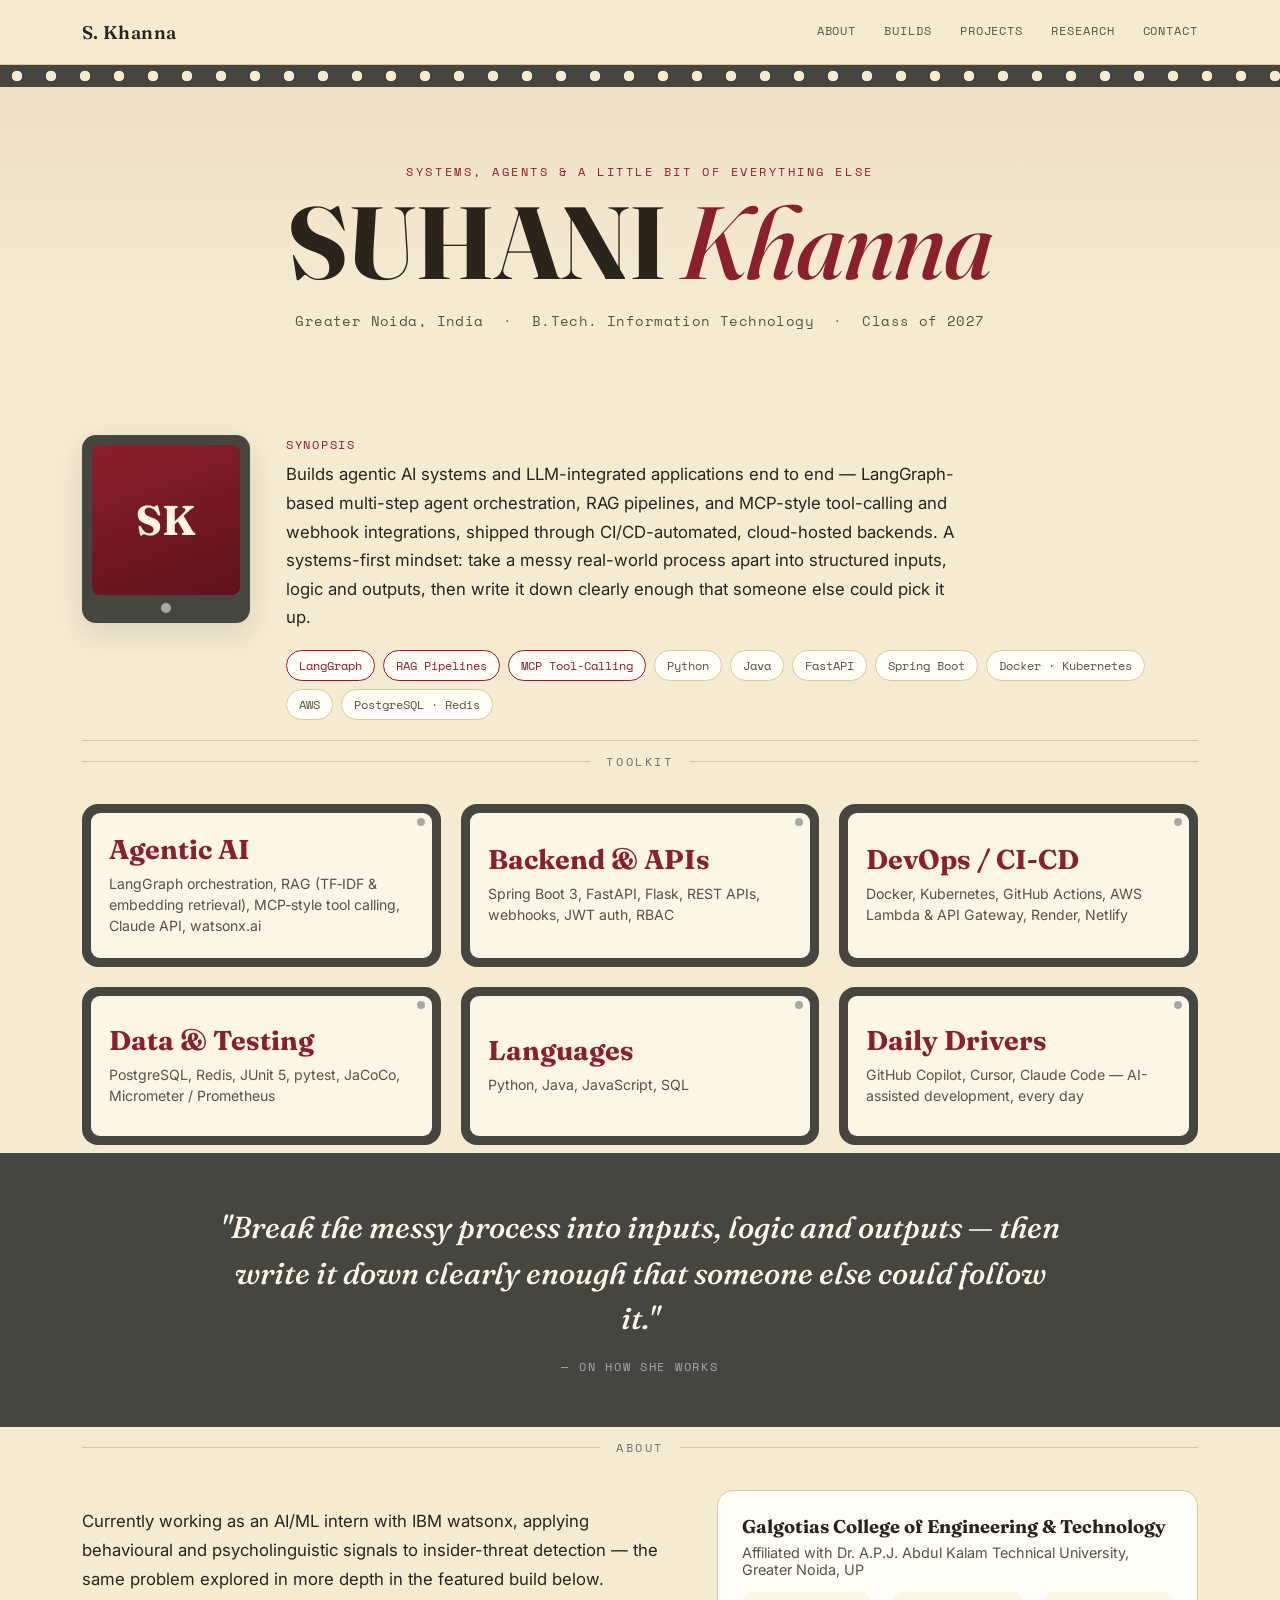
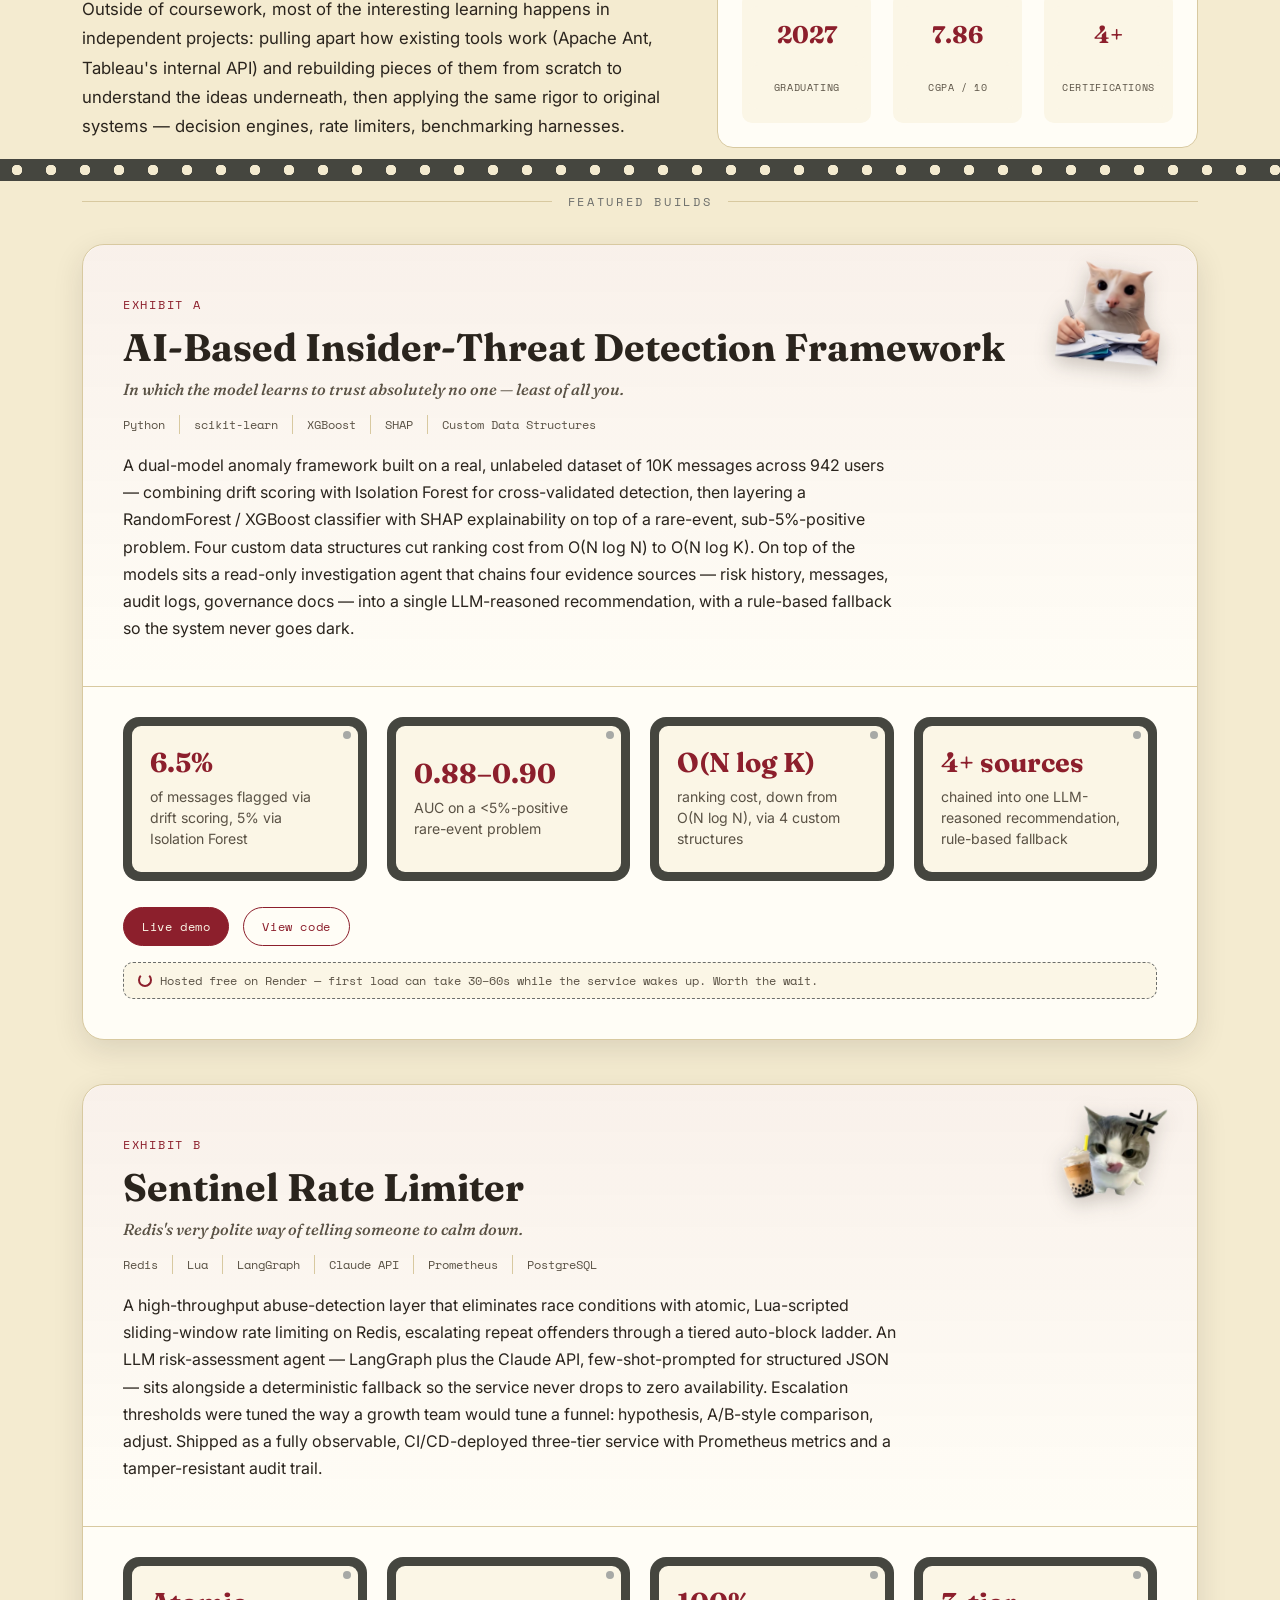
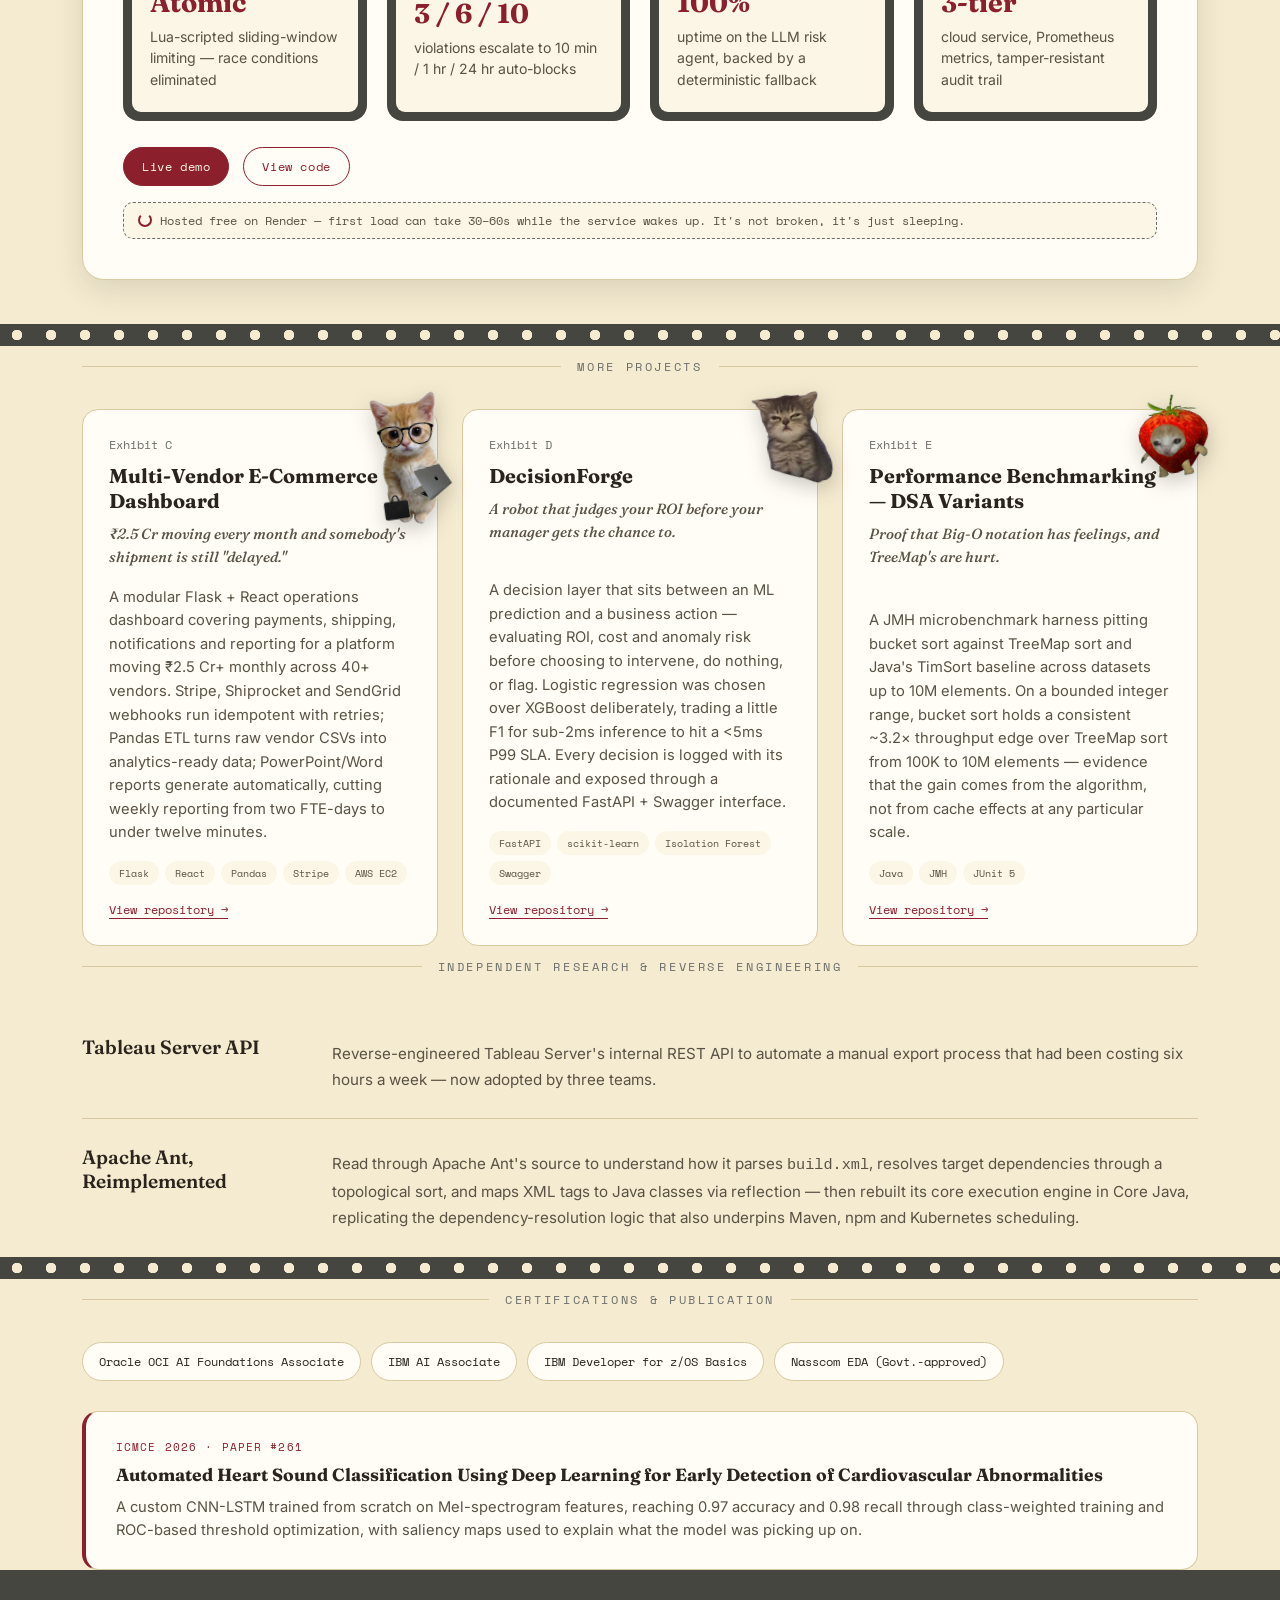
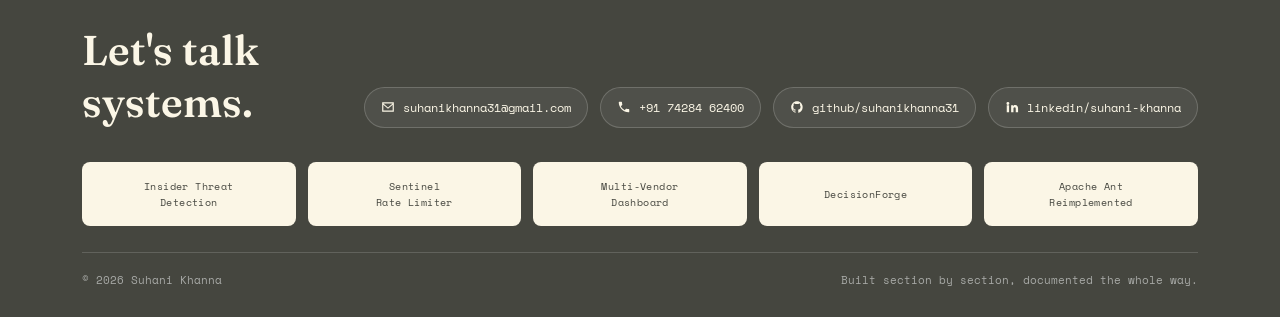
==== index.html @ a0dd05dc "Add files via upload" ====
<!DOCTYPE html>
<html lang="en">
<head>
<meta charset="UTF-8">
<meta name="viewport" content="width=device-width, initial-scale=1.0">
<title>Suhani Khanna — Portfolio</title>
<link rel="preconnect" href="https://fonts.googleapis.com">
<link rel="preconnect" href="https://fonts.gstatic.com" crossorigin>
<link href="https://fonts.googleapis.com/css2?family=Fraunces:ital,opsz,wght@0,9..144,300;0,9..144,500;0,9..144,600;0,9..144,700;1,9..144,500&family=Space+Mono:wght@400;700&family=Inter:wght@400;500;600&display=swap" rel="stylesheet">
<style>
  :root{
    --cream:#F4EBD0;
    --cream-2:#FBF6E6;
    --paper:#FFFDF6;
    --ink:#2A241D;
    --ink-soft:#5A5245;
    --maroon:#8C1F2C;
    --maroon-dark:#5E121C;
    --silver:#A7A9A6;
    --silver-dark:#6C6E6B;
    --silver-darker:#45463F;
    --blush:#E9BFC6;
    --line:#D8C9A0;
    --shadow: 0 10px 30px rgba(42,36,29,0.12);
    --radius: 22px;
  }
  *{box-sizing:border-box;}
  html{scroll-behavior:smooth;}
  body{
    margin:0;
    background:var(--cream);
    color:var(--ink);
    font-family:'Inter',sans-serif;
    -webkit-font-smoothing:antialiased;
  }
  a{color:inherit;}
  .wrap{max-width:1180px;margin:0 auto;padding:0 32px;}

  /* ---------- NAV ---------- */
  nav{
    position:sticky; top:0; z-index:50;
    background:rgba(244,235,208,0.88);
    backdrop-filter:blur(8px);
    border-bottom:1px solid var(--line);
  }
  nav .wrap{display:flex;align-items:center;justify-content:space-between;height:64px;}
  .brand{font-family:'Fraunces',serif;font-weight:600;font-size:1.15rem;letter-spacing:0.02em;}
  .navlinks{display:flex;gap:28px;font-family:'Space Mono',monospace;font-size:0.72rem;letter-spacing:0.08em;text-transform:uppercase;}
  .navlinks a{text-decoration:none;color:var(--ink-soft);border-bottom:1px solid transparent;padding-bottom:3px;transition:.2s;}
  .navlinks a:hover{color:var(--maroon);border-color:var(--maroon);}

  /* ---------- SPROCKET DIVIDER (signature) ---------- */
  .filmstrip{
    height:22px;
    background:
      radial-gradient(circle 5px, var(--cream) 5px, transparent 5.5px) 0 50% / 34px 100%,
      var(--silver-darker);
    background-repeat: repeat-x, no-repeat;
    position:relative;
  }
  .filmstrip::before,.filmstrip::after{
    content:"";position:absolute;top:0;bottom:0;width:100%;
  }

  /* ---------- HERO / POSTER HEADER ---------- */
  .poster-band{
    padding:76px 0 46px;
    text-align:center;
    background:
      linear-gradient(180deg, rgba(140,31,44,0.06), transparent 70%);
  }
  .eyebrow{
    font-family:'Space Mono',monospace;
    font-size:0.72rem;letter-spacing:0.22em;text-transform:uppercase;
    color:var(--maroon);margin:0 0 14px;
  }
  h1.title{
    font-family:'Fraunces',serif;
    font-weight:700;
    font-size:clamp(3.2rem,9vw,6.4rem);
    line-height:0.95;
    margin:0;
    color:var(--ink);
    letter-spacing:-0.01em;
  }
  .title .accent{color:var(--maroon);font-style:italic;font-weight:500;}
  .meta-line{
    margin-top:20px;
    font-family:'Space Mono',monospace;
    font-size:0.85rem;
    color:var(--ink-soft);
    letter-spacing:0.03em;
  }
  .meta-line span{margin:0 10px;color:var(--silver-dark);}

  /* ---------- SYNOPSIS ROW ---------- */
  .synopsis-row{
    display:flex; gap:36px; align-items:flex-start;
    padding:44px 0 20px;
    border-bottom:1px solid var(--line);
  }
  .id-card{
    flex:0 0 168px;
    background:var(--silver-darker);
    border-radius:14px;
    padding:10px;
    box-shadow:var(--shadow);
  }
  .id-card .screen{
    background:var(--maroon);
    background:linear-gradient(160deg,var(--maroon),var(--maroon-dark));
    border-radius:8px;
    height:150px;
    display:flex;align-items:center;justify-content:center;
    color:var(--cream-2);
    font-family:'Fraunces',serif;
    font-weight:700;
    font-size:2.6rem;
  }
  .id-card .dial{
    width:10px;height:10px;border-radius:50%;
    background:var(--silver);
    margin:8px auto 0;
  }
  .synopsis-text{flex:1;}
  .synopsis-text .label{
    font-family:'Space Mono',monospace;font-size:0.72rem;letter-spacing:0.15em;
    text-transform:uppercase;color:var(--maroon);margin-bottom:6px;
  }
  .synopsis-text p{
    font-size:1.05rem;line-height:1.7;color:var(--ink);margin:0 0 18px;
    max-width:62ch;
  }
  .tagrow{display:flex;flex-wrap:wrap;gap:8px;}
  .tag{
    font-family:'Space Mono',monospace;font-size:0.72rem;
    padding:6px 12px;border-radius:100px;
    background:var(--paper);border:1px solid var(--line);
    color:var(--ink-soft);
  }
  .tag.strong{border-color:var(--maroon);color:var(--maroon);}

  /* ---------- GALLERY (viewfinder grid) ---------- */
  section{padding:56px 0;}
  .section-label{
    font-family:'Space Mono',monospace;
    font-size:0.75rem;letter-spacing:0.22em;text-transform:uppercase;
    color:var(--silver-dark);
    text-align:center;margin-bottom:34px;
    display:flex;align-items:center;gap:16px;
  }
  .section-label::before,.section-label::after{
    content:"";flex:1;height:1px;background:var(--line);
  }
  .gallery{
    display:grid;
    grid-template-columns:repeat(3,1fr);
    gap:20px;
  }
  .viewfinder{
    background:var(--silver-darker);
    border-radius:16px;
    padding:9px;
    position:relative;
  }
  .viewfinder .dot{
    position:absolute;top:14px;right:16px;
    width:8px;height:8px;border-radius:50%;background:var(--silver);
  }
  .viewfinder .screen{
    background:var(--cream-2);
    border-radius:9px;
    padding:22px 18px;
    height:100%;
    min-height:140px;
    display:flex;flex-direction:column;justify-content:center;
  }
  .viewfinder .stat{
    font-family:'Fraunces',serif;font-weight:700;font-size:1.7rem;
    color:var(--maroon);line-height:1.1;margin-bottom:8px;
  }
  .viewfinder .cap{
    font-size:0.88rem;color:var(--ink-soft);line-height:1.5;
  }

  /* ---------- QUOTE BANNER ---------- */
  .quote-band{
    background:var(--silver-darker);
    color:var(--cream-2);
    padding:52px 0;
    text-align:center;
    margin:8px 0;
  }
  .quote-band p{
    font-family:'Fraunces',serif;
    font-style:italic;font-weight:500;
    font-size:clamp(1.3rem,2.6vw,1.9rem);
    max-width:840px;margin:0 auto;line-height:1.5;
  }
  .quote-band .by{
    margin-top:16px;font-family:'Space Mono',monospace;
    font-size:0.72rem;letter-spacing:0.15em;text-transform:uppercase;
    color:var(--silver);
  }

  /* ---------- ABOUT ---------- */
  .about-grid{
    display:grid;grid-template-columns:1.1fr 0.9fr;gap:48px;align-items:start;
  }
  .about-grid p{font-size:1.05rem;line-height:1.75;color:var(--ink);}
  .edu-box{
    background:var(--paper);border:1px solid var(--line);border-radius:16px;padding:24px;
  }
  .edu-box h4{
    font-family:'Fraunces',serif;font-size:1.15rem;margin:0 0 6px;
  }
  .edu-box .sub{font-size:0.9rem;color:var(--ink-soft);margin-bottom:14px;}
  .stat-row{display:flex;gap:22px;}
  .stat-row div{flex:1;text-align:center;background:var(--cream-2);border-radius:10px;padding:14px 6px;}
  .stat-row .num{font-family:'Fraunces',serif;font-weight:700;color:var(--maroon);font-size:1.5rem;}
  .stat-row .lbl{font-family:'Space Mono',monospace;font-size:0.65rem;letter-spacing:0.06em;color:var(--ink-soft);text-transform:uppercase;margin-top:2px;}

  /* ---------- FEATURED PROJECT POSTERS ---------- */
  .poster{
    background:var(--paper);
    border-radius:var(--radius);
    border:1px solid var(--line);
    overflow:visible;
    margin-bottom:44px;
    box-shadow:var(--shadow);
    position:relative;
  }
  .poster-head{
    padding:40px 40px 28px;
    background:linear-gradient(180deg, rgba(140,31,44,0.055), transparent);
    border-bottom:1px solid var(--line);
    border-radius:var(--radius) var(--radius) 0 0;
    position:relative;
    overflow:hidden;
  }
  .sticker{
    position:absolute;
    width:86px;
    height:auto;
    filter:drop-shadow(0 6px 10px rgba(42,36,29,0.25));
    z-index:5;
    pointer-events:none;
  }
  .poster .sticker{
    top:18px; right:34px;
    width:104px;
    transform:rotate(6deg);
  }
  .card{ position:relative; overflow:visible; }
  .card .sticker{
    top:-16px; right:-12px;
    width:72px;
    transform:rotate(-8deg);
  }
  .subheading{
    font-family:'Fraunces',serif;
    font-style:italic;
    font-weight:500;
    font-size:1rem;
    color:var(--ink-soft);
    margin:-4px 0 16px;
  }
  .coldstart{
    display:flex;
    align-items:center;
    gap:8px;
    font-family:'Space Mono',monospace;
    font-size:0.74rem;
    color:var(--ink-soft);
    background:var(--cream-2);
    border:1px dashed var(--silver-dark);
    border-radius:10px;
    padding:9px 14px;
    margin-top:16px;
  }
  .coldstart .icon{
    width:14px;height:14px;flex:0 0 14px;
    border:2px solid var(--maroon);border-top-color:transparent;border-radius:50%;
  }
  .poster-head .kicker{
    font-family:'Space Mono',monospace;font-size:0.72rem;letter-spacing:0.15em;
    text-transform:uppercase;color:var(--maroon);margin-bottom:10px;
  }
  .poster-head h3{
    font-family:'Fraunces',serif;font-weight:700;font-size:clamp(1.6rem,3.4vw,2.4rem);
    margin:0 0 12px;
  }
  .poster-head .p-meta{
    font-family:'Space Mono',monospace;font-size:0.78rem;color:var(--ink-soft);
    margin-bottom:18px;
  }
  .poster-head .p-meta span{margin-right:14px;padding-right:14px;border-right:1px solid var(--line);}
  .poster-head .p-meta span:last-child{border-right:none;}
  .poster-head p.desc{max-width:78ch;font-size:1rem;line-height:1.7;color:var(--ink);margin:0 0 16px;}
  .poster-body{padding:30px 40px 40px;}
  .poster .gallery{grid-template-columns:repeat(4,1fr);}
  .poster-links{
    display:flex;gap:14px;margin-top:26px;flex-wrap:wrap;
  }
  .btn{
    font-family:'Space Mono',monospace;font-size:0.75rem;letter-spacing:0.05em;
    padding:10px 18px;border-radius:100px;text-decoration:none;
    border:1px solid var(--maroon);color:var(--maroon);
    transition:.2s;
  }
  .btn:hover{background:var(--maroon);color:var(--cream-2);}
  .btn.filled{background:var(--maroon);color:var(--cream-2);}
  .btn.filled:hover{background:var(--maroon-dark);}

  /* ---------- MORE PROJECTS GRID ---------- */
  .card-grid{
    display:grid;grid-template-columns:repeat(3,1fr);gap:24px;
  }
  .card{
    background:var(--paper);border:1px solid var(--line);border-radius:16px;
    padding:26px;display:flex;flex-direction:column;height:100%;
  }
  .card .num{
    font-family:'Space Mono',monospace;font-size:0.72rem;color:var(--silver-dark);
  }
  .card h4{
    font-family:'Fraunces',serif;font-size:1.25rem;margin:10px 0 10px;
  }
  .card p{font-size:0.92rem;line-height:1.6;color:var(--ink-soft);flex:1;margin:0 0 16px;}
  .card .chip-row{display:flex;flex-wrap:wrap;gap:6px;margin-bottom:16px;}
  .card .chip{
    font-family:'Space Mono',monospace;font-size:0.65rem;
    background:var(--cream-2);border-radius:100px;padding:4px 10px;color:var(--ink-soft);
  }
  .card a.link{
    font-family:'Space Mono',monospace;font-size:0.75rem;color:var(--maroon);
    text-decoration:none;border-bottom:1px solid var(--maroon);align-self:flex-start;
  }

  /* ---------- RESEARCH LIST ---------- */
  .research-list{display:flex;flex-direction:column;gap:0;}
  .research-item{
    display:grid;grid-template-columns:220px 1fr;gap:30px;
    padding:26px 0;border-bottom:1px solid var(--line);
  }
  .research-item:last-child{border-bottom:none;}
  .research-item .r-title{font-family:'Fraunces',serif;font-size:1.2rem;font-weight:600;}
  .research-item p{font-size:0.95rem;line-height:1.7;color:var(--ink-soft);margin:6px 0 0;}

  /* ---------- CERTS ---------- */
  .cert-wrap{display:flex;flex-wrap:wrap;gap:10px;margin-bottom:30px;}
  .cert{
    font-family:'Space Mono',monospace;font-size:0.78rem;
    padding:9px 16px;border-radius:100px;background:var(--paper);
    border:1px solid var(--line);color:var(--ink);
  }
  .pub-box{
    background:var(--paper);border:1px solid var(--line);border-radius:16px;padding:26px 30px;
    border-left:4px solid var(--maroon);
  }
  .pub-box .p-label{font-family:'Space Mono',monospace;font-size:0.7rem;letter-spacing:0.1em;text-transform:uppercase;color:var(--maroon);margin-bottom:8px;}
  .pub-box h4{font-family:'Fraunces',serif;font-size:1.1rem;margin:0 0 8px;line-height:1.4;}
  .pub-box p{font-size:0.92rem;color:var(--ink-soft);line-height:1.6;margin:0;}

  /* ---------- FOOTER STRIP ---------- */
  footer{
    background:var(--silver-darker);color:var(--cream-2);padding:54px 0 30px;
  }
  .footer-top{
    display:flex;justify-content:space-between;align-items:flex-end;flex-wrap:wrap;gap:24px;
    margin-bottom:34px;
  }
  .footer-top h3{
    font-family:'Fraunces',serif;font-size:clamp(1.8rem,4vw,2.6rem);margin:0;font-weight:600;
  }
  .contact-row{display:flex;gap:12px;flex-wrap:wrap;}
  .contact-chip{
    display:flex;align-items:center;gap:8px;
    font-family:'Space Mono',monospace;font-size:0.78rem;
    padding:10px 16px;border-radius:100px;
    background:rgba(255,255,255,0.06);border:1px solid rgba(255,255,255,0.18);
    text-decoration:none;color:var(--cream-2);
    transition:.2s;
  }
  .contact-chip:hover{background:var(--maroon);border-color:var(--maroon);}
  .contact-chip svg{width:14px;height:14px;fill:currentColor;}
  .footer-thumbs{display:flex;gap:12px;margin-bottom:26px;}
  .footer-thumbs .th{
    flex:1;height:64px;border-radius:8px;
    background:var(--cream-2);
    display:flex;align-items:center;justify-content:center;
    font-family:'Space Mono',monospace;font-size:0.65rem;color:var(--silver-darker);
    letter-spacing:0.04em;text-align:center;padding:0 8px;
  }
  .foot-bottom{
    display:flex;justify-content:space-between;flex-wrap:wrap;gap:10px;
    font-family:'Space Mono',monospace;font-size:0.7rem;color:var(--silver);
    border-top:1px solid rgba(255,255,255,0.15);padding-top:18px;
  }

  /* reveal on scroll */
  .reveal{opacity:0;transform:translateY(18px);transition:opacity .7s ease, transform .7s ease;}
  .reveal.in{opacity:1;transform:translateY(0);}

  @media (max-width:860px){
    .synopsis-row{flex-direction:column;}
    .id-card{flex:0 0 auto;width:140px;}
    .gallery{grid-template-columns:repeat(2,1fr);}
    .poster .gallery{grid-template-columns:repeat(2,1fr);}
    .about-grid{grid-template-columns:1fr;}
    .card-grid{grid-template-columns:1fr;}
    .research-item{grid-template-columns:1fr;gap:6px;}
    .navlinks{display:none;}
  }
</style>
</head>
<body>

<nav>
  <div class="wrap">
    <div class="brand">S. Khanna</div>
    <div class="navlinks">
      <a href="#about">About</a>
      <a href="#featured">Builds</a>
      <a href="#more">Projects</a>
      <a href="#research">Research</a>
      <a href="#contact">Contact</a>
    </div>
  </div>
</nav>

<div class="filmstrip"></div>

<!-- HERO / POSTER -->
<header class="poster-band">
  <div class="wrap">
    <p class="eyebrow">Systems, Agents &amp; a Little Bit of Everything Else</p>
    <h1 class="title">SUHANI <span class="accent">Khanna</span></h1>
    <p class="meta-line">Greater Noida, India <span>·</span> B.Tech. Information Technology <span>·</span> Class of 2027</p>
  </div>
</header>

<div class="wrap">
  <div class="synopsis-row reveal">
    <div class="id-card">
      <div class="screen">SK</div>
      <div class="dial"></div>
    </div>
    <div class="synopsis-text">
      <p class="label">Synopsis</p>
      <p>Builds agentic AI systems and LLM-integrated applications end to end — LangGraph-based multi-step agent orchestration, RAG pipelines, and MCP-style tool-calling and webhook integrations, shipped through CI/CD-automated, cloud-hosted backends. A systems-first mindset: take a messy real-world process apart into structured inputs, logic and outputs, then write it down clearly enough that someone else could pick it up.</p>
      <div class="tagrow">
        <span class="tag strong">LangGraph</span>
        <span class="tag strong">RAG Pipelines</span>
        <span class="tag strong">MCP Tool-Calling</span>
        <span class="tag">Python</span>
        <span class="tag">Java</span>
        <span class="tag">FastAPI</span>
        <span class="tag">Spring Boot</span>
        <span class="tag">Docker · Kubernetes</span>
        <span class="tag">AWS</span>
        <span class="tag">PostgreSQL · Redis</span>
      </div>
    </div>
  </div>
</div>

<!-- SKILL GALLERY -->
<section class="wrap">
  <p class="section-label">Toolkit</p>
  <div class="gallery reveal">
    <div class="viewfinder"><span class="dot"></span><div class="screen">
      <div class="stat">Agentic AI</div>
      <div class="cap">LangGraph orchestration, RAG (TF‑IDF &amp; embedding retrieval), MCP-style tool calling, Claude API, watsonx.ai</div>
    </div></div>
    <div class="viewfinder"><span class="dot"></span><div class="screen">
      <div class="stat">Backend &amp; APIs</div>
      <div class="cap">Spring Boot 3, FastAPI, Flask, REST APIs, webhooks, JWT auth, RBAC</div>
    </div></div>
    <div class="viewfinder"><span class="dot"></span><div class="screen">
      <div class="stat">DevOps / CI-CD</div>
      <div class="cap">Docker, Kubernetes, GitHub Actions, AWS Lambda &amp; API Gateway, Render, Netlify</div>
    </div></div>
    <div class="viewfinder"><span class="dot"></span><div class="screen">
      <div class="stat">Data &amp; Testing</div>
      <div class="cap">PostgreSQL, Redis, JUnit 5, pytest, JaCoCo, Micrometer / Prometheus</div>
    </div></div>
    <div class="viewfinder"><span class="dot"></span><div class="screen">
      <div class="stat">Languages</div>
      <div class="cap">Python, Java, JavaScript, SQL</div>
    </div></div>
    <div class="viewfinder"><span class="dot"></span><div class="screen">
      <div class="stat">Daily Drivers</div>
      <div class="cap">GitHub Copilot, Cursor, Claude Code — AI-assisted development, every day</div>
    </div></div>
  </div>
</section>

<div class="quote-band reveal">
  <p>"Break the messy process into inputs, logic and outputs — then write it down clearly enough that someone else could follow it."</p>
  <div class="by">— on how she works</div>
</div>

<!-- ABOUT -->
<section id="about" class="wrap">
  <p class="section-label">About</p>
  <div class="about-grid reveal">
    <p>Currently working as an AI/ML intern with IBM watsonx, applying behavioural and psycholinguistic signals to insider-threat detection — the same problem explored in more depth in the featured build below. Outside of coursework, most of the interesting learning happens in independent projects: pulling apart how existing tools work (Apache Ant, Tableau's internal API) and rebuilding pieces of them from scratch to understand the ideas underneath, then applying the same rigor to original systems — decision engines, rate limiters, benchmarking harnesses.</p>
    <div class="edu-box">
      <h4>Galgotias College of Engineering &amp; Technology</h4>
      <div class="sub">Affiliated with Dr. A.P.J. Abdul Kalam Technical University, Greater Noida, UP</div>
      <div class="stat-row">
        <div><div class="num">2027</div><div class="lbl">Graduating</div></div>
        <div><div class="num">7.86</div><div class="lbl">CGPA / 10</div></div>
        <div><div class="num">4+</div><div class="lbl">Certifications</div></div>
      </div>
    </div>
  </div>
</section>

<div class="filmstrip"></div>

<!-- FEATURED BUILDS -->
<section id="featured" class="wrap">
  <p class="section-label">Featured Builds</p>

  <div class="poster reveal">
    <div class="poster-head">
      <img class="sticker" src="[data-uri]" alt="">
      <p class="kicker">Exhibit A</p>
      <h3>AI-Based Insider-Threat Detection Framework</h3>
      <p class="subheading">In which the model learns to trust absolutely no one — least of all you.</p>
      <div class="p-meta">
        <span>Python</span><span>scikit-learn</span><span>XGBoost</span><span>SHAP</span><span>Custom Data Structures</span>
      </div>
      <p class="desc">A dual-model anomaly framework built on a real, unlabeled dataset of 10K messages across 942 users — combining drift scoring with Isolation Forest for cross-validated detection, then layering a RandomForest / XGBoost classifier with SHAP explainability on top of a rare-event, sub-5%-positive problem. Four custom data structures cut ranking cost from O(N log N) to O(N log K). On top of the models sits a read-only investigation agent that chains four evidence sources — risk history, messages, audit logs, governance docs — into a single LLM-reasoned recommendation, with a rule-based fallback so the system never goes dark.</p>
    </div>
    <div class="poster-body">
      <div class="gallery">
        <div class="viewfinder"><span class="dot"></span><div class="screen">
          <div class="stat">6.5%</div><div class="cap">of messages flagged via drift scoring, 5% via Isolation Forest</div>
        </div></div>
        <div class="viewfinder"><span class="dot"></span><div class="screen">
          <div class="stat">0.88–0.90</div><div class="cap">AUC on a &lt;5%-positive rare-event problem</div>
        </div></div>
        <div class="viewfinder"><span class="dot"></span><div class="screen">
          <div class="stat">O(N log K)</div><div class="cap">ranking cost, down from O(N log N), via 4 custom structures</div>
        </div></div>
        <div class="viewfinder"><span class="dot"></span><div class="screen">
          <div class="stat">4+ sources</div><div class="cap">chained into one LLM-reasoned recommendation, rule-based fallback</div>
        </div></div>
      </div>
      <div class="poster-links">
        <a class="btn filled" href="https://suhani-pbel-3-0.onrender.com" target="_blank" rel="noopener">Live demo</a>
        <a class="btn" href="https://github.com/suhanikhanna31/Suhani_PBEL_3.0" target="_blank" rel="noopener">View code</a>
      </div>
      <div class="coldstart"><span class="icon"></span>Hosted free on Render — first load can take 30–60s while the service wakes up. Worth the wait.</div>
    </div>
  </div>

  <div class="poster reveal">
    <div class="poster-head">
      <img class="sticker" src="[data-uri]" alt="">
      <p class="kicker">Exhibit B</p>
      <h3>Sentinel Rate Limiter</h3>
      <p class="subheading">Redis's very polite way of telling someone to calm down.</p>
      <div class="p-meta">
        <span>Redis</span><span>Lua</span><span>LangGraph</span><span>Claude API</span><span>Prometheus</span><span>PostgreSQL</span>
      </div>
      <p class="desc">A high-throughput abuse-detection layer that eliminates race conditions with atomic, Lua-scripted sliding-window rate limiting on Redis, escalating repeat offenders through a tiered auto-block ladder. An LLM risk-assessment agent — LangGraph plus the Claude API, few-shot-prompted for structured JSON — sits alongside a deterministic fallback so the service never drops to zero availability. Escalation thresholds were tuned the way a growth team would tune a funnel: hypothesis, A/B-style comparison, adjust. Shipped as a fully observable, CI/CD-deployed three-tier service with Prometheus metrics and a tamper-resistant audit trail.</p>
    </div>
    <div class="poster-body">
      <div class="gallery">
        <div class="viewfinder"><span class="dot"></span><div class="screen">
          <div class="stat">Atomic</div><div class="cap">Lua-scripted sliding-window limiting — race conditions eliminated</div>
        </div></div>
        <div class="viewfinder"><span class="dot"></span><div class="screen">
          <div class="stat">3 / 6 / 10</div><div class="cap">violations escalate to 10 min / 1 hr / 24 hr auto-blocks</div>
        </div></div>
        <div class="viewfinder"><span class="dot"></span><div class="screen">
          <div class="stat">100%</div><div class="cap">uptime on the LLM risk agent, backed by a deterministic fallback</div>
        </div></div>
        <div class="viewfinder"><span class="dot"></span><div class="screen">
          <div class="stat">3-tier</div><div class="cap">cloud service, Prometheus metrics, tamper-resistant audit trail</div>
        </div></div>
      </div>
      <div class="poster-links">
        <a class="btn filled" href="https://sentinel-rate.onrender.com" target="_blank" rel="noopener">Live demo</a>
        <a class="btn" href="https://github.com/suhanikhanna31/sentinel-rate" target="_blank" rel="noopener">View code</a>
      </div>
      <div class="coldstart"><span class="icon"></span>Hosted free on Render — first load can take 30–60s while the service wakes up. It's not broken, it's just sleeping.</div>
    </div>
  </div>
</section>

<div class="filmstrip"></div>

<!-- MORE PROJECTS -->
<section id="more" class="wrap">
  <p class="section-label">More Projects</p>
  <div class="card-grid reveal">
    <div class="card">
      <img class="sticker" src="[data-uri]" alt="">
      <span class="num">Exhibit C</span>
      <h4>Multi-Vendor E‑Commerce Dashboard</h4>
      <p class="subheading">₹2.5 Cr moving every month and somebody's shipment is still "delayed."</p>
      <p>A modular Flask + React operations dashboard covering payments, shipping, notifications and reporting for a platform moving ₹2.5 Cr+ monthly across 40+ vendors. Stripe, Shiprocket and SendGrid webhooks run idempotent with retries; Pandas ETL turns raw vendor CSVs into analytics-ready data; PowerPoint/Word reports generate automatically, cutting weekly reporting from two FTE-days to under twelve minutes.</p>
      <div class="chip-row">
        <span class="chip">Flask</span><span class="chip">React</span><span class="chip">Pandas</span><span class="chip">Stripe</span><span class="chip">AWS EC2</span>
      </div>
      <a class="link" href="https://github.com/suhanikhanna31/multi-vendor-e-commerce" target="_blank" rel="noopener">View repository →</a>
    </div>
    <div class="card">
      <img class="sticker" src="[data-uri]" alt="">
      <span class="num">Exhibit D</span>
      <h4>DecisionForge</h4>
      <p class="subheading">A robot that judges your ROI before your manager gets the chance to.</p>
      <p>A decision layer that sits between an ML prediction and a business action — evaluating ROI, cost and anomaly risk before choosing to intervene, do nothing, or flag. Logistic regression was chosen over XGBoost deliberately, trading a little F1 for sub-2ms inference to hit a &lt;5ms P99 SLA. Every decision is logged with its rationale and exposed through a documented FastAPI + Swagger interface.</p>
      <div class="chip-row">
        <span class="chip">FastAPI</span><span class="chip">scikit-learn</span><span class="chip">Isolation Forest</span><span class="chip">Swagger</span>
      </div>
      <a class="link" href="https://github.com/suhanikhanna31/decision-forge" target="_blank" rel="noopener">View repository →</a>
    </div>
    <div class="card">
      <img class="sticker" src="[data-uri]" alt="">
      <span class="num">Exhibit E</span>
      <h4>Performance Benchmarking — DSA Variants</h4>
      <p class="subheading">Proof that Big-O notation has feelings, and TreeMap's are hurt.</p>
      <p>A JMH microbenchmark harness pitting bucket sort against TreeMap sort and Java's TimSort baseline across datasets up to 10M elements. On a bounded integer range, bucket sort holds a consistent ~3.2× throughput edge over TreeMap sort from 100K to 10M elements — evidence that the gain comes from the algorithm, not from cache effects at any particular scale.</p>
      <div class="chip-row">
        <span class="chip">Java</span><span class="chip">JMH</span><span class="chip">JUnit 5</span>
      </div>
      <a class="link" href="https://github.com/suhanikhanna31/performance-benchmarking" target="_blank" rel="noopener">View repository →</a>
    </div>
  </div>
</section>

<!-- RESEARCH -->
<section id="research" class="wrap">
  <p class="section-label">Independent Research &amp; Reverse Engineering</p>
  <div class="research-list reveal">
    <div class="research-item">
      <div class="r-title">Tableau Server API</div>
      <p>Reverse-engineered Tableau Server's internal REST API to automate a manual export process that had been costing six hours a week — now adopted by three teams.</p>
    </div>
    <div class="research-item">
      <div class="r-title">Apache Ant, Reimplemented</div>
      <p>Read through Apache Ant's source to understand how it parses <code>build.xml</code>, resolves target dependencies through a topological sort, and maps XML tags to Java classes via reflection — then rebuilt its core execution engine in Core Java, replicating the dependency-resolution logic that also underpins Maven, npm and Kubernetes scheduling.</p>
    </div>
  </div>
</section>

<div class="filmstrip"></div>

<!-- CERTS & PUBLICATION -->
<section class="wrap">
  <p class="section-label">Certifications &amp; Publication</p>
  <div class="cert-wrap reveal">
    <span class="cert">Oracle OCI AI Foundations Associate</span>
    <span class="cert">IBM AI Associate</span>
    <span class="cert">IBM Developer for z/OS Basics</span>
    <span class="cert">Nasscom EDA (Govt.-approved)</span>
  </div>
  <div class="pub-box reveal">
    <div class="p-label">ICMCE 2026 · Paper #261</div>
    <h4>Automated Heart Sound Classification Using Deep Learning for Early Detection of Cardiovascular Abnormalities</h4>
    <p>A custom CNN-LSTM trained from scratch on Mel-spectrogram features, reaching 0.97 accuracy and 0.98 recall through class-weighted training and ROC-based threshold optimization, with saliency maps used to explain what the model was picking up on.</p>
  </div>
</section>

<!-- FOOTER -->
<footer id="contact">
  <div class="wrap">
    <div class="footer-top">
      <h3>Let's talk<br>systems.</h3>
      <div class="contact-row">
        <a class="contact-chip" href="mailto:suhanikhanna31@gmail.com">
          <svg viewBox="0 0 24 24"><path d="M2 4h20v16H2V4zm2 2v.01L12 13l8-6.99V6H4zm16 2.24-7.4 6.47a1 1 0 0 1-1.2 0L4 8.24V18h16V8.24z"/></svg>
          suhanikhanna31@gmail.com
        </a>
        <a class="contact-chip" href="tel:+917428462400">
          <svg viewBox="0 0 24 24"><path d="M6.6 10.8c1.4 2.8 3.8 5.1 6.6 6.6l2.2-2.2c.3-.3.7-.4 1-.2 1.1.4 2.3.6 3.6.6.6 0 1 .4 1 1V20c0 .6-.4 1-1 1-9.4 0-17-7.6-17-17 0-.6.4-1 1-1h3.5c.6 0 1 .4 1 1 0 1.2.2 2.5.6 3.6.1.4 0 .8-.2 1L6.6 10.8z"/></svg>
          +91 74284 62400
        </a>
        <a class="contact-chip" href="https://github.com/suhanikhanna31" target="_blank" rel="noopener">
          <svg viewBox="0 0 24 24"><path d="M12 2C6.5 2 2 6.6 2 12.2c0 4.5 2.9 8.3 6.8 9.6.5.1.7-.2.7-.5v-1.8c-2.8.6-3.4-1.3-3.4-1.3-.4-1.2-1.1-1.5-1.1-1.5-.9-.6.1-.6.1-.6 1 .1 1.5 1.1 1.5 1.1.9 1.5 2.3 1.1 2.9.8.1-.7.4-1.1.6-1.4-2.2-.3-4.6-1.1-4.6-5 0-1.1.4-2 1-2.7-.1-.3-.5-1.4.1-2.9 0 0 .8-.3 2.7 1a9.4 9.4 0 0 1 5 0c1.9-1.3 2.7-1 2.7-1 .5 1.5.2 2.6.1 2.9.6.7 1 1.6 1 2.7 0 3.9-2.3 4.7-4.6 5 .4.3.7 1 .7 2v2.9c0 .3.2.6.7.5 4-1.3 6.8-5.1 6.8-9.6C22 6.6 17.5 2 12 2z"/></svg>
          github/suhanikhanna31
        </a>
        <a class="contact-chip" href="https://linkedin.com/in/suhani-khanna-673936284" target="_blank" rel="noopener">
          <svg viewBox="0 0 24 24"><path d="M4.98 3.5a2.5 2.5 0 1 1 0 5 2.5 2.5 0 0 1 0-5zM3 9h4v12H3V9zm7 0h3.8v1.7h.05c.53-1 1.83-2 3.77-2 4 0 4.8 2.6 4.8 6.1V21h-4v-5.6c0-1.3 0-3-1.8-3s-2.1 1.4-2.1 2.9V21h-4V9z"/></svg>
          linkedin/suhani-khanna
        </a>
      </div>
    </div>

    <div class="footer-thumbs">
      <div class="th">Insider Threat<br>Detection</div>
      <div class="th">Sentinel<br>Rate Limiter</div>
      <div class="th">Multi-Vendor<br>Dashboard</div>
      <div class="th">DecisionForge</div>
      <div class="th">Apache Ant<br>Reimplemented</div>
    </div>

    <div class="foot-bottom">
      <span>© 2026 Suhani Khanna</span>
      <span>Built section by section, documented the whole way.</span>
    </div>
  </div>
</footer>

<script>
  const io = new IntersectionObserver((entries)=>{
    entries.forEach(e=>{ if(e.isIntersecting){ e.target.classList.add('in'); } });
  },{threshold:0.12});
  document.querySelectorAll('.reveal').forEach(el=>io.observe(el));
</script>

</body>
</html>
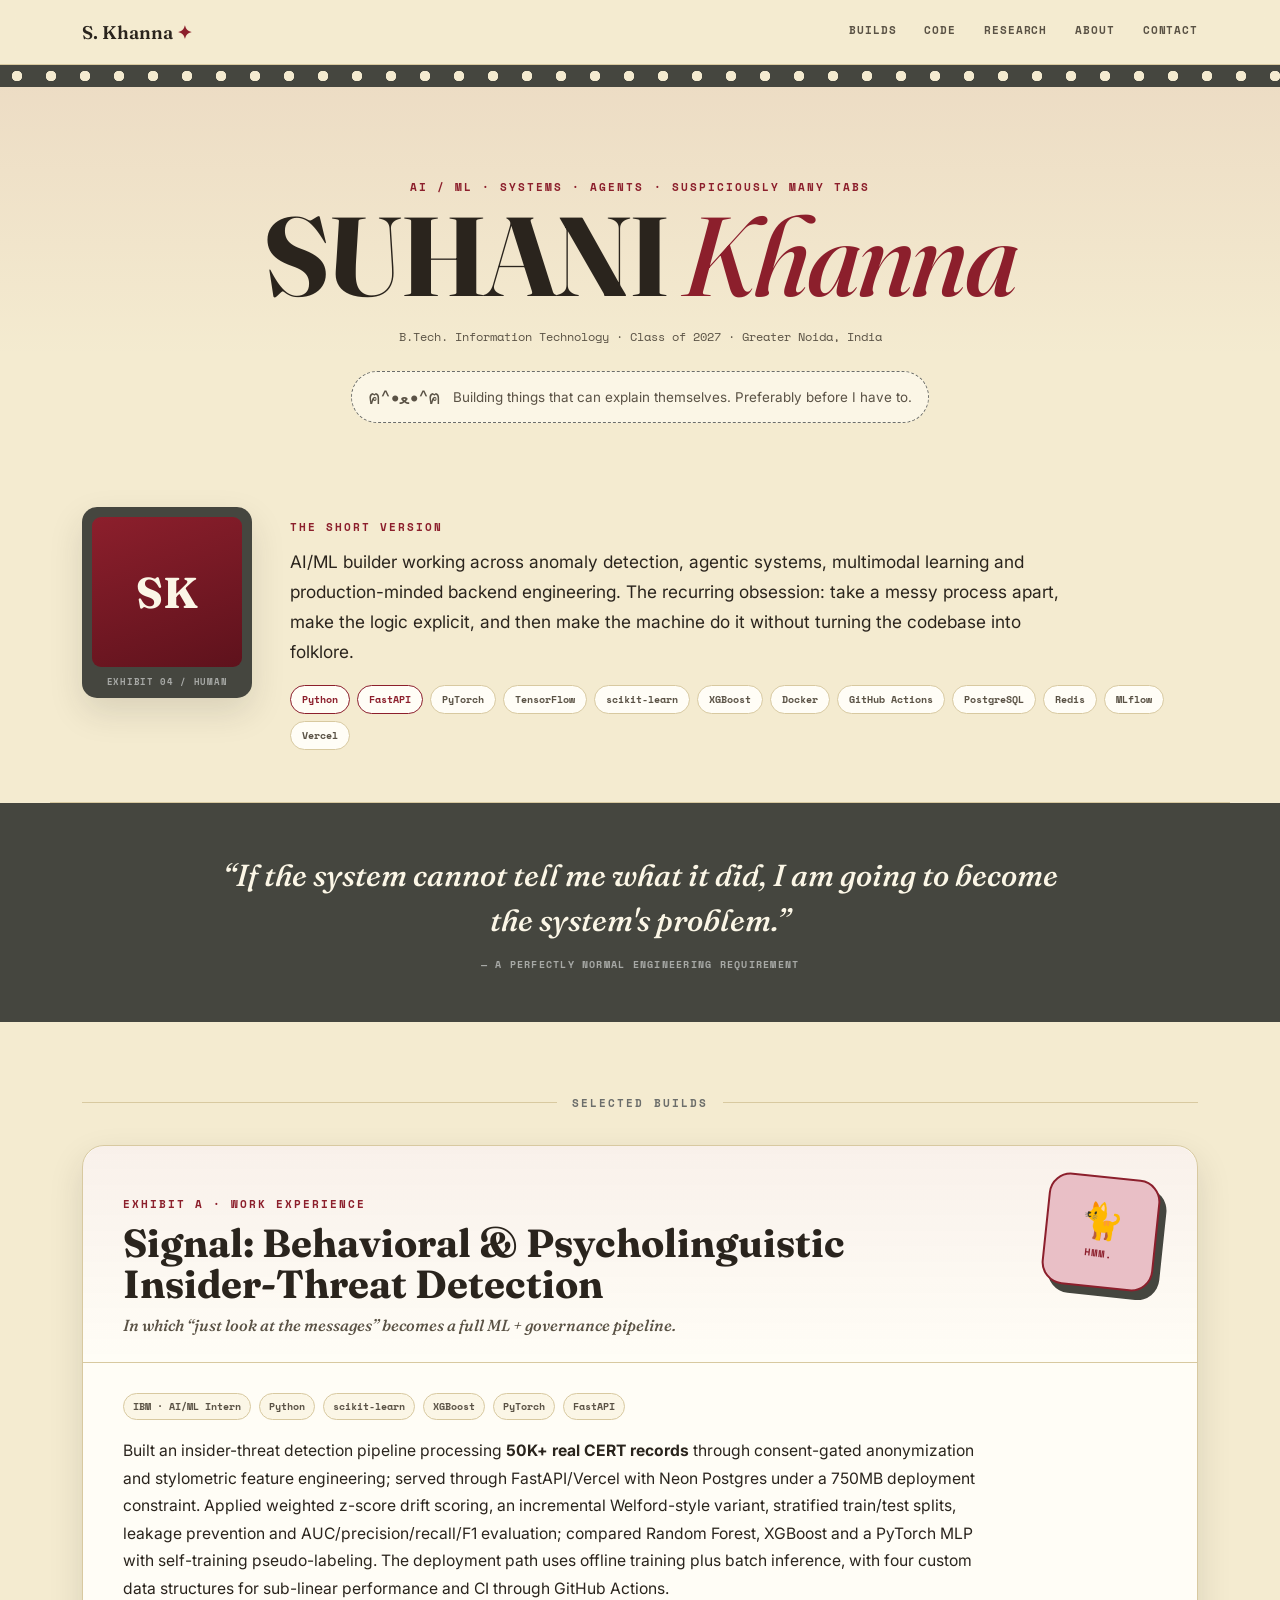
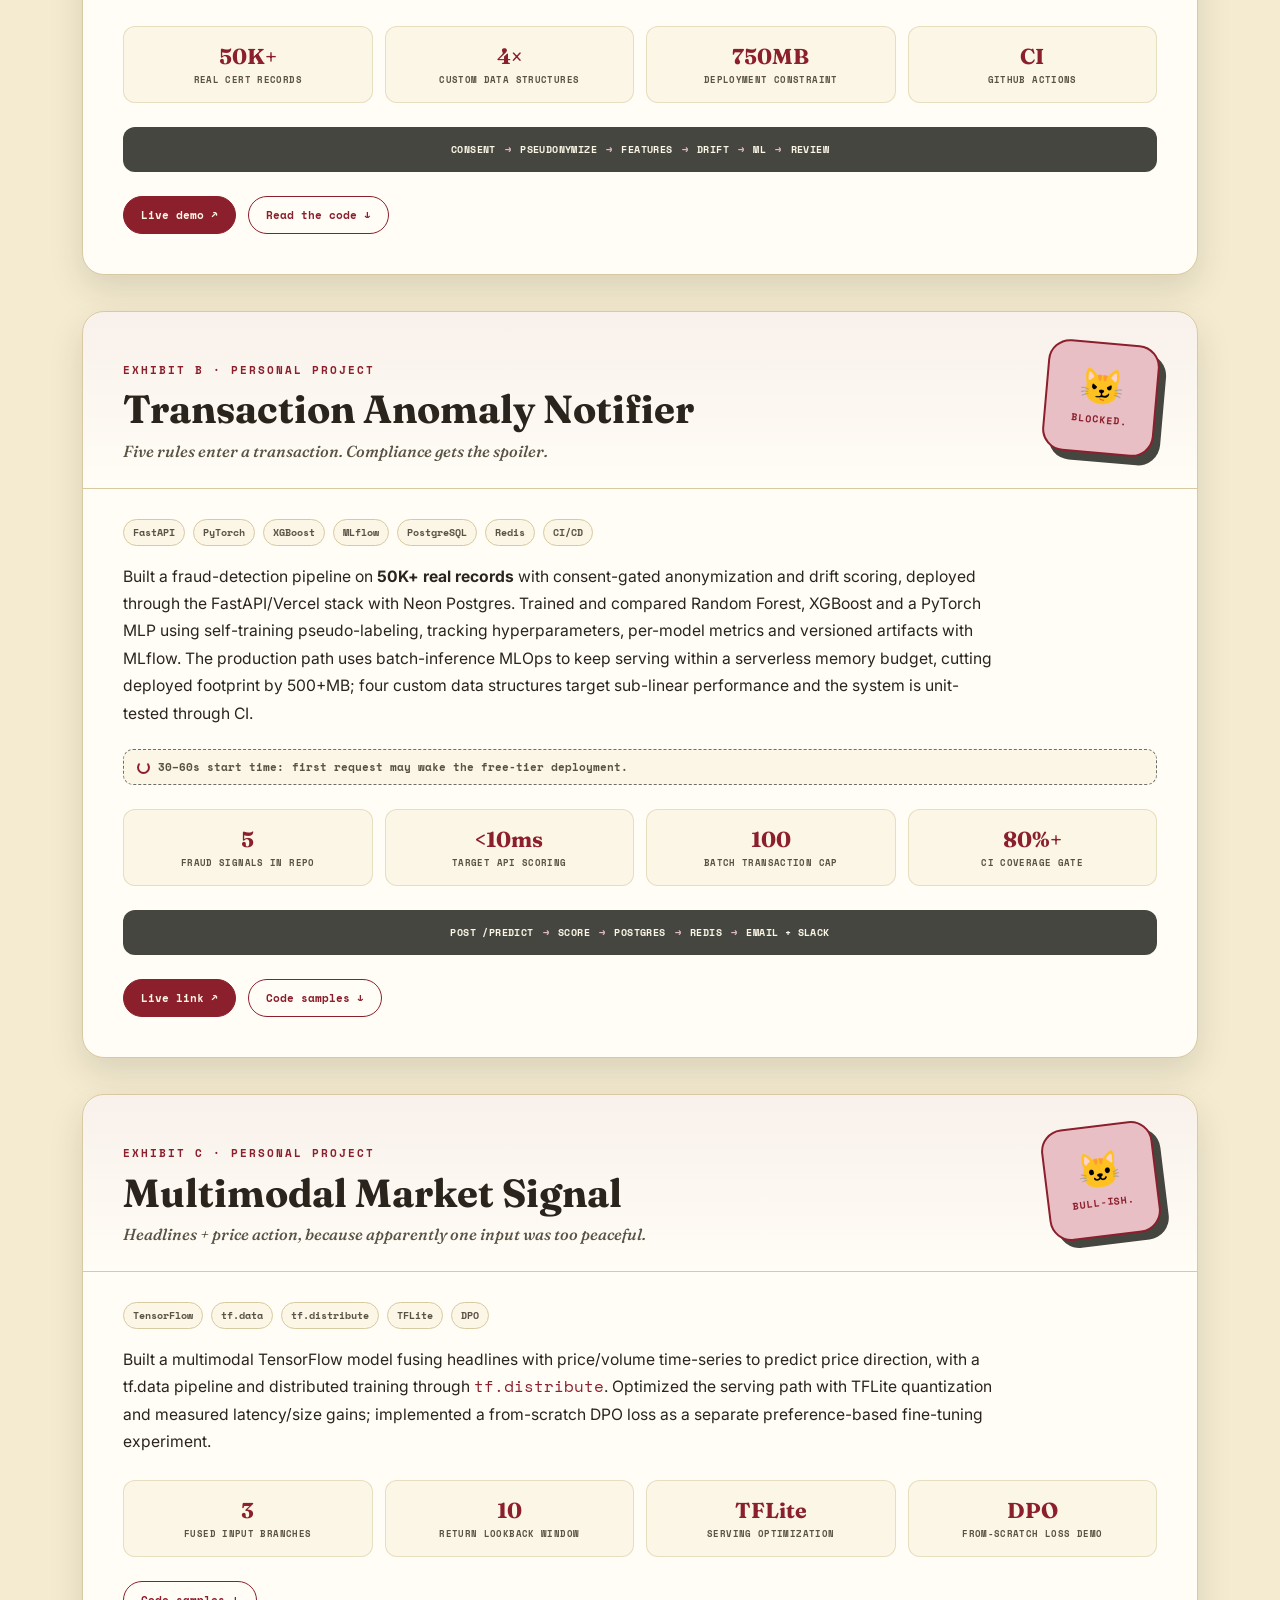
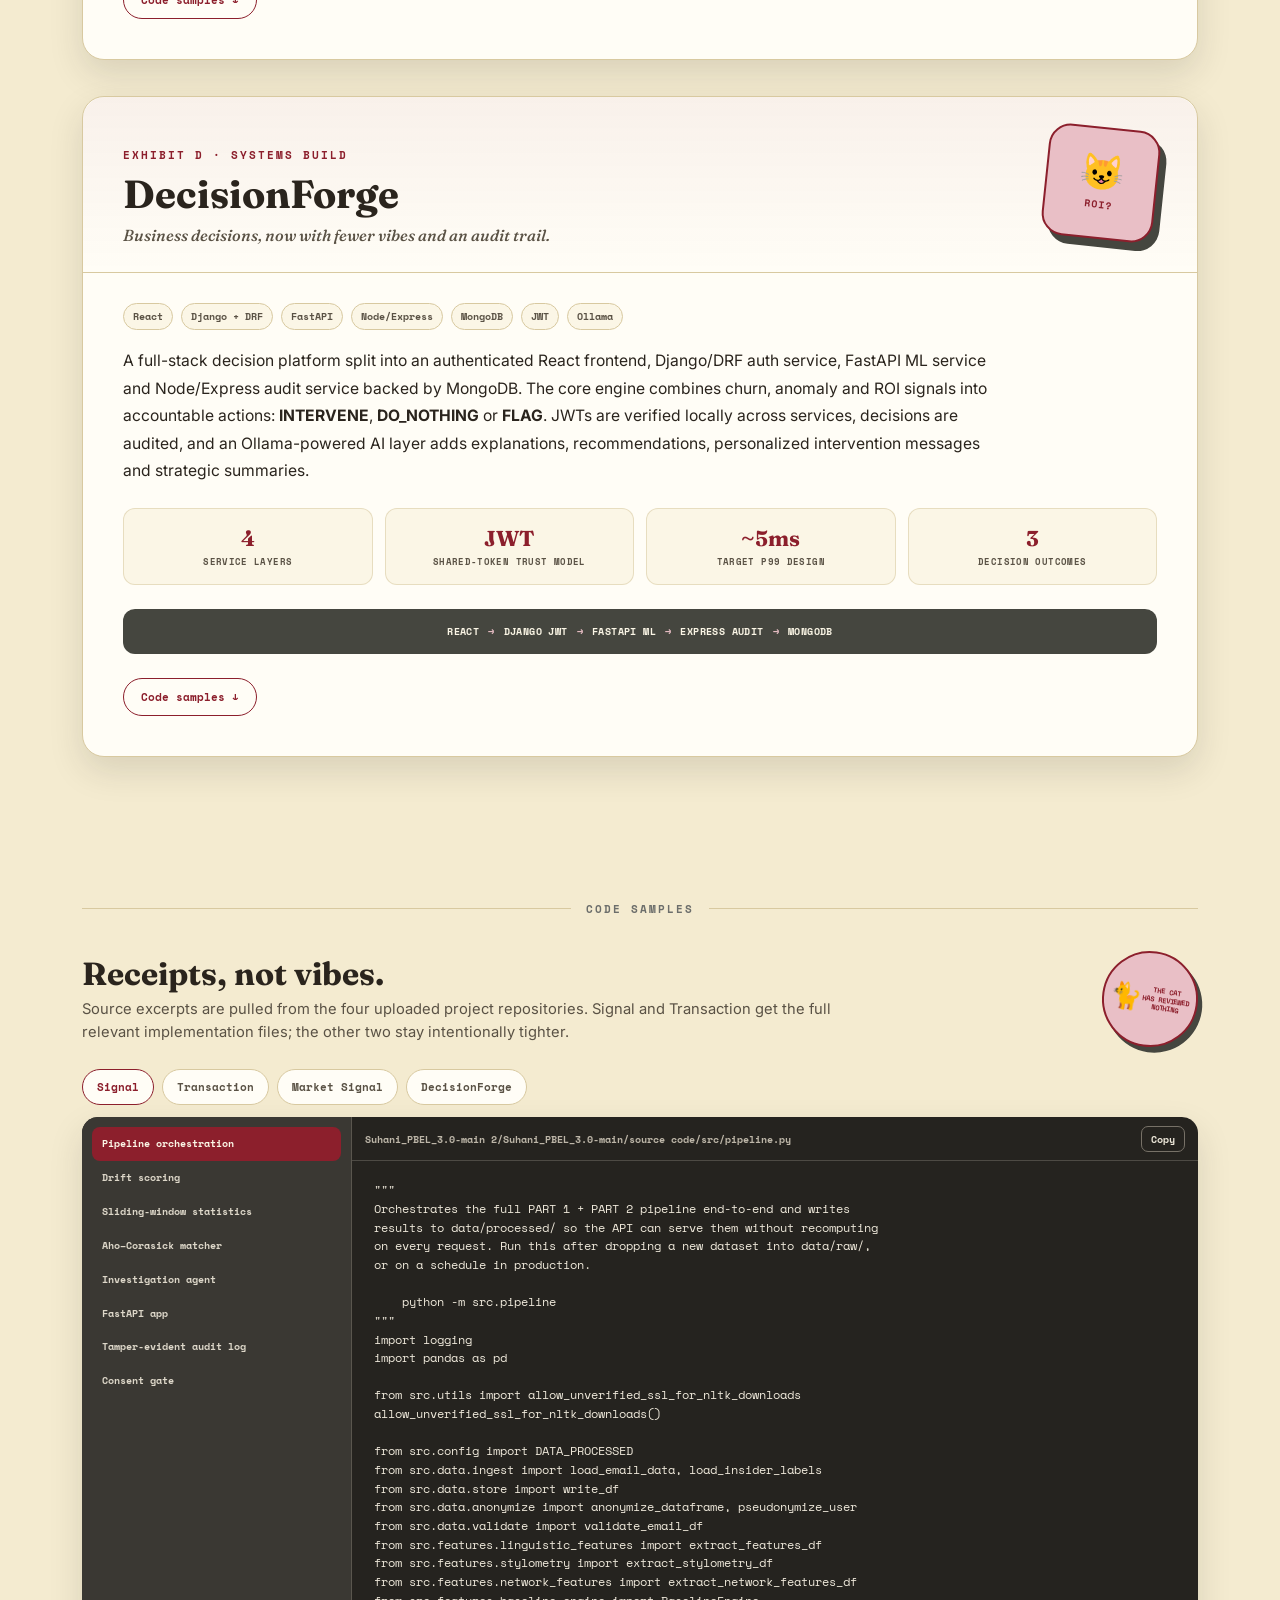
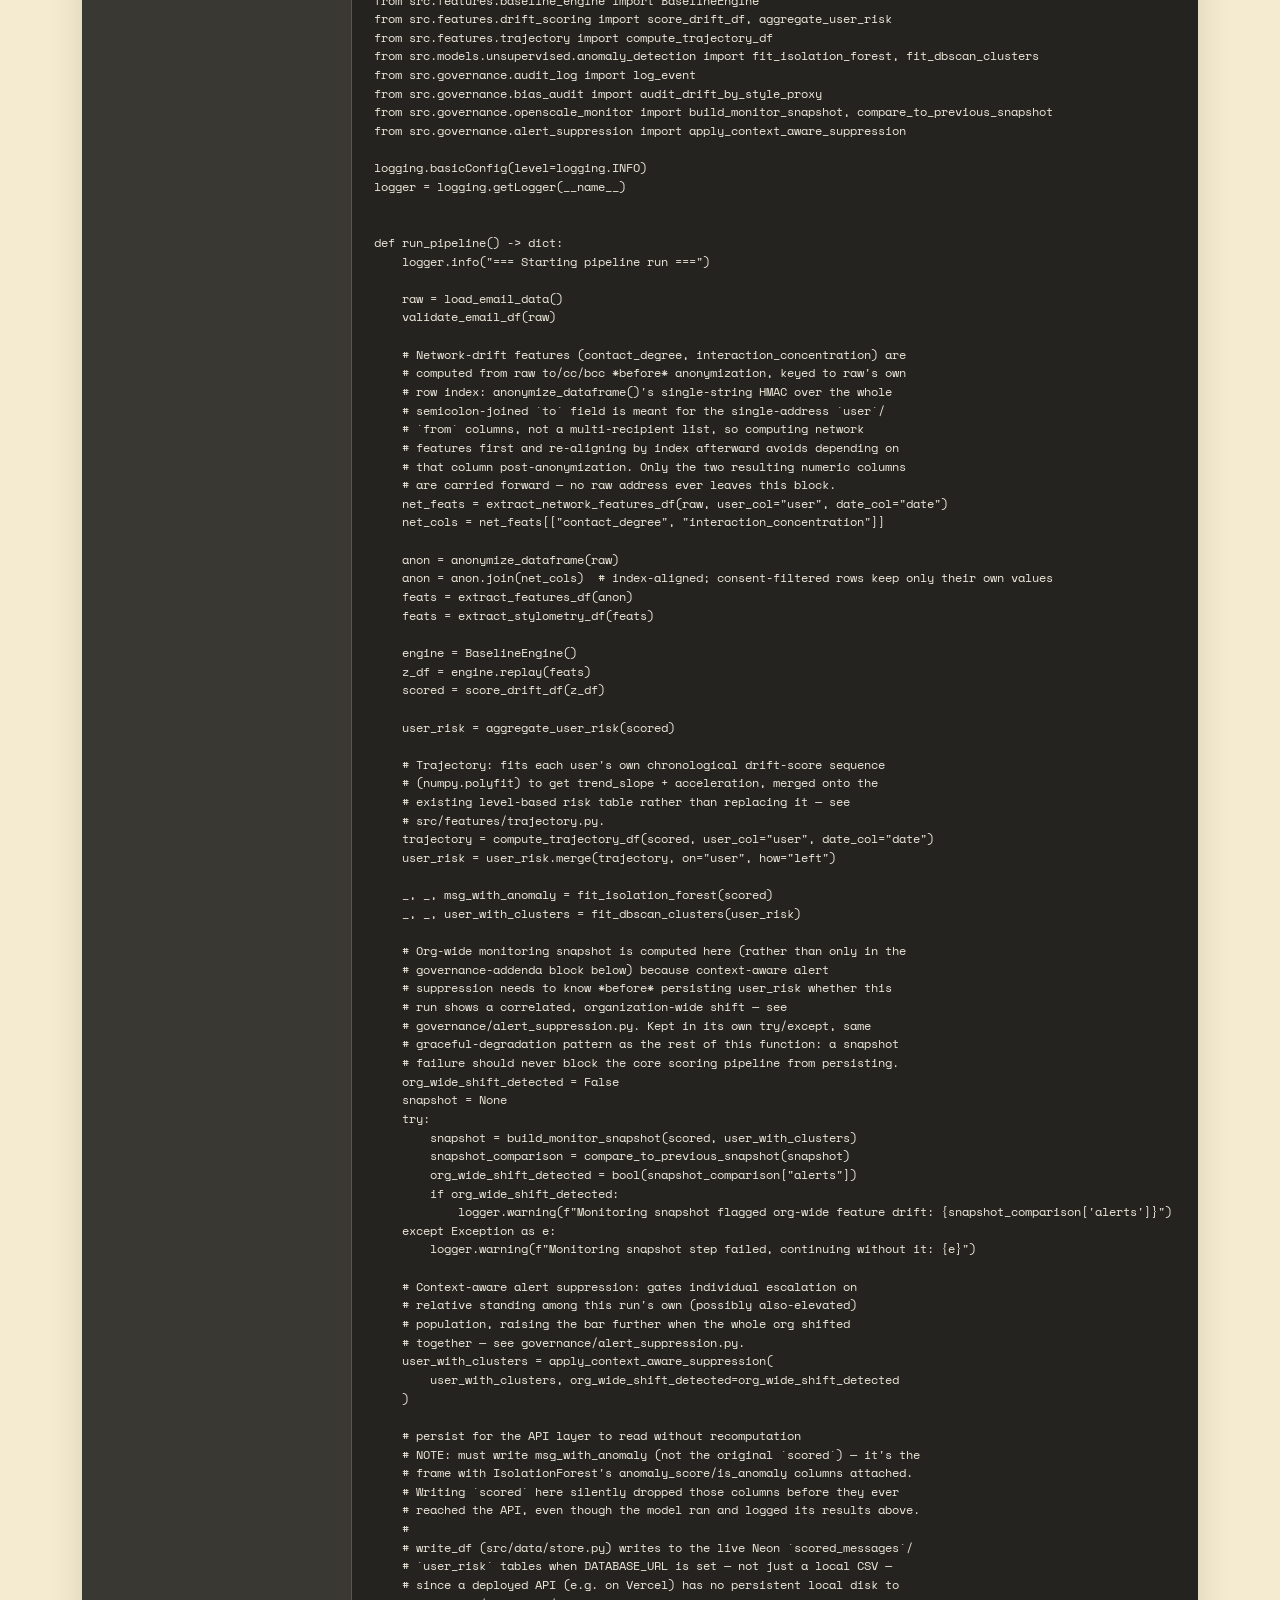
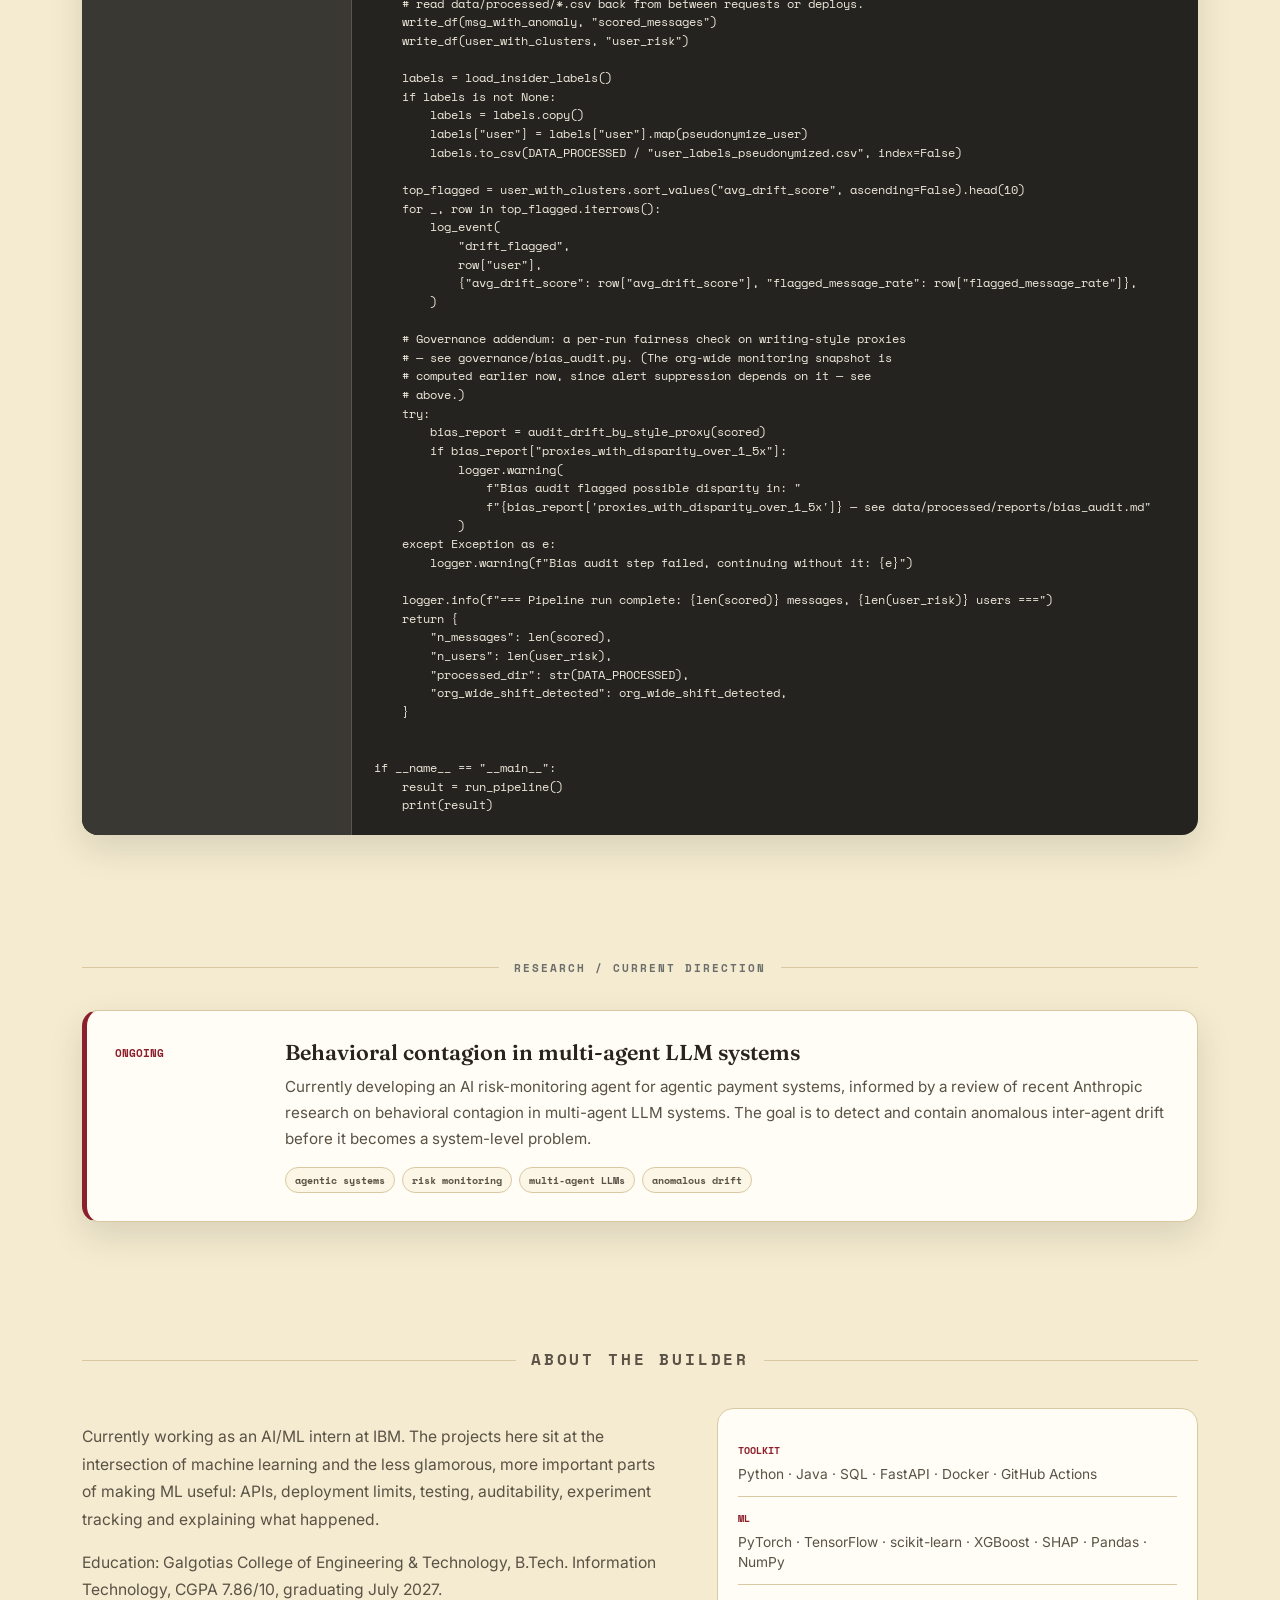
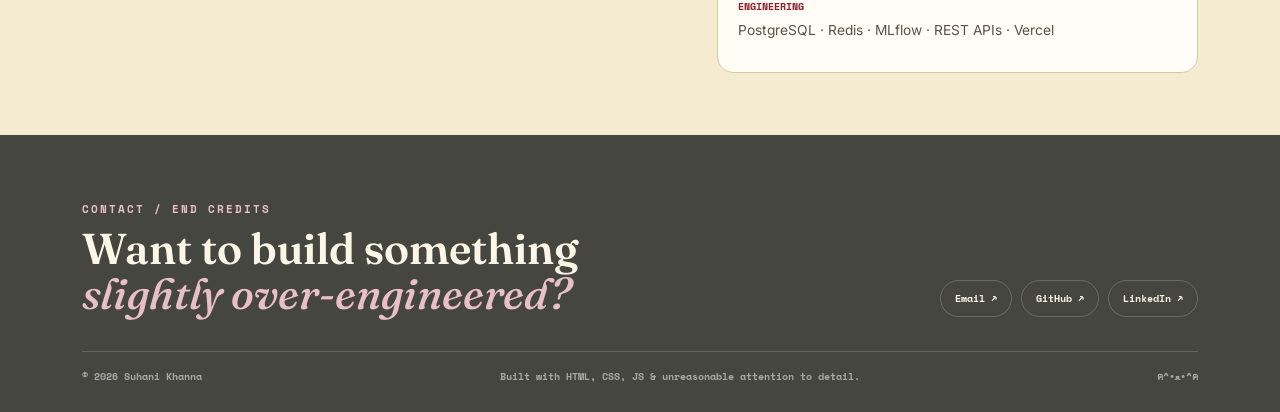
==== commit e4130dc7: "Add files via upload" ====
--- a/index.html
+++ b/index.html
@@ -1,719 +1,286 @@
-<!DOCTYPE html>
+<!doctype html>
 <html lang="en">
 <head>
-<meta charset="UTF-8">
-<meta name="viewport" content="width=device-width, initial-scale=1.0">
-<title>Suhani Khanna — Portfolio</title>
+<meta charset="utf-8">
+<meta name="viewport" content="width=device-width, initial-scale=1">
+<meta name="description" content="Suhani Khanna — selected AI/ML systems, agentic AI builds, research and code samples.">
+<title>Suhani Khanna — Systems, Agents & Receipts</title>
 <link rel="preconnect" href="https://fonts.googleapis.com">
 <link rel="preconnect" href="https://fonts.gstatic.com" crossorigin>
-<link href="https://fonts.googleapis.com/css2?family=Fraunces:ital,opsz,wght@0,9..144,300;0,9..144,500;0,9..144,600;0,9..144,700;1,9..144,500&family=Space+Mono:wght@400;700&family=Inter:wght@400;500;600&display=swap" rel="stylesheet">
-<style>
-  :root{
-    --cream:#F4EBD0;
-    --cream-2:#FBF6E6;
-    --paper:#FFFDF6;
-    --ink:#2A241D;
-    --ink-soft:#5A5245;
-    --maroon:#8C1F2C;
-    --maroon-dark:#5E121C;
-    --silver:#A7A9A6;
-    --silver-dark:#6C6E6B;
-    --silver-darker:#45463F;
-    --blush:#E9BFC6;
-    --line:#D8C9A0;
-    --shadow: 0 10px 30px rgba(42,36,29,0.12);
-    --radius: 22px;
-  }
-  *{box-sizing:border-box;}
-  html{scroll-behavior:smooth;}
-  body{
-    margin:0;
-    background:var(--cream);
-    color:var(--ink);
-    font-family:'Inter',sans-serif;
-    -webkit-font-smoothing:antialiased;
-  }
-  a{color:inherit;}
-  .wrap{max-width:1180px;margin:0 auto;padding:0 32px;}
-
-  /* ---------- NAV ---------- */
-  nav{
-    position:sticky; top:0; z-index:50;
-    background:rgba(244,235,208,0.88);
-    backdrop-filter:blur(8px);
-    border-bottom:1px solid var(--line);
-  }
-  nav .wrap{display:flex;align-items:center;justify-content:space-between;height:64px;}
-  .brand{font-family:'Fraunces',serif;font-weight:600;font-size:1.15rem;letter-spacing:0.02em;}
-  .navlinks{display:flex;gap:28px;font-family:'Space Mono',monospace;font-size:0.72rem;letter-spacing:0.08em;text-transform:uppercase;}
-  .navlinks a{text-decoration:none;color:var(--ink-soft);border-bottom:1px solid transparent;padding-bottom:3px;transition:.2s;}
-  .navlinks a:hover{color:var(--maroon);border-color:var(--maroon);}
-
-  /* ---------- SPROCKET DIVIDER (signature) ---------- */
-  .filmstrip{
-    height:22px;
-    background:
-      radial-gradient(circle 5px, var(--cream) 5px, transparent 5.5px) 0 50% / 34px 100%,
-      var(--silver-darker);
-    background-repeat: repeat-x, no-repeat;
-    position:relative;
-  }
-  .filmstrip::before,.filmstrip::after{
-    content:"";position:absolute;top:0;bottom:0;width:100%;
-  }
-
-  /* ---------- HERO / POSTER HEADER ---------- */
-  .poster-band{
-    padding:76px 0 46px;
-    text-align:center;
-    background:
-      linear-gradient(180deg, rgba(140,31,44,0.06), transparent 70%);
-  }
-  .eyebrow{
-    font-family:'Space Mono',monospace;
-    font-size:0.72rem;letter-spacing:0.22em;text-transform:uppercase;
-    color:var(--maroon);margin:0 0 14px;
-  }
-  h1.title{
-    font-family:'Fraunces',serif;
-    font-weight:700;
-    font-size:clamp(3.2rem,9vw,6.4rem);
-    line-height:0.95;
-    margin:0;
-    color:var(--ink);
-    letter-spacing:-0.01em;
-  }
-  .title .accent{color:var(--maroon);font-style:italic;font-weight:500;}
-  .meta-line{
-    margin-top:20px;
-    font-family:'Space Mono',monospace;
-    font-size:0.85rem;
-    color:var(--ink-soft);
-    letter-spacing:0.03em;
-  }
-  .meta-line span{margin:0 10px;color:var(--silver-dark);}
-
-  /* ---------- SYNOPSIS ROW ---------- */
-  .synopsis-row{
-    display:flex; gap:36px; align-items:flex-start;
-    padding:44px 0 20px;
-    border-bottom:1px solid var(--line);
-  }
-  .id-card{
-    flex:0 0 168px;
-    background:var(--silver-darker);
-    border-radius:14px;
-    padding:10px;
-    box-shadow:var(--shadow);
-  }
-  .id-card .screen{
-    background:var(--maroon);
-    background:linear-gradient(160deg,var(--maroon),var(--maroon-dark));
-    border-radius:8px;
-    height:150px;
-    display:flex;align-items:center;justify-content:center;
-    color:var(--cream-2);
-    font-family:'Fraunces',serif;
-    font-weight:700;
-    font-size:2.6rem;
-  }
-  .id-card .dial{
-    width:10px;height:10px;border-radius:50%;
-    background:var(--silver);
-    margin:8px auto 0;
-  }
-  .synopsis-text{flex:1;}
-  .synopsis-text .label{
-    font-family:'Space Mono',monospace;font-size:0.72rem;letter-spacing:0.15em;
-    text-transform:uppercase;color:var(--maroon);margin-bottom:6px;
-  }
-  .synopsis-text p{
-    font-size:1.05rem;line-height:1.7;color:var(--ink);margin:0 0 18px;
-    max-width:62ch;
-  }
-  .tagrow{display:flex;flex-wrap:wrap;gap:8px;}
-  .tag{
-    font-family:'Space Mono',monospace;font-size:0.72rem;
-    padding:6px 12px;border-radius:100px;
-    background:var(--paper);border:1px solid var(--line);
-    color:var(--ink-soft);
-  }
-  .tag.strong{border-color:var(--maroon);color:var(--maroon);}
-
-  /* ---------- GALLERY (viewfinder grid) ---------- */
-  section{padding:56px 0;}
-  .section-label{
-    font-family:'Space Mono',monospace;
-    font-size:0.75rem;letter-spacing:0.22em;text-transform:uppercase;
-    color:var(--silver-dark);
-    text-align:center;margin-bottom:34px;
-    display:flex;align-items:center;gap:16px;
-  }
-  .section-label::before,.section-label::after{
-    content:"";flex:1;height:1px;background:var(--line);
-  }
-  .gallery{
-    display:grid;
-    grid-template-columns:repeat(3,1fr);
-    gap:20px;
-  }
-  .viewfinder{
-    background:var(--silver-darker);
-    border-radius:16px;
-    padding:9px;
-    position:relative;
-  }
-  .viewfinder .dot{
-    position:absolute;top:14px;right:16px;
-    width:8px;height:8px;border-radius:50%;background:var(--silver);
-  }
-  .viewfinder .screen{
-    background:var(--cream-2);
-    border-radius:9px;
-    padding:22px 18px;
-    height:100%;
-    min-height:140px;
-    display:flex;flex-direction:column;justify-content:center;
-  }
-  .viewfinder .stat{
-    font-family:'Fraunces',serif;font-weight:700;font-size:1.7rem;
-    color:var(--maroon);line-height:1.1;margin-bottom:8px;
-  }
-  .viewfinder .cap{
-    font-size:0.88rem;color:var(--ink-soft);line-height:1.5;
-  }
-
-  /* ---------- QUOTE BANNER ---------- */
-  .quote-band{
-    background:var(--silver-darker);
-    color:var(--cream-2);
-    padding:52px 0;
-    text-align:center;
-    margin:8px 0;
-  }
-  .quote-band p{
-    font-family:'Fraunces',serif;
-    font-style:italic;font-weight:500;
-    font-size:clamp(1.3rem,2.6vw,1.9rem);
-    max-width:840px;margin:0 auto;line-height:1.5;
-  }
-  .quote-band .by{
-    margin-top:16px;font-family:'Space Mono',monospace;
-    font-size:0.72rem;letter-spacing:0.15em;text-transform:uppercase;
-    color:var(--silver);
-  }
-
-  /* ---------- ABOUT ---------- */
-  .about-grid{
-    display:grid;grid-template-columns:1.1fr 0.9fr;gap:48px;align-items:start;
-  }
-  .about-grid p{font-size:1.05rem;line-height:1.75;color:var(--ink);}
-  .edu-box{
-    background:var(--paper);border:1px solid var(--line);border-radius:16px;padding:24px;
-  }
-  .edu-box h4{
-    font-family:'Fraunces',serif;font-size:1.15rem;margin:0 0 6px;
-  }
-  .edu-box .sub{font-size:0.9rem;color:var(--ink-soft);margin-bottom:14px;}
-  .stat-row{display:flex;gap:22px;}
-  .stat-row div{flex:1;text-align:center;background:var(--cream-2);border-radius:10px;padding:14px 6px;}
-  .stat-row .num{font-family:'Fraunces',serif;font-weight:700;color:var(--maroon);font-size:1.5rem;}
-  .stat-row .lbl{font-family:'Space Mono',monospace;font-size:0.65rem;letter-spacing:0.06em;color:var(--ink-soft);text-transform:uppercase;margin-top:2px;}
-
-  /* ---------- FEATURED PROJECT POSTERS ---------- */
-  .poster{
-    background:var(--paper);
-    border-radius:var(--radius);
-    border:1px solid var(--line);
-    overflow:visible;
-    margin-bottom:44px;
-    box-shadow:var(--shadow);
-    position:relative;
-  }
-  .poster-head{
-    padding:40px 40px 28px;
-    background:linear-gradient(180deg, rgba(140,31,44,0.055), transparent);
-    border-bottom:1px solid var(--line);
-    border-radius:var(--radius) var(--radius) 0 0;
-    position:relative;
-    overflow:hidden;
-  }
-  .sticker{
-    position:absolute;
-    width:86px;
-    height:auto;
-    filter:drop-shadow(0 6px 10px rgba(42,36,29,0.25));
-    z-index:5;
-    pointer-events:none;
-  }
-  .poster .sticker{
-    top:18px; right:34px;
-    width:104px;
-    transform:rotate(6deg);
-  }
-  .card{ position:relative; overflow:visible; }
-  .card .sticker{
-    top:-16px; right:-12px;
-    width:72px;
-    transform:rotate(-8deg);
-  }
-  .subheading{
-    font-family:'Fraunces',serif;
-    font-style:italic;
-    font-weight:500;
-    font-size:1rem;
-    color:var(--ink-soft);
-    margin:-4px 0 16px;
-  }
-  .coldstart{
-    display:flex;
-    align-items:center;
-    gap:8px;
-    font-family:'Space Mono',monospace;
-    font-size:0.74rem;
-    color:var(--ink-soft);
-    background:var(--cream-2);
-    border:1px dashed var(--silver-dark);
-    border-radius:10px;
-    padding:9px 14px;
-    margin-top:16px;
-  }
-  .coldstart .icon{
-    width:14px;height:14px;flex:0 0 14px;
-    border:2px solid var(--maroon);border-top-color:transparent;border-radius:50%;
-  }
-  .poster-head .kicker{
-    font-family:'Space Mono',monospace;font-size:0.72rem;letter-spacing:0.15em;
-    text-transform:uppercase;color:var(--maroon);margin-bottom:10px;
-  }
-  .poster-head h3{
-    font-family:'Fraunces',serif;font-weight:700;font-size:clamp(1.6rem,3.4vw,2.4rem);
-    margin:0 0 12px;
-  }
-  .poster-head .p-meta{
-    font-family:'Space Mono',monospace;font-size:0.78rem;color:var(--ink-soft);
-    margin-bottom:18px;
-  }
-  .poster-head .p-meta span{margin-right:14px;padding-right:14px;border-right:1px solid var(--line);}
-  .poster-head .p-meta span:last-child{border-right:none;}
-  .poster-head p.desc{max-width:78ch;font-size:1rem;line-height:1.7;color:var(--ink);margin:0 0 16px;}
-  .poster-body{padding:30px 40px 40px;}
-  .poster .gallery{grid-template-columns:repeat(4,1fr);}
-  .poster-links{
-    display:flex;gap:14px;margin-top:26px;flex-wrap:wrap;
-  }
-  .btn{
-    font-family:'Space Mono',monospace;font-size:0.75rem;letter-spacing:0.05em;
-    padding:10px 18px;border-radius:100px;text-decoration:none;
-    border:1px solid var(--maroon);color:var(--maroon);
-    transition:.2s;
-  }
-  .btn:hover{background:var(--maroon);color:var(--cream-2);}
-  .btn.filled{background:var(--maroon);color:var(--cream-2);}
-  .btn.filled:hover{background:var(--maroon-dark);}
-
-  /* ---------- MORE PROJECTS GRID ---------- */
-  .card-grid{
-    display:grid;grid-template-columns:repeat(3,1fr);gap:24px;
-  }
-  .card{
-    background:var(--paper);border:1px solid var(--line);border-radius:16px;
-    padding:26px;display:flex;flex-direction:column;height:100%;
-  }
-  .card .num{
-    font-family:'Space Mono',monospace;font-size:0.72rem;color:var(--silver-dark);
-  }
-  .card h4{
-    font-family:'Fraunces',serif;font-size:1.25rem;margin:10px 0 10px;
-  }
-  .card p{font-size:0.92rem;line-height:1.6;color:var(--ink-soft);flex:1;margin:0 0 16px;}
-  .card .chip-row{display:flex;flex-wrap:wrap;gap:6px;margin-bottom:16px;}
-  .card .chip{
-    font-family:'Space Mono',monospace;font-size:0.65rem;
-    background:var(--cream-2);border-radius:100px;padding:4px 10px;color:var(--ink-soft);
-  }
-  .card a.link{
-    font-family:'Space Mono',monospace;font-size:0.75rem;color:var(--maroon);
-    text-decoration:none;border-bottom:1px solid var(--maroon);align-self:flex-start;
-  }
-
-  /* ---------- RESEARCH LIST ---------- */
-  .research-list{display:flex;flex-direction:column;gap:0;}
-  .research-item{
-    display:grid;grid-template-columns:220px 1fr;gap:30px;
-    padding:26px 0;border-bottom:1px solid var(--line);
-  }
-  .research-item:last-child{border-bottom:none;}
-  .research-item .r-title{font-family:'Fraunces',serif;font-size:1.2rem;font-weight:600;}
-  .research-item p{font-size:0.95rem;line-height:1.7;color:var(--ink-soft);margin:6px 0 0;}
-
-  /* ---------- CERTS ---------- */
-  .cert-wrap{display:flex;flex-wrap:wrap;gap:10px;margin-bottom:30px;}
-  .cert{
-    font-family:'Space Mono',monospace;font-size:0.78rem;
-    padding:9px 16px;border-radius:100px;background:var(--paper);
-    border:1px solid var(--line);color:var(--ink);
-  }
-  .pub-box{
-    background:var(--paper);border:1px solid var(--line);border-radius:16px;padding:26px 30px;
-    border-left:4px solid var(--maroon);
-  }
-  .pub-box .p-label{font-family:'Space Mono',monospace;font-size:0.7rem;letter-spacing:0.1em;text-transform:uppercase;color:var(--maroon);margin-bottom:8px;}
-  .pub-box h4{font-family:'Fraunces',serif;font-size:1.1rem;margin:0 0 8px;line-height:1.4;}
-  .pub-box p{font-size:0.92rem;color:var(--ink-soft);line-height:1.6;margin:0;}
-
-  /* ---------- FOOTER STRIP ---------- */
-  footer{
-    background:var(--silver-darker);color:var(--cream-2);padding:54px 0 30px;
-  }
-  .footer-top{
-    display:flex;justify-content:space-between;align-items:flex-end;flex-wrap:wrap;gap:24px;
-    margin-bottom:34px;
-  }
-  .footer-top h3{
-    font-family:'Fraunces',serif;font-size:clamp(1.8rem,4vw,2.6rem);margin:0;font-weight:600;
-  }
-  .contact-row{display:flex;gap:12px;flex-wrap:wrap;}
-  .contact-chip{
-    display:flex;align-items:center;gap:8px;
-    font-family:'Space Mono',monospace;font-size:0.78rem;
-    padding:10px 16px;border-radius:100px;
-    background:rgba(255,255,255,0.06);border:1px solid rgba(255,255,255,0.18);
-    text-decoration:none;color:var(--cream-2);
-    transition:.2s;
-  }
-  .contact-chip:hover{background:var(--maroon);border-color:var(--maroon);}
-  .contact-chip svg{width:14px;height:14px;fill:currentColor;}
-  .footer-thumbs{display:flex;gap:12px;margin-bottom:26px;}
-  .footer-thumbs .th{
-    flex:1;height:64px;border-radius:8px;
-    background:var(--cream-2);
-    display:flex;align-items:center;justify-content:center;
-    font-family:'Space Mono',monospace;font-size:0.65rem;color:var(--silver-darker);
-    letter-spacing:0.04em;text-align:center;padding:0 8px;
-  }
-  .foot-bottom{
-    display:flex;justify-content:space-between;flex-wrap:wrap;gap:10px;
-    font-family:'Space Mono',monospace;font-size:0.7rem;color:var(--silver);
-    border-top:1px solid rgba(255,255,255,0.15);padding-top:18px;
-  }
-
-  /* reveal on scroll */
-  .reveal{opacity:0;transform:translateY(18px);transition:opacity .7s ease, transform .7s ease;}
-  .reveal.in{opacity:1;transform:translateY(0);}
-
-  @media (max-width:860px){
-    .synopsis-row{flex-direction:column;}
-    .id-card{flex:0 0 auto;width:140px;}
-    .gallery{grid-template-columns:repeat(2,1fr);}
-    .poster .gallery{grid-template-columns:repeat(2,1fr);}
-    .about-grid{grid-template-columns:1fr;}
-    .card-grid{grid-template-columns:1fr;}
-    .research-item{grid-template-columns:1fr;gap:6px;}
-    .navlinks{display:none;}
-  }
-</style>
+<link href="https://fonts.googleapis.com/css2?family=Fraunces:ital,opsz,wght@0,9..144,300;0,9..144,500;0,9..144,600;0,9..144,700;1,9..144,500&family=Space+Mono:wght@400;700&family=Inter:wght@400;500;600;700&display=swap" rel="stylesheet">
+<link rel="stylesheet" href="styles.css">
 </head>
 <body>
-
 <nav>
+  <div class="wrap nav-inner">
+    <a class="brand" href="#top">S. Khanna <span>✦</span></a>
+    <div class="navlinks">
+      <a href="#projects">Builds</a>
+      <a href="#code">Code</a>
+      <a href="#research">Research</a>
+      <a href="#about">About</a>
+      <a href="#contact">Contact</a>
+    </div>
+  </div>
+</nav>
+
+<div class="filmstrip"></div>
+
+<main id="top">
+<header class="hero">
   <div class="wrap">
-    <div class="brand">S. Khanna</div>
-    <div class="navlinks">
-      <a href="#about">About</a>
-      <a href="#featured">Builds</a>
-      <a href="#more">Projects</a>
-      <a href="#research">Research</a>
-      <a href="#contact">Contact</a>
-    </div>
-  </div>
-</nav>
-
-<div class="filmstrip"></div>
-
-<!-- HERO / POSTER -->
-<header class="poster-band">
+    <p class="eyebrow">AI / ML · systems · agents · suspiciously many tabs</p>
+    <h1>SUHANI <em>Khanna</em></h1>
+    <p class="hero-meta">B.Tech. Information Technology · Class of 2027 · Greater Noida, India</p>
+    <div class="hero-note">
+      <span class="cat-mini">ฅ^•ﻌ•^ฅ</span>
+      <span>Building things that can explain themselves. Preferably before I have to.</span>
+    </div>
+  </div>
+</header>
+
+<section class="wrap intro">
+  <div class="id-card">
+    <div class="id-screen">SK</div>
+    <div class="id-label">EXHIBIT 04 / HUMAN</div>
+  </div>
+  <div>
+    <p class="label">The short version</p>
+    <p class="intro-copy">
+      AI/ML builder working across anomaly detection, agentic systems, multimodal learning and production-minded backend engineering.
+      The recurring obsession: take a messy process apart, make the logic explicit, and then make the machine do it without turning the codebase into folklore.
+    </p>
+    <div class="chips">
+      <span class="chip strong">Python</span><span class="chip strong">FastAPI</span>
+      <span class="chip">PyTorch</span><span class="chip">TensorFlow</span>
+      <span class="chip">scikit-learn</span><span class="chip">XGBoost</span>
+      <span class="chip">Docker</span><span class="chip">GitHub Actions</span>
+      <span class="chip">PostgreSQL</span><span class="chip">Redis</span>
+      <span class="chip">MLflow</span><span class="chip">Vercel</span>
+    </div>
+  </div>
+</section>
+
+<div class="quote-band">
   <div class="wrap">
-    <p class="eyebrow">Systems, Agents &amp; a Little Bit of Everything Else</p>
-    <h1 class="title">SUHANI <span class="accent">Khanna</span></h1>
-    <p class="meta-line">Greater Noida, India <span>·</span> B.Tech. Information Technology <span>·</span> Class of 2027</p>
-  </div>
-</header>
-
-<div class="wrap">
-  <div class="synopsis-row reveal">
-    <div class="id-card">
-      <div class="screen">SK</div>
-      <div class="dial"></div>
-    </div>
-    <div class="synopsis-text">
-      <p class="label">Synopsis</p>
-      <p>Builds agentic AI systems and LLM-integrated applications end to end — LangGraph-based multi-step agent orchestration, RAG pipelines, and MCP-style tool-calling and webhook integrations, shipped through CI/CD-automated, cloud-hosted backends. A systems-first mindset: take a messy real-world process apart into structured inputs, logic and outputs, then write it down clearly enough that someone else could pick it up.</p>
-      <div class="tagrow">
-        <span class="tag strong">LangGraph</span>
-        <span class="tag strong">RAG Pipelines</span>
-        <span class="tag strong">MCP Tool-Calling</span>
-        <span class="tag">Python</span>
-        <span class="tag">Java</span>
-        <span class="tag">FastAPI</span>
-        <span class="tag">Spring Boot</span>
-        <span class="tag">Docker · Kubernetes</span>
-        <span class="tag">AWS</span>
-        <span class="tag">PostgreSQL · Redis</span>
-      </div>
-    </div>
+    <p>“If the system cannot tell me what it did, I am going to become the system's problem.”</p>
+    <span>— a perfectly normal engineering requirement</span>
   </div>
 </div>
 
-<!-- SKILL GALLERY -->
-<section class="wrap">
-  <p class="section-label">Toolkit</p>
-  <div class="gallery reveal">
-    <div class="viewfinder"><span class="dot"></span><div class="screen">
-      <div class="stat">Agentic AI</div>
-      <div class="cap">LangGraph orchestration, RAG (TF‑IDF &amp; embedding retrieval), MCP-style tool calling, Claude API, watsonx.ai</div>
-    </div></div>
-    <div class="viewfinder"><span class="dot"></span><div class="screen">
-      <div class="stat">Backend &amp; APIs</div>
-      <div class="cap">Spring Boot 3, FastAPI, Flask, REST APIs, webhooks, JWT auth, RBAC</div>
-    </div></div>
-    <div class="viewfinder"><span class="dot"></span><div class="screen">
-      <div class="stat">DevOps / CI-CD</div>
-      <div class="cap">Docker, Kubernetes, GitHub Actions, AWS Lambda &amp; API Gateway, Render, Netlify</div>
-    </div></div>
-    <div class="viewfinder"><span class="dot"></span><div class="screen">
-      <div class="stat">Data &amp; Testing</div>
-      <div class="cap">PostgreSQL, Redis, JUnit 5, pytest, JaCoCo, Micrometer / Prometheus</div>
-    </div></div>
-    <div class="viewfinder"><span class="dot"></span><div class="screen">
-      <div class="stat">Languages</div>
-      <div class="cap">Python, Java, JavaScript, SQL</div>
-    </div></div>
-    <div class="viewfinder"><span class="dot"></span><div class="screen">
-      <div class="stat">Daily Drivers</div>
-      <div class="cap">GitHub Copilot, Cursor, Claude Code — AI-assisted development, every day</div>
-    </div></div>
-  </div>
-</section>
-
-<div class="quote-band reveal">
-  <p>"Break the messy process into inputs, logic and outputs — then write it down clearly enough that someone else could follow it."</p>
-  <div class="by">— on how she works</div>
-</div>
-
-<!-- ABOUT -->
-<section id="about" class="wrap">
-  <p class="section-label">About</p>
-  <div class="about-grid reveal">
-    <p>Currently working as an AI/ML intern with IBM watsonx, applying behavioural and psycholinguistic signals to insider-threat detection — the same problem explored in more depth in the featured build below. Outside of coursework, most of the interesting learning happens in independent projects: pulling apart how existing tools work (Apache Ant, Tableau's internal API) and rebuilding pieces of them from scratch to understand the ideas underneath, then applying the same rigor to original systems — decision engines, rate limiters, benchmarking harnesses.</p>
+<section id="projects" class="wrap section">
+  <p class="section-label">Selected Builds</p>
+
+  <article class="project project-featured" id="signal">
+    <div class="project-head">
+      <div>
+        <p class="kicker">EXHIBIT A · WORK EXPERIENCE</p>
+        <h2>Signal: Behavioral &amp; Psycholinguistic Insider-Threat Detection</h2>
+        <p class="subheading">In which “just look at the messages” becomes a full ML + governance pipeline.</p>
+      </div>
+      <div class="sticker cat-sticker tilt-right"><span>🐈</span><b>hmm.</b></div>
+    </div>
+    <div class="project-body">
+      <div class="meta"><span>IBM · AI/ML Intern</span><span>Python</span><span>scikit-learn</span><span>XGBoost</span><span>PyTorch</span><span>FastAPI</span></div>
+      <p class="desc">
+        Built an insider-threat detection pipeline processing <strong>50K+ real CERT records</strong> through consent-gated anonymization and
+        stylometric feature engineering; served through FastAPI/Vercel with Neon Postgres under a 750MB deployment constraint.
+        Applied weighted z-score drift scoring, an incremental Welford-style variant, stratified train/test splits, leakage prevention and
+        AUC/precision/recall/F1 evaluation; compared Random Forest, XGBoost and a PyTorch MLP with self-training pseudo-labeling.
+        The deployment path uses offline training plus batch inference, with four custom data structures for sub-linear performance and CI through GitHub Actions.
+      </p>
+      <div class="stat-grid">
+        <div><b>50K+</b><span>real CERT records</span></div>
+        <div><b>4×</b><span>custom data structures</span></div>
+        <div><b>750MB</b><span>deployment constraint</span></div>
+        <div><b>CI</b><span>GitHub Actions</span></div>
+      </div>
+      <div class="architecture">
+        <span>consent</span><i>→</i><span>pseudonymize</span><i>→</i><span>features</span><i>→</i><span>drift</span><i>→</i><span>ML</span><i>→</i><span>review</span>
+      </div>
+      <div class="links">
+        <a class="btn filled" href="https://suhani-pbel-3-0-ffz4.vercel.app/" target="_blank" rel="noopener">Live demo ↗</a>
+        <a class="btn" href="#code" data-code-project="signal">Read the code ↓</a>
+      </div>
+    </div>
+  </article>
+
+  <article class="project" id="transaction">
+    <div class="project-head">
+      <div>
+        <p class="kicker">EXHIBIT B · PERSONAL PROJECT</p>
+        <h2>Transaction Anomaly Notifier</h2>
+        <p class="subheading">Five rules enter a transaction. Compliance gets the spoiler.</p>
+      </div>
+      <div class="sticker cat-sticker"><span>😼</span><b>blocked.</b></div>
+    </div>
+    <div class="project-body">
+      <div class="meta"><span>FastAPI</span><span>PyTorch</span><span>XGBoost</span><span>MLflow</span><span>PostgreSQL</span><span>Redis</span><span>CI/CD</span></div>
+      <p class="desc">
+        Built a fraud-detection pipeline on <strong>50K+ real records</strong> with consent-gated anonymization and drift scoring,
+        deployed through the FastAPI/Vercel stack with Neon Postgres. Trained and compared Random Forest, XGBoost and a PyTorch MLP
+        using self-training pseudo-labeling, tracking hyperparameters, per-model metrics and versioned artifacts with MLflow.
+        The production path uses batch-inference MLOps to keep serving within a serverless memory budget, cutting deployed footprint by 500+MB;
+        four custom data structures target sub-linear performance and the system is unit-tested through CI.
+      </p>
+      <div class="coldstart"><span class="spinner"></span><b>30–60s start time:</b> first request may wake the free-tier deployment.</div>
+      <div class="stat-grid">
+        <div><b>5</b><span>fraud signals in repo</span></div>
+        <div><b>&lt;10ms</b><span>target API scoring</span></div>
+        <div><b>100</b><span>batch transaction cap</span></div>
+        <div><b>80%+</b><span>CI coverage gate</span></div>
+      </div>
+      <div class="architecture">
+        <span>POST /predict</span><i>→</i><span>score</span><i>→</i><span>Postgres</span><i>→</i><span>Redis</span><i>→</i><span>email + Slack</span>
+      </div>
+      <div class="links">
+        <a class="btn filled" href="https://suhani-pbel-3-0-ffz4.vercel.app/" target="_blank" rel="noopener">Live link ↗</a>
+        <a class="btn" href="#code" data-code-project="transaction">Code samples ↓</a>
+      </div>
+    </div>
+  </article>
+
+  <article class="project" id="market">
+    <div class="project-head">
+      <div>
+        <p class="kicker">EXHIBIT C · PERSONAL PROJECT</p>
+        <h2>Multimodal Market Signal</h2>
+        <p class="subheading">Headlines + price action, because apparently one input was too peaceful.</p>
+      </div>
+      <div class="sticker cat-sticker tilt-left"><span>🐱</span><b>bull-ish.</b></div>
+    </div>
+    <div class="project-body">
+      <div class="meta"><span>TensorFlow</span><span>tf.data</span><span>tf.distribute</span><span>TFLite</span><span>DPO</span></div>
+      <p class="desc">
+        Built a multimodal TensorFlow model fusing headlines with price/volume time-series to predict price direction, with a tf.data pipeline
+        and distributed training through <code>tf.distribute</code>. Optimized the serving path with TFLite quantization and measured latency/size gains;
+        implemented a from-scratch DPO loss as a separate preference-based fine-tuning experiment.
+      </p>
+      <div class="stat-grid">
+        <div><b>3</b><span>fused input branches</span></div>
+        <div><b>10</b><span>return lookback window</span></div>
+        <div><b>TFLite</b><span>serving optimization</span></div>
+        <div><b>DPO</b><span>from-scratch loss demo</span></div>
+      </div>
+      <div class="links"><a class="btn" href="#code" data-code-project="market">Code samples ↓</a></div>
+    </div>
+  </article>
+
+  <article class="project" id="decisionforge">
+    <div class="project-head">
+      <div>
+        <p class="kicker">EXHIBIT D · SYSTEMS BUILD</p>
+        <h2>DecisionForge</h2>
+        <p class="subheading">Business decisions, now with fewer vibes and an audit trail.</p>
+      </div>
+      <div class="sticker cat-sticker tilt-right"><span>😺</span><b>ROI?</b></div>
+    </div>
+    <div class="project-body">
+      <div class="meta"><span>React</span><span>Django + DRF</span><span>FastAPI</span><span>Node/Express</span><span>MongoDB</span><span>JWT</span><span>Ollama</span></div>
+      <p class="desc">
+        A full-stack decision platform split into an authenticated React frontend, Django/DRF auth service, FastAPI ML service and Node/Express
+        audit service backed by MongoDB. The core engine combines churn, anomaly and ROI signals into accountable actions:
+        <strong>INTERVENE</strong>, <strong>DO_NOTHING</strong> or <strong>FLAG</strong>. JWTs are verified locally across services, decisions are audited,
+        and an Ollama-powered AI layer adds explanations, recommendations, personalized intervention messages and strategic summaries.
+      </p>
+      <div class="stat-grid">
+        <div><b>4</b><span>service layers</span></div>
+        <div><b>JWT</b><span>shared-token trust model</span></div>
+        <div><b>~5ms</b><span>target p99 design</span></div>
+        <div><b>3</b><span>decision outcomes</span></div>
+      </div>
+      <div class="architecture">
+        <span>React</span><i>→</i><span>Django JWT</span><i>→</i><span>FastAPI ML</span><i>→</i><span>Express audit</span><i>→</i><span>MongoDB</span>
+      </div>
+      <div class="links"><a class="btn" href="#code" data-code-project="decision">Code samples ↓</a></div>
+    </div>
+  </article>
+</section>
+
+<section id="code" class="wrap section code-section">
+  <p class="section-label">Code Samples</p>
+  <div class="code-intro">
+    <div>
+      <h2>Receipts, not vibes.</h2>
+      <p>Source excerpts are pulled from the four uploaded project repositories. Signal and Transaction get the full relevant implementation files; the other two stay intentionally tighter.</p>
+    </div>
+    <div class="cat-stamp">🐈<br><small>THE CAT<br>HAS REVIEWED<br>NOTHING</small></div>
+  </div>
+
+  <div class="code-tabs" role="tablist">
+    <button class="code-tab active" data-tab="signal">Signal</button>
+    <button class="code-tab" data-tab="transaction">Transaction</button>
+    <button class="code-tab" data-tab="market">Market Signal</button>
+    <button class="code-tab" data-tab="decision">DecisionForge</button>
+  </div>
+  <div id="code-viewer" class="code-viewer">
+    <aside id="file-list" class="file-list"></aside>
+    <div class="code-pane">
+      <div class="code-toolbar"><span id="code-path"></span><button id="copy-code">Copy</button></div>
+      <pre><code id="code-content"></code></pre>
+    </div>
+  </div>
+</section>
+
+<section id="research" class="wrap section">
+  <p class="section-label">Research / Current Direction</p>
+  <div class="research-card">
+    <div class="research-date">ONGOING</div>
+    <div>
+      <h2>Behavioral contagion in multi-agent LLM systems</h2>
+      <p>
+        Currently developing an AI risk-monitoring agent for agentic payment systems, informed by a review of recent Anthropic research
+        on behavioral contagion in multi-agent LLM systems. The goal is to detect and contain anomalous inter-agent drift before it becomes
+        a system-level problem.
+      </p>
+      <div class="research-tags"><span>agentic systems</span><span>risk monitoring</span><span>multi-agent LLMs</span><span>anomalous drift</span></div>
+    </div>
+  </div>
+</section>
+
+<section id="about" class="wrap section about">
+  <p class="section-label">About the builder</p>
+  <div class="about-grid">
+    <div>
+      <p>
+        Currently working as an AI/ML intern at IBM. The projects here sit at the intersection of machine learning and the less glamorous,
+        more important parts of making ML useful: APIs, deployment limits, testing, auditability, experiment tracking and explaining what happened.
+      </p>
+      <p>
+        Education: Galgotias College of Engineering &amp; Technology, B.Tech. Information Technology, CGPA 7.86/10, graduating July 2027.
+      </p>
+    </div>
     <div class="edu-box">
-      <h4>Galgotias College of Engineering &amp; Technology</h4>
-      <div class="sub">Affiliated with Dr. A.P.J. Abdul Kalam Technical University, Greater Noida, UP</div>
-      <div class="stat-row">
-        <div><div class="num">2027</div><div class="lbl">Graduating</div></div>
-        <div><div class="num">7.86</div><div class="lbl">CGPA / 10</div></div>
-        <div><div class="num">4+</div><div class="lbl">Certifications</div></div>
-      </div>
-    </div>
-  </div>
-</section>
-
-<div class="filmstrip"></div>
-
-<!-- FEATURED BUILDS -->
-<section id="featured" class="wrap">
-  <p class="section-label">Featured Builds</p>
-
-  <div class="poster reveal">
-    <div class="poster-head">
-      <img class="sticker" src="[data-uri]" alt="">
-      <p class="kicker">Exhibit A</p>
-      <h3>AI-Based Insider-Threat Detection Framework</h3>
-      <p class="subheading">In which the model learns to trust absolutely no one — least of all you.</p>
-      <div class="p-meta">
-        <span>Python</span><span>scikit-learn</span><span>XGBoost</span><span>SHAP</span><span>Custom Data Structures</span>
-      </div>
-      <p class="desc">A dual-model anomaly framework built on a real, unlabeled dataset of 10K messages across 942 users — combining drift scoring with Isolation Forest for cross-validated detection, then layering a RandomForest / XGBoost classifier with SHAP explainability on top of a rare-event, sub-5%-positive problem. Four custom data structures cut ranking cost from O(N log N) to O(N log K). On top of the models sits a read-only investigation agent that chains four evidence sources — risk history, messages, audit logs, governance docs — into a single LLM-reasoned recommendation, with a rule-based fallback so the system never goes dark.</p>
-    </div>
-    <div class="poster-body">
-      <div class="gallery">
-        <div class="viewfinder"><span class="dot"></span><div class="screen">
-          <div class="stat">6.5%</div><div class="cap">of messages flagged via drift scoring, 5% via Isolation Forest</div>
-        </div></div>
-        <div class="viewfinder"><span class="dot"></span><div class="screen">
-          <div class="stat">0.88–0.90</div><div class="cap">AUC on a &lt;5%-positive rare-event problem</div>
-        </div></div>
-        <div class="viewfinder"><span class="dot"></span><div class="screen">
-          <div class="stat">O(N log K)</div><div class="cap">ranking cost, down from O(N log N), via 4 custom structures</div>
-        </div></div>
-        <div class="viewfinder"><span class="dot"></span><div class="screen">
-          <div class="stat">4+ sources</div><div class="cap">chained into one LLM-reasoned recommendation, rule-based fallback</div>
-        </div></div>
-      </div>
-      <div class="poster-links">
-        <a class="btn filled" href="https://suhani-pbel-3-0.onrender.com" target="_blank" rel="noopener">Live demo</a>
-        <a class="btn" href="https://github.com/suhanikhanna31/Suhani_PBEL_3.0" target="_blank" rel="noopener">View code</a>
-      </div>
-      <div class="coldstart"><span class="icon"></span>Hosted free on Render — first load can take 30–60s while the service wakes up. Worth the wait.</div>
-    </div>
-  </div>
-
-  <div class="poster reveal">
-    <div class="poster-head">
-      <img class="sticker" src="[data-uri]" alt="">
-      <p class="kicker">Exhibit B</p>
-      <h3>Sentinel Rate Limiter</h3>
-      <p class="subheading">Redis's very polite way of telling someone to calm down.</p>
-      <div class="p-meta">
-        <span>Redis</span><span>Lua</span><span>LangGraph</span><span>Claude API</span><span>Prometheus</span><span>PostgreSQL</span>
-      </div>
-      <p class="desc">A high-throughput abuse-detection layer that eliminates race conditions with atomic, Lua-scripted sliding-window rate limiting on Redis, escalating repeat offenders through a tiered auto-block ladder. An LLM risk-assessment agent — LangGraph plus the Claude API, few-shot-prompted for structured JSON — sits alongside a deterministic fallback so the service never drops to zero availability. Escalation thresholds were tuned the way a growth team would tune a funnel: hypothesis, A/B-style comparison, adjust. Shipped as a fully observable, CI/CD-deployed three-tier service with Prometheus metrics and a tamper-resistant audit trail.</p>
-    </div>
-    <div class="poster-body">
-      <div class="gallery">
-        <div class="viewfinder"><span class="dot"></span><div class="screen">
-          <div class="stat">Atomic</div><div class="cap">Lua-scripted sliding-window limiting — race conditions eliminated</div>
-        </div></div>
-        <div class="viewfinder"><span class="dot"></span><div class="screen">
-          <div class="stat">3 / 6 / 10</div><div class="cap">violations escalate to 10 min / 1 hr / 24 hr auto-blocks</div>
-        </div></div>
-        <div class="viewfinder"><span class="dot"></span><div class="screen">
-          <div class="stat">100%</div><div class="cap">uptime on the LLM risk agent, backed by a deterministic fallback</div>
-        </div></div>
-        <div class="viewfinder"><span class="dot"></span><div class="screen">
-          <div class="stat">3-tier</div><div class="cap">cloud service, Prometheus metrics, tamper-resistant audit trail</div>
-        </div></div>
-      </div>
-      <div class="poster-links">
-        <a class="btn filled" href="https://sentinel-rate.onrender.com" target="_blank" rel="noopener">Live demo</a>
-        <a class="btn" href="https://github.com/suhanikhanna31/sentinel-rate" target="_blank" rel="noopener">View code</a>
-      </div>
-      <div class="coldstart"><span class="icon"></span>Hosted free on Render — first load can take 30–60s while the service wakes up. It's not broken, it's just sleeping.</div>
-    </div>
-  </div>
-</section>
-
-<div class="filmstrip"></div>
-
-<!-- MORE PROJECTS -->
-<section id="more" class="wrap">
-  <p class="section-label">More Projects</p>
-  <div class="card-grid reveal">
-    <div class="card">
-      <img class="sticker" src="[data-uri]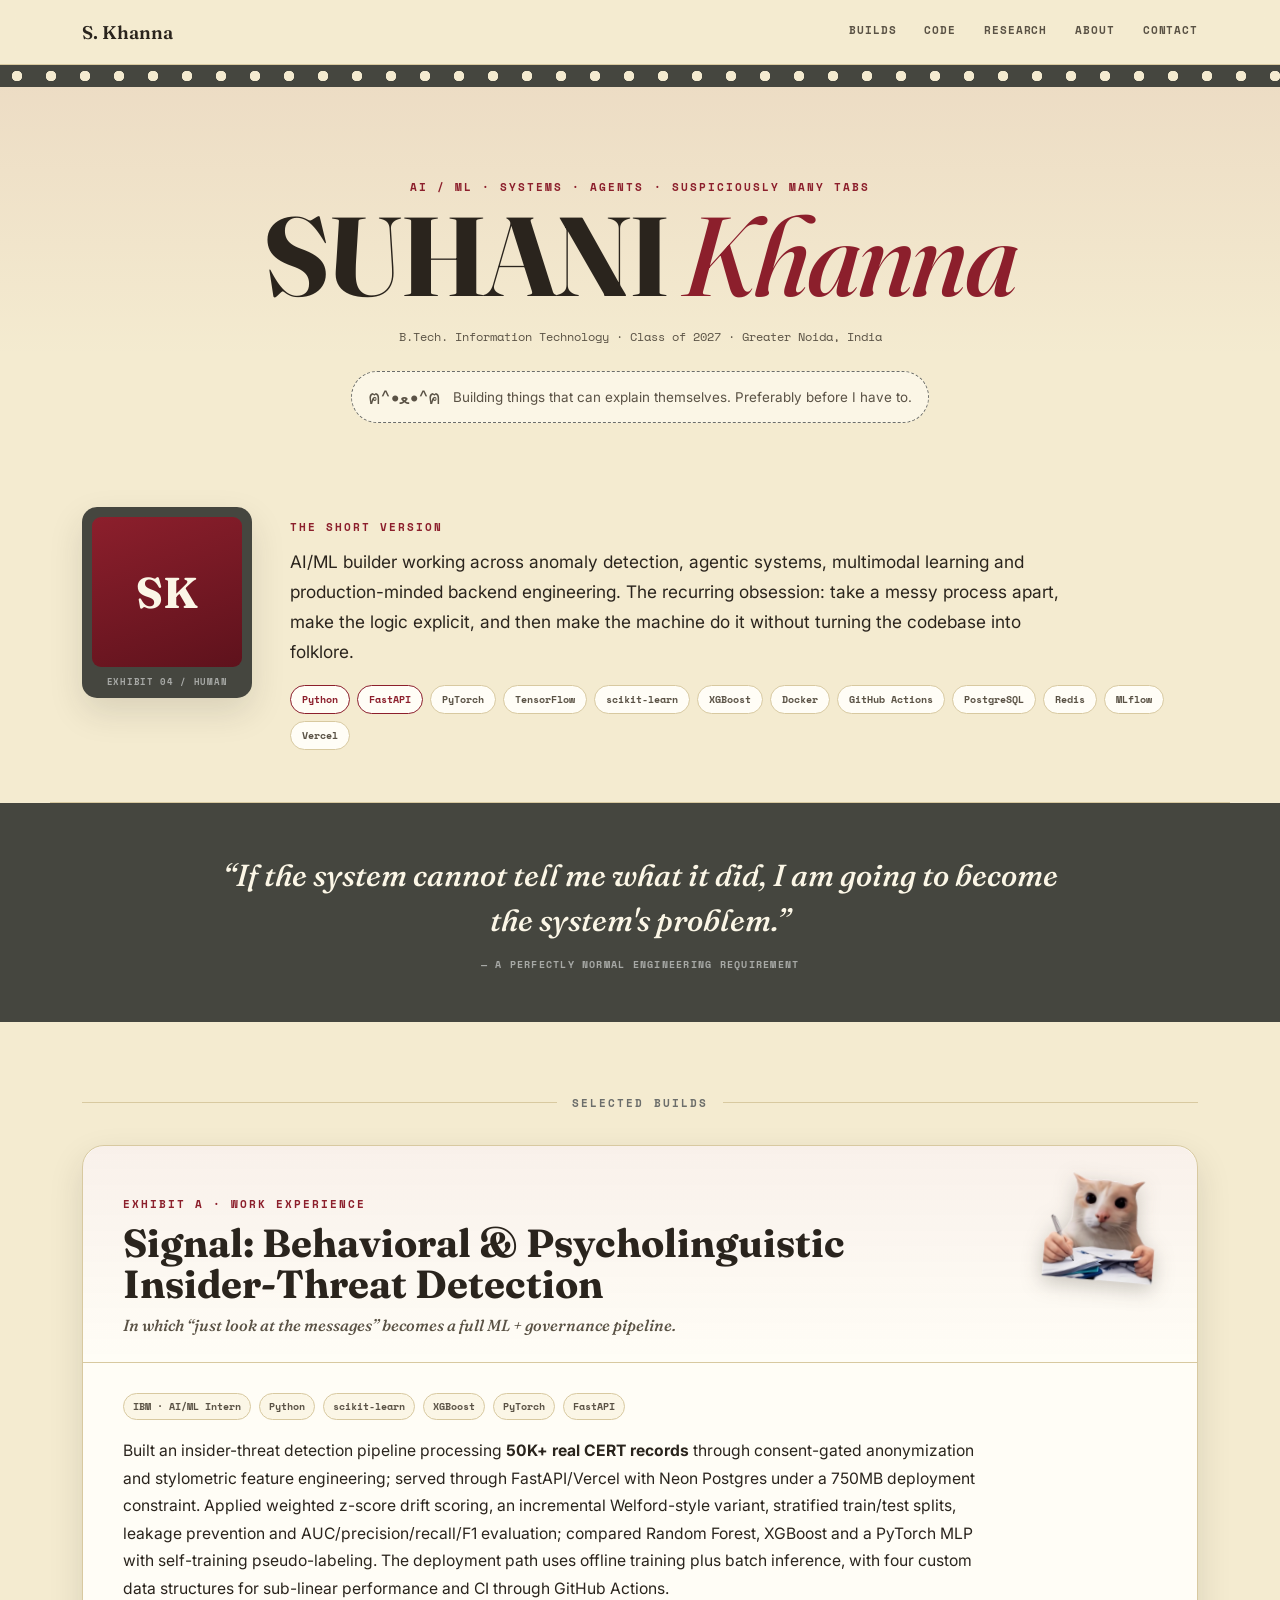
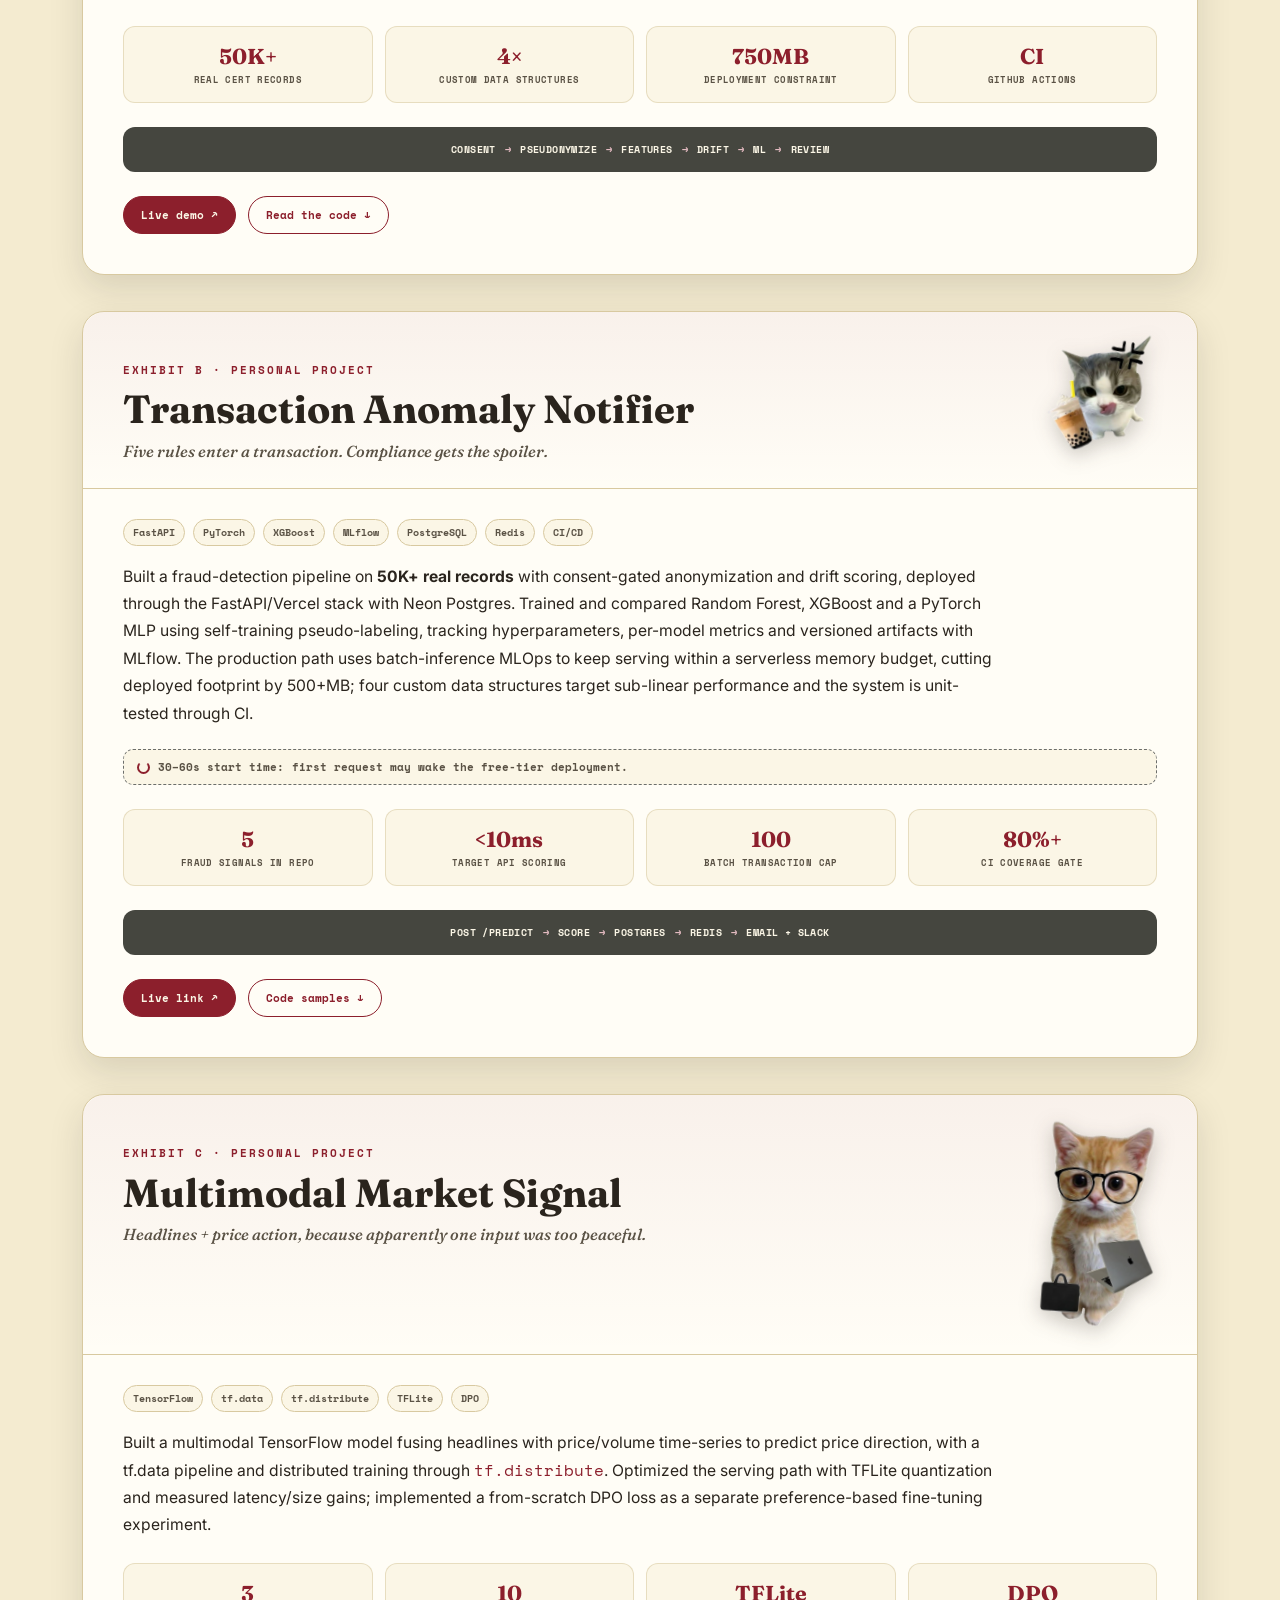
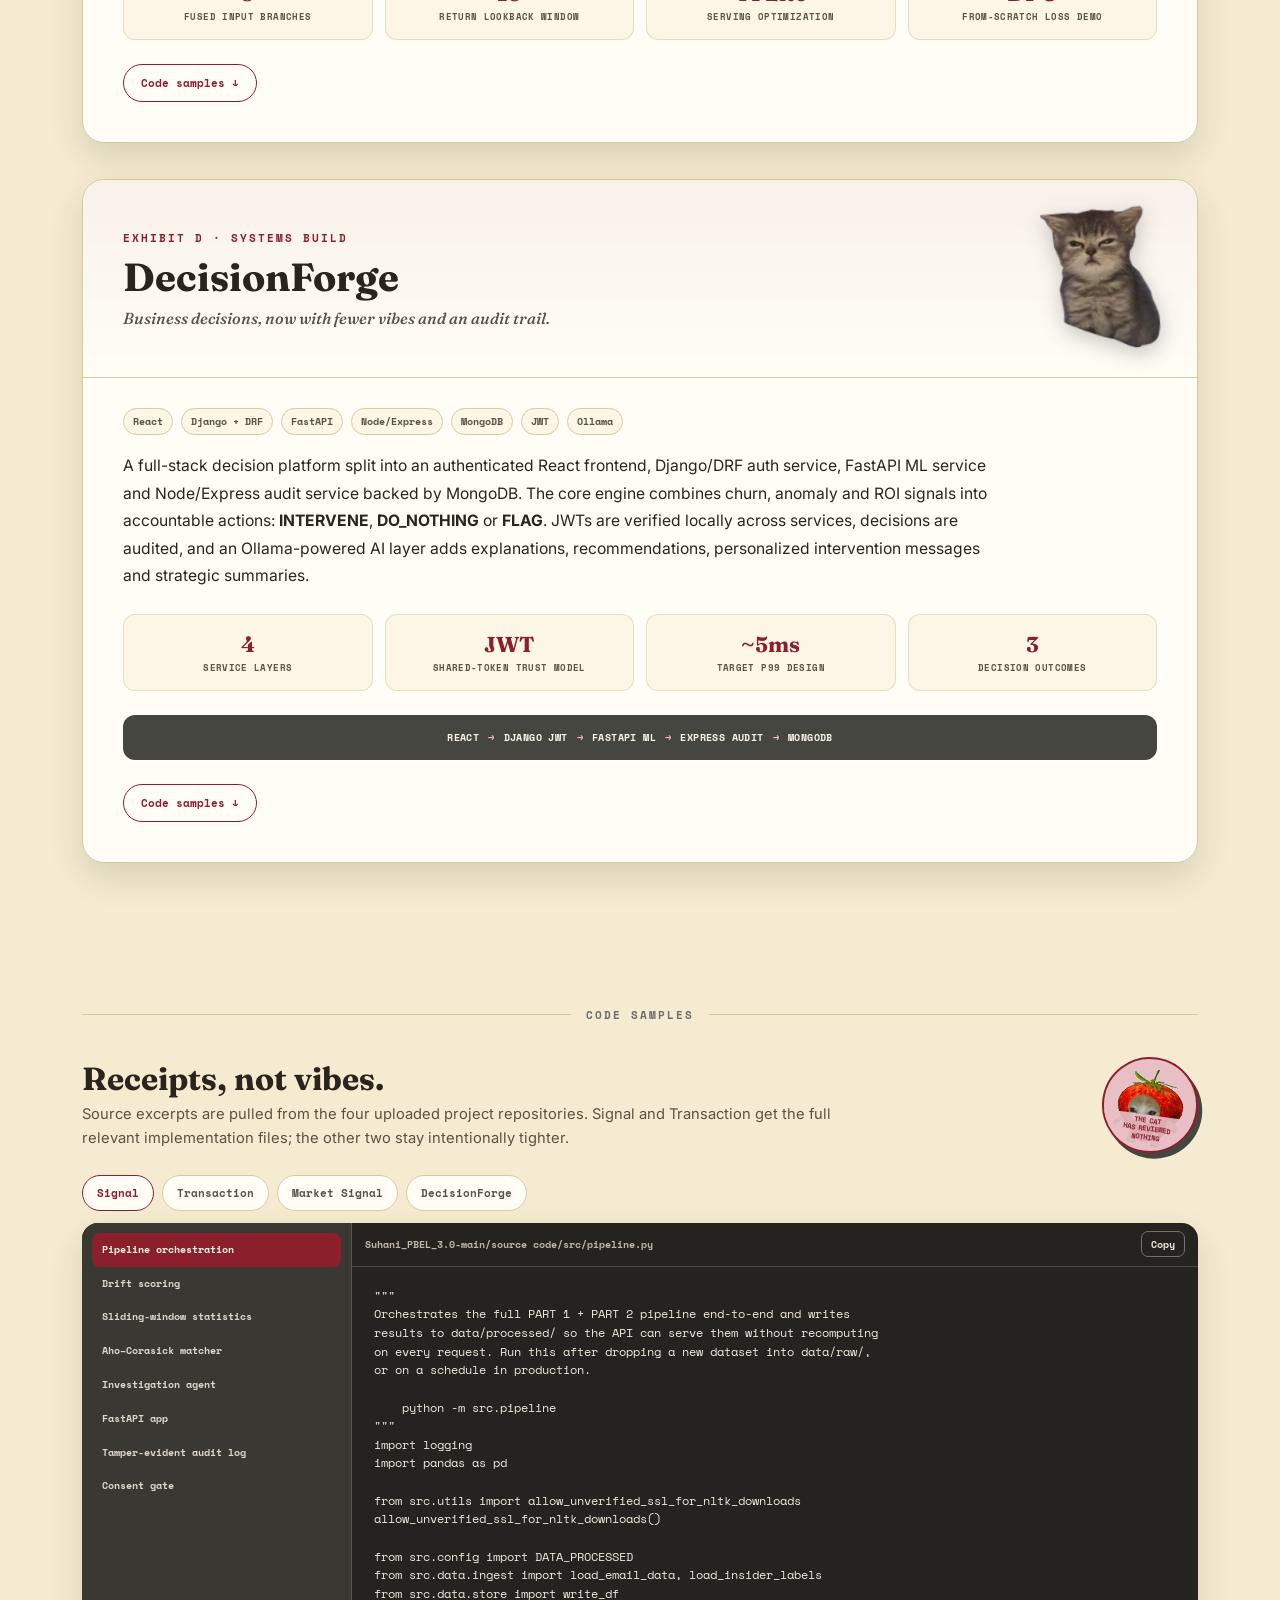
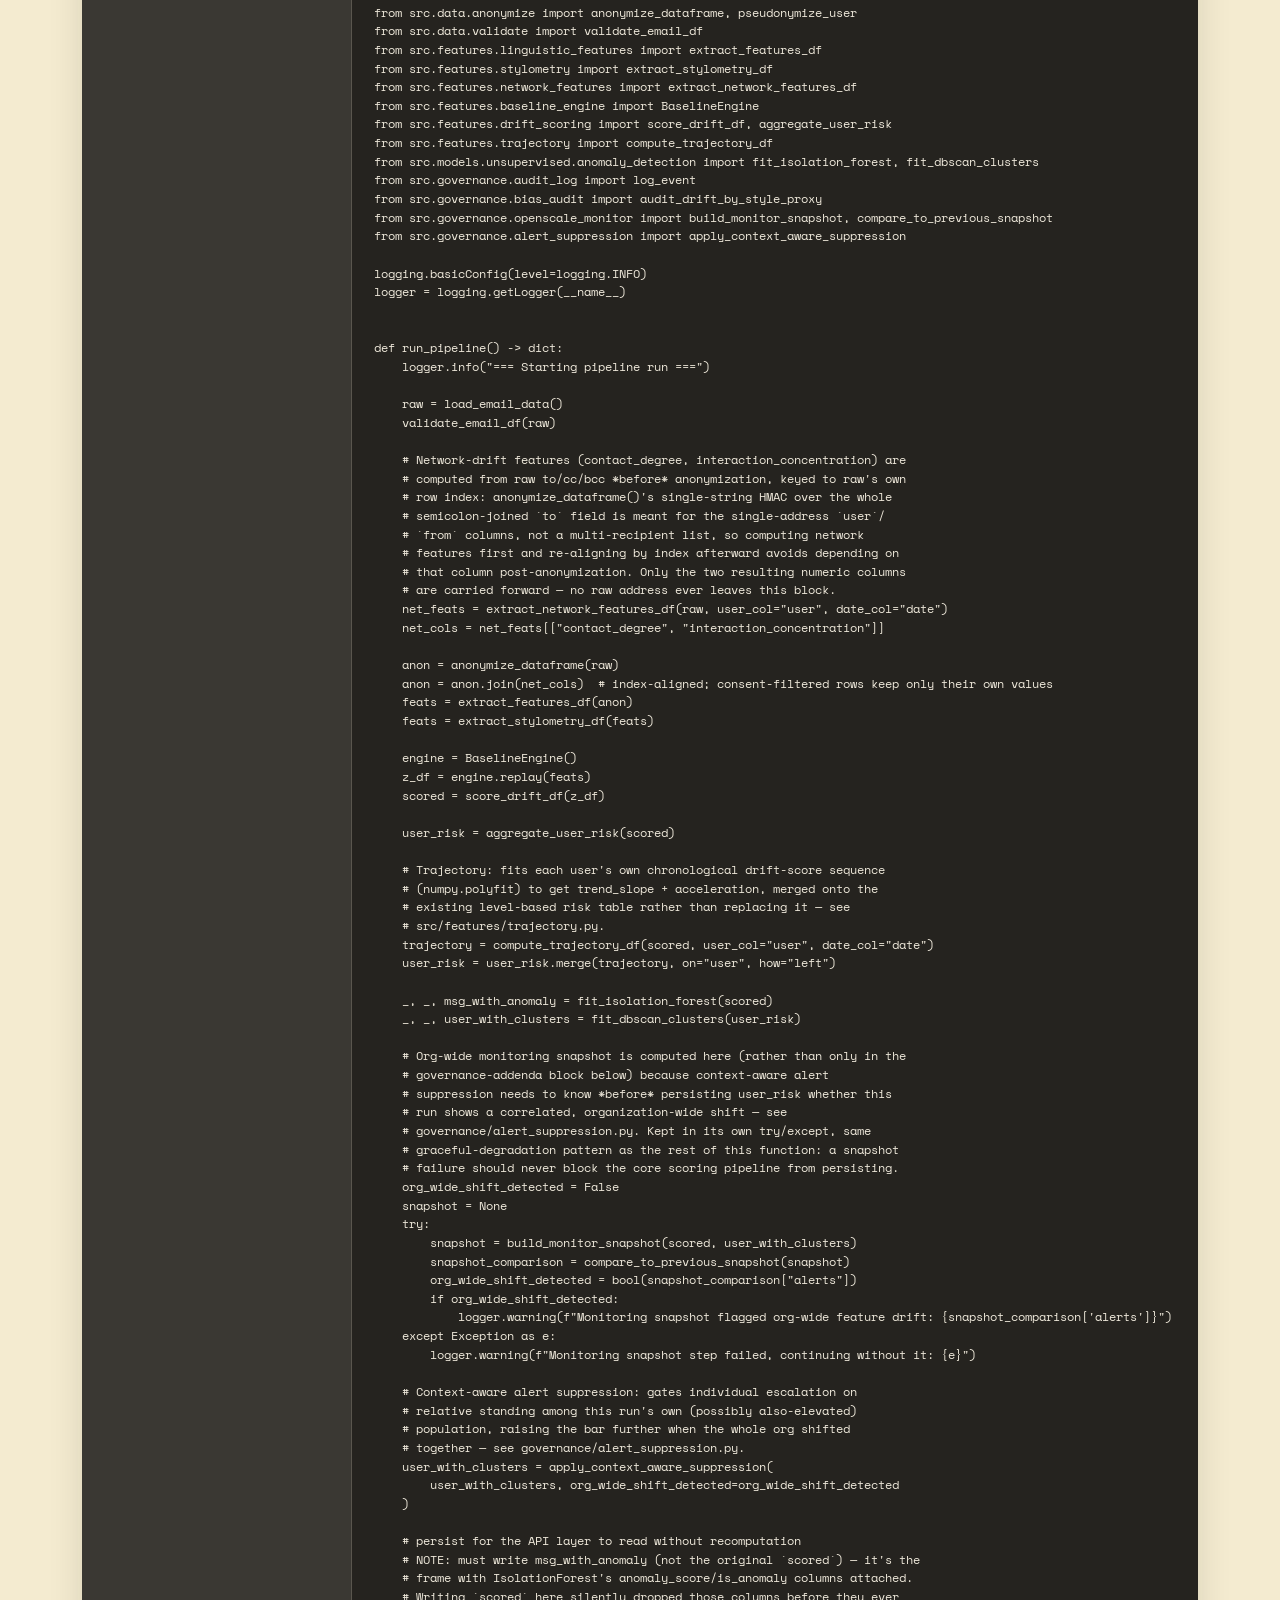
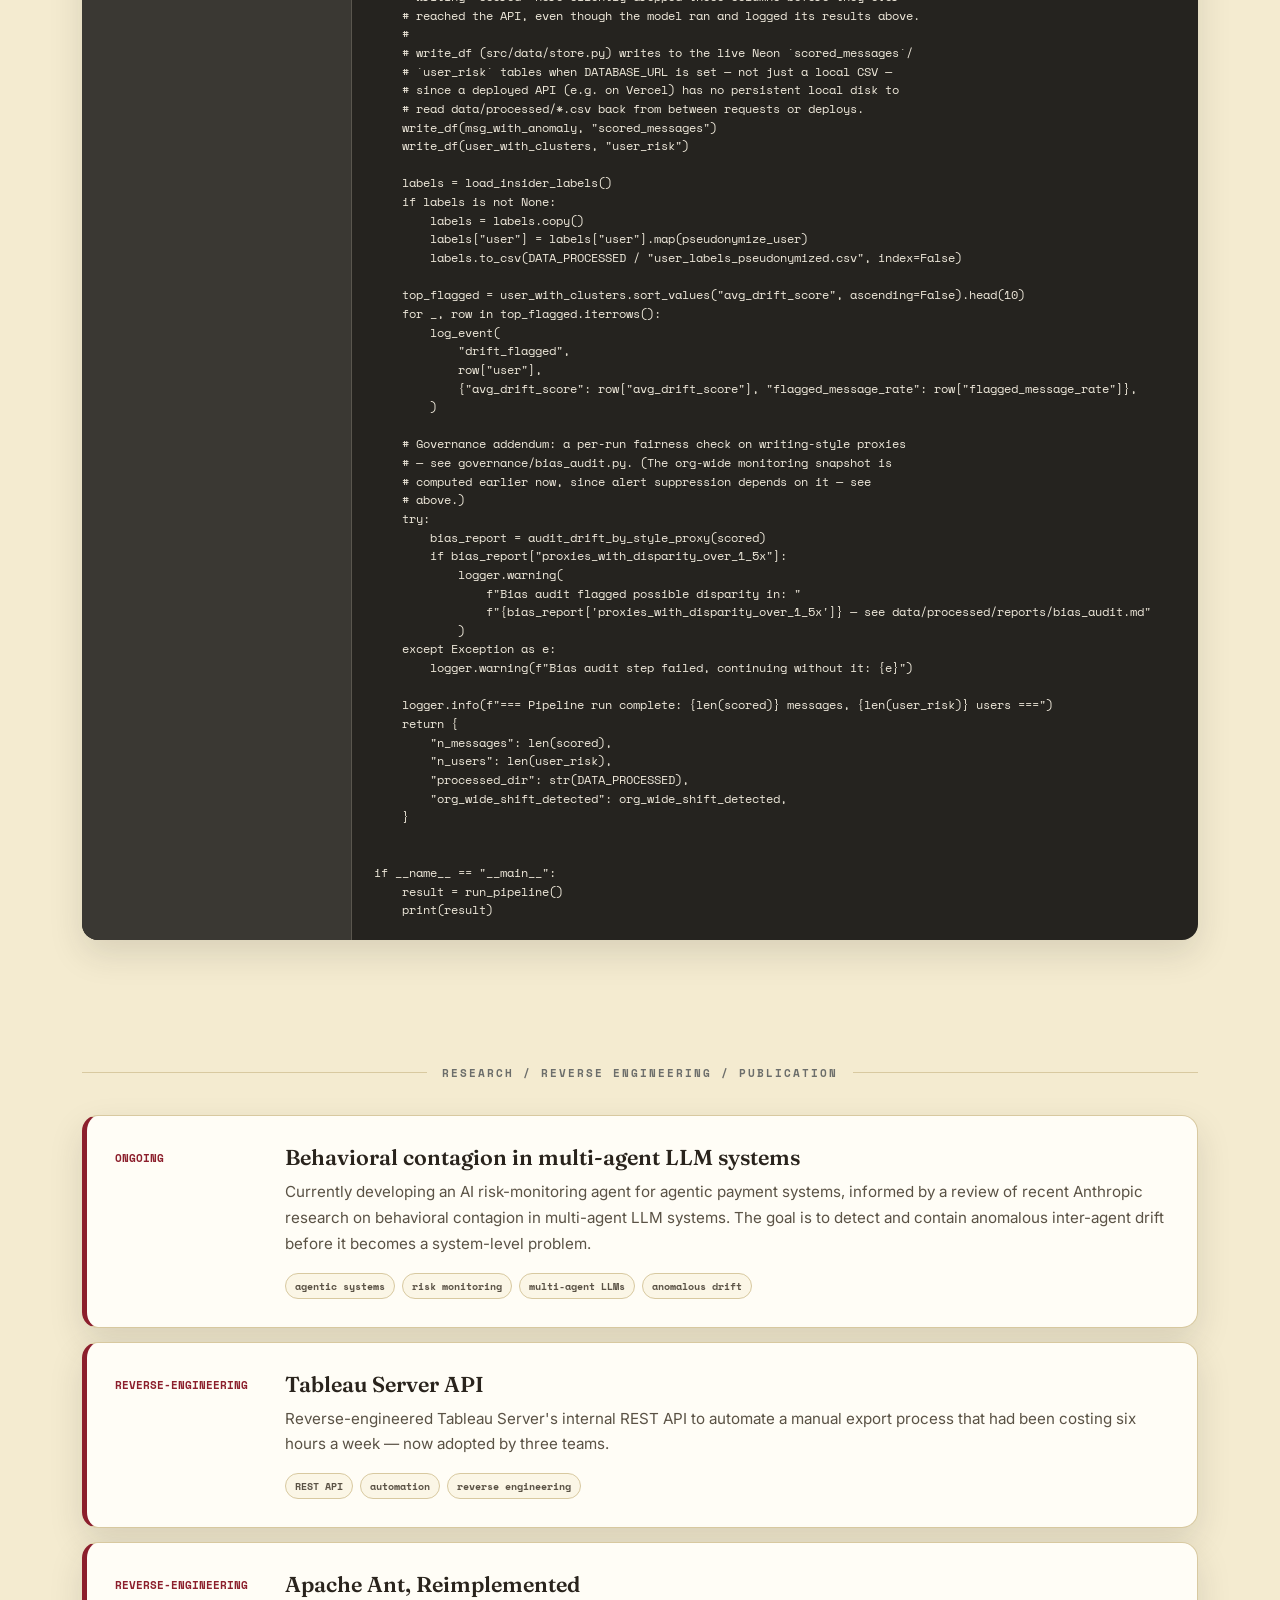
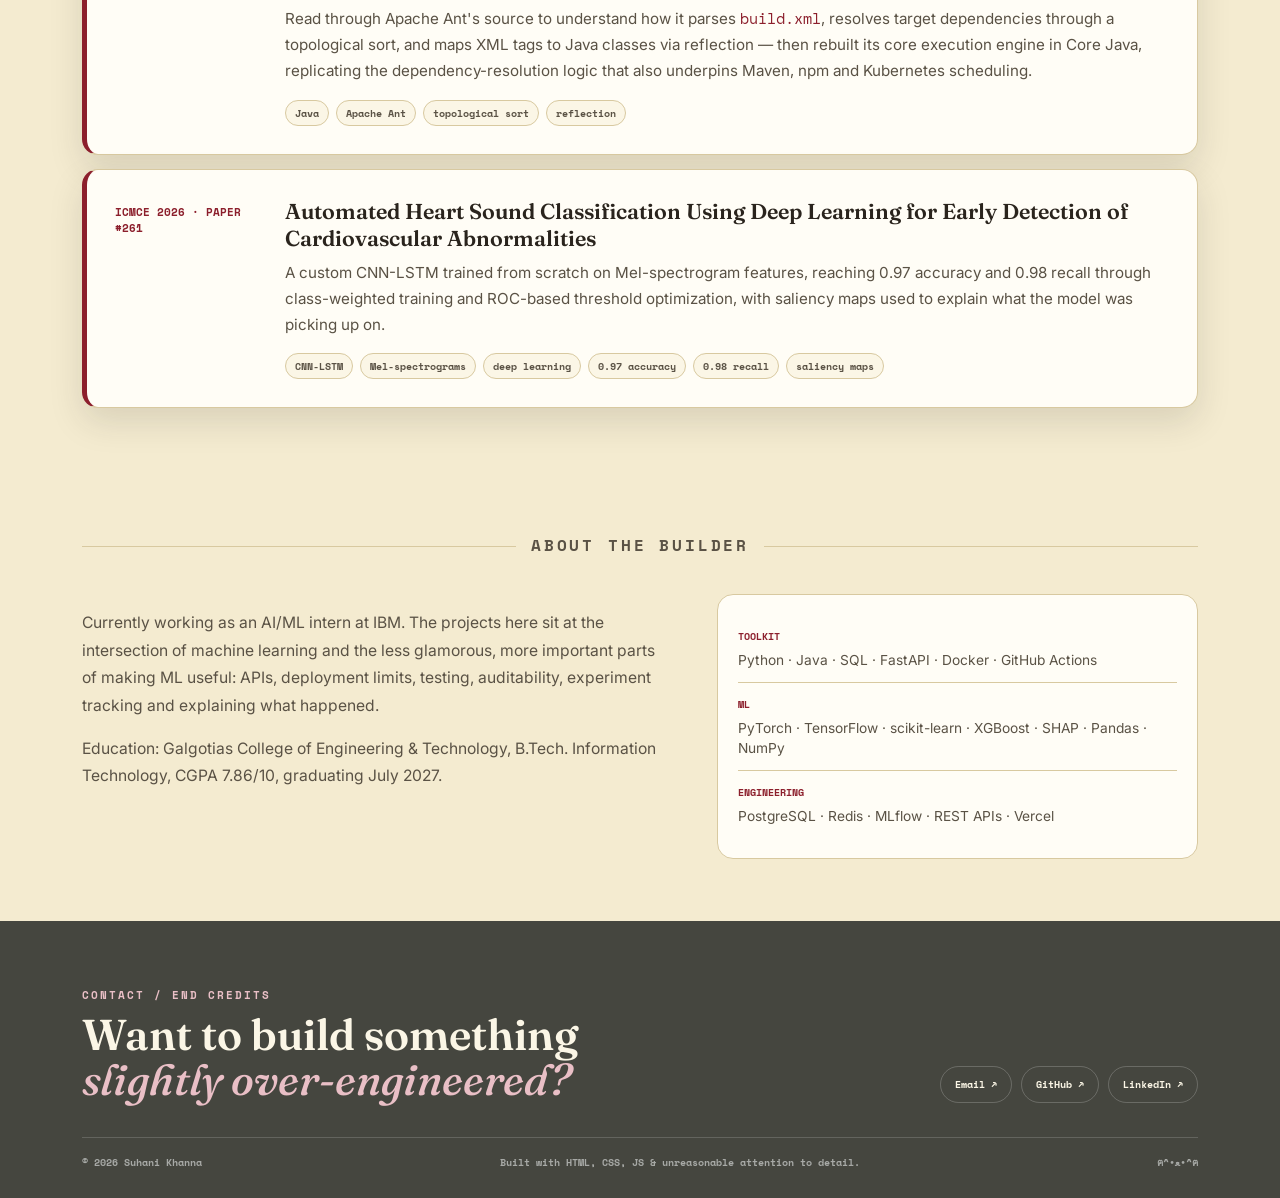
==== commit 153a695e: "Add files via upload" ====
--- a/index.html
+++ b/index.html
@@ -13,7 +13,7 @@
 <body>
 <nav>
   <div class="wrap nav-inner">
-    <a class="brand" href="#top">S. Khanna <span>✦</span></a>
+    <a class="brand" href="#top">S. Khanna</a>
     <div class="navlinks">
       <a href="#projects">Builds</a>
       <a href="#code">Code</a>
@@ -78,7 +78,7 @@
         <h2>Signal: Behavioral &amp; Psycholinguistic Insider-Threat Detection</h2>
         <p class="subheading">In which “just look at the messages” becomes a full ML + governance pipeline.</p>
       </div>
-      <div class="sticker cat-sticker tilt-right"><span>🐈</span><b>hmm.</b></div>
+      <img class="sticker-img sticker-a" src="sticker0.png" alt="Cat sticker">
     </div>
     <div class="project-body">
       <div class="meta"><span>IBM · AI/ML Intern</span><span>Python</span><span>scikit-learn</span><span>XGBoost</span><span>PyTorch</span><span>FastAPI</span></div>
@@ -112,7 +112,7 @@
         <h2>Transaction Anomaly Notifier</h2>
         <p class="subheading">Five rules enter a transaction. Compliance gets the spoiler.</p>
       </div>
-      <div class="sticker cat-sticker"><span>😼</span><b>blocked.</b></div>
+      <img class="sticker-img sticker-b" src="sticker1.png" alt="Cat sticker">
     </div>
     <div class="project-body">
       <div class="meta"><span>FastAPI</span><span>PyTorch</span><span>XGBoost</span><span>MLflow</span><span>PostgreSQL</span><span>Redis</span><span>CI/CD</span></div>
@@ -147,7 +147,7 @@
         <h2>Multimodal Market Signal</h2>
         <p class="subheading">Headlines + price action, because apparently one input was too peaceful.</p>
       </div>
-      <div class="sticker cat-sticker tilt-left"><span>🐱</span><b>bull-ish.</b></div>
+      <img class="sticker-img sticker-c" src="sticker2.png" alt="Cat sticker">
     </div>
     <div class="project-body">
       <div class="meta"><span>TensorFlow</span><span>tf.data</span><span>tf.distribute</span><span>TFLite</span><span>DPO</span></div>
@@ -173,7 +173,7 @@
         <h2>DecisionForge</h2>
         <p class="subheading">Business decisions, now with fewer vibes and an audit trail.</p>
       </div>
-      <div class="sticker cat-sticker tilt-right"><span>😺</span><b>ROI?</b></div>
+      <img class="sticker-img sticker-d" src="sticker3.png" alt="Cat sticker">
     </div>
     <div class="project-body">
       <div class="meta"><span>React</span><span>Django + DRF</span><span>FastAPI</span><span>Node/Express</span><span>MongoDB</span><span>JWT</span><span>Ollama</span></div>
@@ -204,7 +204,7 @@
       <h2>Receipts, not vibes.</h2>
       <p>Source excerpts are pulled from the four uploaded project repositories. Signal and Transaction get the full relevant implementation files; the other two stay intentionally tighter.</p>
     </div>
-    <div class="cat-stamp">🐈<br><small>THE CAT<br>HAS REVIEWED<br>NOTHING</small></div>
+    <div class="cat-stamp"><img src="sticker4.png" alt="Cat sticker"><small>THE CAT<br>HAS REVIEWED<br>NOTHING</small></div>
   </div>
 
   <div class="code-tabs" role="tablist">
@@ -223,7 +223,7 @@
 </section>
 
 <section id="research" class="wrap section">
-  <p class="section-label">Research / Current Direction</p>
+  <p class="section-label">Research / Reverse Engineering / Publication</p>
   <div class="research-card">
     <div class="research-date">ONGOING</div>
     <div>
@@ -236,6 +236,33 @@
       <div class="research-tags"><span>agentic systems</span><span>risk monitoring</span><span>multi-agent LLMs</span><span>anomalous drift</span></div>
     </div>
   </div>
+
+  <div class="research-card research-secondary">
+    <div class="research-date">REVERSE-ENGINEERING</div>
+    <div>
+      <h2>Tableau Server API</h2>
+      <p>Reverse-engineered Tableau Server's internal REST API to automate a manual export process that had been costing six hours a week — now adopted by three teams.</p>
+      <div class="research-tags"><span>REST API</span><span>automation</span><span>reverse engineering</span></div>
+    </div>
+  </div>
+
+  <div class="research-card research-secondary">
+    <div class="research-date">REVERSE-ENGINEERING</div>
+    <div>
+      <h2>Apache Ant, Reimplemented</h2>
+      <p>Read through Apache Ant's source to understand how it parses <code>build.xml</code>, resolves target dependencies through a topological sort, and maps XML tags to Java classes via reflection — then rebuilt its core execution engine in Core Java, replicating the dependency-resolution logic that also underpins Maven, npm and Kubernetes scheduling.</p>
+      <div class="research-tags"><span>Java</span><span>Apache Ant</span><span>topological sort</span><span>reflection</span></div>
+    </div>
+  </div>
+
+  <div class="research-card research-secondary">
+    <div class="research-date">ICMCE 2026 · PAPER #261</div>
+    <div>
+      <h2>Automated Heart Sound Classification Using Deep Learning for Early Detection of Cardiovascular Abnormalities</h2>
+      <p>A custom CNN-LSTM trained from scratch on Mel-spectrogram features, reaching 0.97 accuracy and 0.98 recall through class-weighted training and ROC-based threshold optimization, with saliency maps used to explain what the model was picking up on.</p>
+      <div class="research-tags"><span>CNN-LSTM</span><span>Mel-spectrograms</span><span>deep learning</span><span>0.97 accuracy</span><span>0.98 recall</span><span>saliency maps</span></div>
+    </div>
+  </div>
 </section>
 
 <section id="about" class="wrap section about">
--- a/styles.css
+++ b/styles.css
@@ -58,3 +58,15 @@
  .navlinks{display:none}.wrap{padding-left:22px;padding-right:22px}.hero{padding-top:58px}.intro{grid-template-columns:1fr}.id-card{width:145px}.project-head{padding:28px 24px 23px}.project-body{padding:24px}.sticker{display:none}.stat-grid{grid-template-columns:repeat(2,1fr)}.architecture{justify-content:flex-start}.code-viewer{grid-template-columns:1fr}.file-list{max-height:210px;overflow:auto;border-right:0;border-bottom:1px solid #5a564e}.code-intro{align-items:flex-start}.cat-stamp{flex:0 0 76px;width:76px;height:76px}.research-card{grid-template-columns:1fr;gap:8px}.about-grid{grid-template-columns:1fr}.footer-top{flex-direction:column;align-items:flex-start}
 }
 @media(max-width:500px){.hero h1{font-size:3.35rem}.hero-note{border-radius:18px}.stat-grid{gap:8px}.stat-grid b{font-size:1.15rem}.stat-grid span{font-size:.53rem}.project-head h2{font-size:1.65rem}.code-tabs{gap:5px}.code-tab{padding:8px 10px}}
+/* Original cat stickers from the reference portfolio */
+.sticker-img{flex:0 0 auto;align-self:flex-start;position:relative;width:112px;height:auto;object-fit:contain;filter:drop-shadow(0 6px 10px rgba(42,36,29,.25));z-index:5;pointer-events:none;margin-top:-10px}
+.sticker-a{transform:rotate(5deg)}
+.sticker-b{transform:rotate(-6deg)}
+.sticker-c{transform:rotate(4deg)}
+.sticker-d{transform:rotate(-5deg)}
+.cat-stamp{overflow:hidden;position:relative}
+.cat-stamp img{width:78px;height:78px;object-fit:contain;display:block;margin:0 auto -3px}
+.cat-stamp small{display:block;position:absolute;bottom:6px;left:0;right:0;text-align:center;background:rgba(233,191,198,.9);padding:2px 0}
+.research-secondary{margin-top:14px}
+.research-secondary code{font-family:"Space Mono",monospace;color:var(--maroon)}
+@media(max-width:860px){.sticker-img{display:none}}
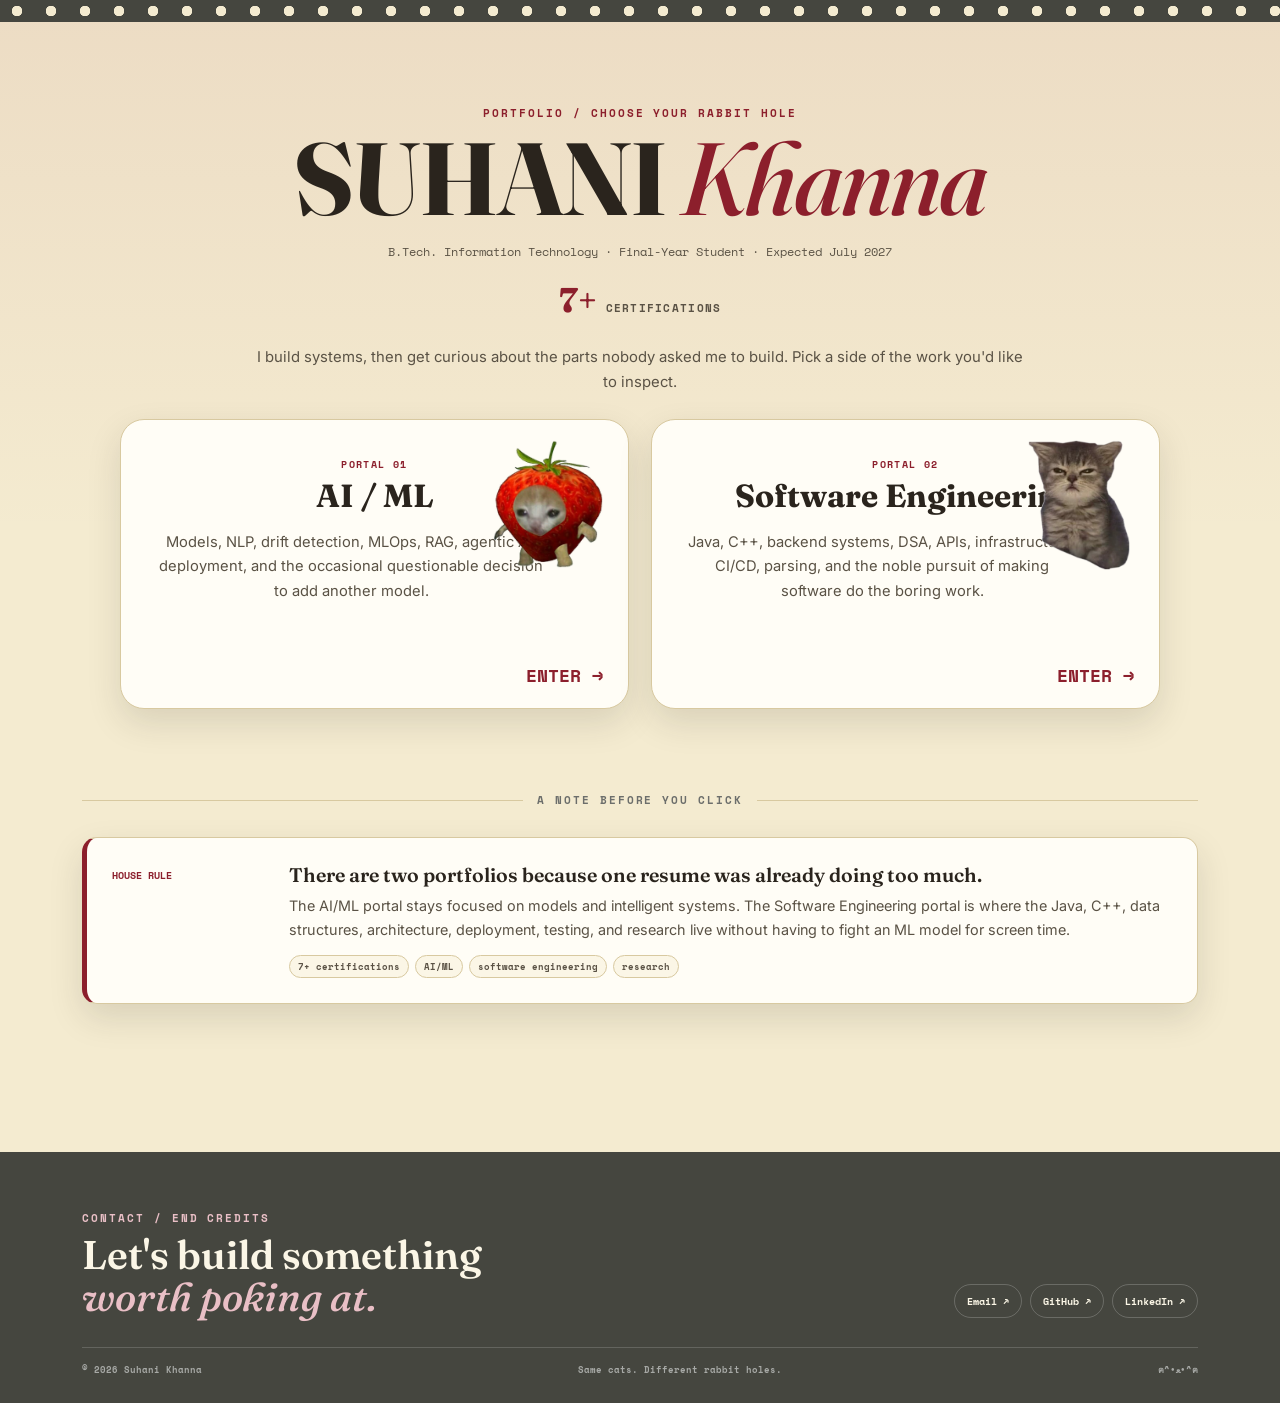
==== commit 63110145: "Add files via upload" ====
--- a/index.html
+++ b/index.html
@@ -1,313 +1,8 @@
 <!doctype html>
-<html lang="en">
-<head>
-<meta charset="utf-8">
-<meta name="viewport" content="width=device-width, initial-scale=1">
-<meta name="description" content="Suhani Khanna — selected AI/ML systems, agentic AI builds, research and code samples.">
-<title>Suhani Khanna — Systems, Agents & Receipts</title>
-<link rel="preconnect" href="https://fonts.googleapis.com">
-<link rel="preconnect" href="https://fonts.gstatic.com" crossorigin>
-<link href="https://fonts.googleapis.com/css2?family=Fraunces:ital,opsz,wght@0,9..144,300;0,9..144,500;0,9..144,600;0,9..144,700;1,9..144,500&family=Space+Mono:wght@400;700&family=Inter:wght@400;500;600;700&display=swap" rel="stylesheet">
-<link rel="stylesheet" href="styles.css">
-</head>
-<body>
-<nav>
-  <div class="wrap nav-inner">
-    <a class="brand" href="#top">S. Khanna</a>
-    <div class="navlinks">
-      <a href="#projects">Builds</a>
-      <a href="#code">Code</a>
-      <a href="#research">Research</a>
-      <a href="#about">About</a>
-      <a href="#contact">Contact</a>
-    </div>
-  </div>
-</nav>
-
-<div class="filmstrip"></div>
-
-<main id="top">
-<header class="hero">
-  <div class="wrap">
-    <p class="eyebrow">AI / ML · systems · agents · suspiciously many tabs</p>
-    <h1>SUHANI <em>Khanna</em></h1>
-    <p class="hero-meta">B.Tech. Information Technology · Class of 2027 · Greater Noida, India</p>
-    <div class="hero-note">
-      <span class="cat-mini">ฅ^•ﻌ•^ฅ</span>
-      <span>Building things that can explain themselves. Preferably before I have to.</span>
-    </div>
-  </div>
-</header>
-
-<section class="wrap intro">
-  <div class="id-card">
-    <div class="id-screen">SK</div>
-    <div class="id-label">EXHIBIT 04 / HUMAN</div>
-  </div>
-  <div>
-    <p class="label">The short version</p>
-    <p class="intro-copy">
-      AI/ML builder working across anomaly detection, agentic systems, multimodal learning and production-minded backend engineering.
-      The recurring obsession: take a messy process apart, make the logic explicit, and then make the machine do it without turning the codebase into folklore.
-    </p>
-    <div class="chips">
-      <span class="chip strong">Python</span><span class="chip strong">FastAPI</span>
-      <span class="chip">PyTorch</span><span class="chip">TensorFlow</span>
-      <span class="chip">scikit-learn</span><span class="chip">XGBoost</span>
-      <span class="chip">Docker</span><span class="chip">GitHub Actions</span>
-      <span class="chip">PostgreSQL</span><span class="chip">Redis</span>
-      <span class="chip">MLflow</span><span class="chip">Vercel</span>
-    </div>
-  </div>
-</section>
-
-<div class="quote-band">
-  <div class="wrap">
-    <p>“If the system cannot tell me what it did, I am going to become the system's problem.”</p>
-    <span>— a perfectly normal engineering requirement</span>
-  </div>
-</div>
-
-<section id="projects" class="wrap section">
-  <p class="section-label">Selected Builds</p>
-
-  <article class="project project-featured" id="signal">
-    <div class="project-head">
-      <div>
-        <p class="kicker">EXHIBIT A · WORK EXPERIENCE</p>
-        <h2>Signal: Behavioral &amp; Psycholinguistic Insider-Threat Detection</h2>
-        <p class="subheading">In which “just look at the messages” becomes a full ML + governance pipeline.</p>
-      </div>
-      <img class="sticker-img sticker-a" src="sticker0.png" alt="Cat sticker">
-    </div>
-    <div class="project-body">
-      <div class="meta"><span>IBM · AI/ML Intern</span><span>Python</span><span>scikit-learn</span><span>XGBoost</span><span>PyTorch</span><span>FastAPI</span></div>
-      <p class="desc">
-        Built an insider-threat detection pipeline processing <strong>50K+ real CERT records</strong> through consent-gated anonymization and
-        stylometric feature engineering; served through FastAPI/Vercel with Neon Postgres under a 750MB deployment constraint.
-        Applied weighted z-score drift scoring, an incremental Welford-style variant, stratified train/test splits, leakage prevention and
-        AUC/precision/recall/F1 evaluation; compared Random Forest, XGBoost and a PyTorch MLP with self-training pseudo-labeling.
-        The deployment path uses offline training plus batch inference, with four custom data structures for sub-linear performance and CI through GitHub Actions.
-      </p>
-      <div class="stat-grid">
-        <div><b>50K+</b><span>real CERT records</span></div>
-        <div><b>4×</b><span>custom data structures</span></div>
-        <div><b>750MB</b><span>deployment constraint</span></div>
-        <div><b>CI</b><span>GitHub Actions</span></div>
-      </div>
-      <div class="architecture">
-        <span>consent</span><i>→</i><span>pseudonymize</span><i>→</i><span>features</span><i>→</i><span>drift</span><i>→</i><span>ML</span><i>→</i><span>review</span>
-      </div>
-      <div class="links">
-        <a class="btn filled" href="https://suhani-pbel-3-0-ffz4.vercel.app/" target="_blank" rel="noopener">Live demo ↗</a>
-        <a class="btn" href="#code" data-code-project="signal">Read the code ↓</a>
-      </div>
-    </div>
-  </article>
-
-  <article class="project" id="transaction">
-    <div class="project-head">
-      <div>
-        <p class="kicker">EXHIBIT B · PERSONAL PROJECT</p>
-        <h2>Transaction Anomaly Notifier</h2>
-        <p class="subheading">Five rules enter a transaction. Compliance gets the spoiler.</p>
-      </div>
-      <img class="sticker-img sticker-b" src="sticker1.png" alt="Cat sticker">
-    </div>
-    <div class="project-body">
-      <div class="meta"><span>FastAPI</span><span>PyTorch</span><span>XGBoost</span><span>MLflow</span><span>PostgreSQL</span><span>Redis</span><span>CI/CD</span></div>
-      <p class="desc">
-        Built a fraud-detection pipeline on <strong>50K+ real records</strong> with consent-gated anonymization and drift scoring,
-        deployed through the FastAPI/Vercel stack with Neon Postgres. Trained and compared Random Forest, XGBoost and a PyTorch MLP
-        using self-training pseudo-labeling, tracking hyperparameters, per-model metrics and versioned artifacts with MLflow.
-        The production path uses batch-inference MLOps to keep serving within a serverless memory budget, cutting deployed footprint by 500+MB;
-        four custom data structures target sub-linear performance and the system is unit-tested through CI.
-      </p>
-      <div class="coldstart"><span class="spinner"></span><b>30–60s start time:</b> first request may wake the free-tier deployment.</div>
-      <div class="stat-grid">
-        <div><b>5</b><span>fraud signals in repo</span></div>
-        <div><b>&lt;10ms</b><span>target API scoring</span></div>
-        <div><b>100</b><span>batch transaction cap</span></div>
-        <div><b>80%+</b><span>CI coverage gate</span></div>
-      </div>
-      <div class="architecture">
-        <span>POST /predict</span><i>→</i><span>score</span><i>→</i><span>Postgres</span><i>→</i><span>Redis</span><i>→</i><span>email + Slack</span>
-      </div>
-      <div class="links">
-        <a class="btn filled" href="https://suhani-pbel-3-0-ffz4.vercel.app/" target="_blank" rel="noopener">Live link ↗</a>
-        <a class="btn" href="#code" data-code-project="transaction">Code samples ↓</a>
-      </div>
-    </div>
-  </article>
-
-  <article class="project" id="market">
-    <div class="project-head">
-      <div>
-        <p class="kicker">EXHIBIT C · PERSONAL PROJECT</p>
-        <h2>Multimodal Market Signal</h2>
-        <p class="subheading">Headlines + price action, because apparently one input was too peaceful.</p>
-      </div>
-      <img class="sticker-img sticker-c" src="sticker2.png" alt="Cat sticker">
-    </div>
-    <div class="project-body">
-      <div class="meta"><span>TensorFlow</span><span>tf.data</span><span>tf.distribute</span><span>TFLite</span><span>DPO</span></div>
-      <p class="desc">
-        Built a multimodal TensorFlow model fusing headlines with price/volume time-series to predict price direction, with a tf.data pipeline
-        and distributed training through <code>tf.distribute</code>. Optimized the serving path with TFLite quantization and measured latency/size gains;
-        implemented a from-scratch DPO loss as a separate preference-based fine-tuning experiment.
-      </p>
-      <div class="stat-grid">
-        <div><b>3</b><span>fused input branches</span></div>
-        <div><b>10</b><span>return lookback window</span></div>
-        <div><b>TFLite</b><span>serving optimization</span></div>
-        <div><b>DPO</b><span>from-scratch loss demo</span></div>
-      </div>
-      <div class="links"><a class="btn" href="#code" data-code-project="market">Code samples ↓</a></div>
-    </div>
-  </article>
-
-  <article class="project" id="decisionforge">
-    <div class="project-head">
-      <div>
-        <p class="kicker">EXHIBIT D · SYSTEMS BUILD</p>
-        <h2>DecisionForge</h2>
-        <p class="subheading">Business decisions, now with fewer vibes and an audit trail.</p>
-      </div>
-      <img class="sticker-img sticker-d" src="sticker3.png" alt="Cat sticker">
-    </div>
-    <div class="project-body">
-      <div class="meta"><span>React</span><span>Django + DRF</span><span>FastAPI</span><span>Node/Express</span><span>MongoDB</span><span>JWT</span><span>Ollama</span></div>
-      <p class="desc">
-        A full-stack decision platform split into an authenticated React frontend, Django/DRF auth service, FastAPI ML service and Node/Express
-        audit service backed by MongoDB. The core engine combines churn, anomaly and ROI signals into accountable actions:
-        <strong>INTERVENE</strong>, <strong>DO_NOTHING</strong> or <strong>FLAG</strong>. JWTs are verified locally across services, decisions are audited,
-        and an Ollama-powered AI layer adds explanations, recommendations, personalized intervention messages and strategic summaries.
-      </p>
-      <div class="stat-grid">
-        <div><b>4</b><span>service layers</span></div>
-        <div><b>JWT</b><span>shared-token trust model</span></div>
-        <div><b>~5ms</b><span>target p99 design</span></div>
-        <div><b>3</b><span>decision outcomes</span></div>
-      </div>
-      <div class="architecture">
-        <span>React</span><i>→</i><span>Django JWT</span><i>→</i><span>FastAPI ML</span><i>→</i><span>Express audit</span><i>→</i><span>MongoDB</span>
-      </div>
-      <div class="links"><a class="btn" href="#code" data-code-project="decision">Code samples ↓</a></div>
-    </div>
-  </article>
-</section>
-
-<section id="code" class="wrap section code-section">
-  <p class="section-label">Code Samples</p>
-  <div class="code-intro">
-    <div>
-      <h2>Receipts, not vibes.</h2>
-      <p>Source excerpts are pulled from the four uploaded project repositories. Signal and Transaction get the full relevant implementation files; the other two stay intentionally tighter.</p>
-    </div>
-    <div class="cat-stamp"><img src="sticker4.png" alt="Cat sticker"><small>THE CAT<br>HAS REVIEWED<br>NOTHING</small></div>
-  </div>
-
-  <div class="code-tabs" role="tablist">
-    <button class="code-tab active" data-tab="signal">Signal</button>
-    <button class="code-tab" data-tab="transaction">Transaction</button>
-    <button class="code-tab" data-tab="market">Market Signal</button>
-    <button class="code-tab" data-tab="decision">DecisionForge</button>
-  </div>
-  <div id="code-viewer" class="code-viewer">
-    <aside id="file-list" class="file-list"></aside>
-    <div class="code-pane">
-      <div class="code-toolbar"><span id="code-path"></span><button id="copy-code">Copy</button></div>
-      <pre><code id="code-content"></code></pre>
-    </div>
-  </div>
-</section>
-
-<section id="research" class="wrap section">
-  <p class="section-label">Research / Reverse Engineering / Publication</p>
-  <div class="research-card">
-    <div class="research-date">ONGOING</div>
-    <div>
-      <h2>Behavioral contagion in multi-agent LLM systems</h2>
-      <p>
-        Currently developing an AI risk-monitoring agent for agentic payment systems, informed by a review of recent Anthropic research
-        on behavioral contagion in multi-agent LLM systems. The goal is to detect and contain anomalous inter-agent drift before it becomes
-        a system-level problem.
-      </p>
-      <div class="research-tags"><span>agentic systems</span><span>risk monitoring</span><span>multi-agent LLMs</span><span>anomalous drift</span></div>
-    </div>
-  </div>
-
-  <div class="research-card research-secondary">
-    <div class="research-date">REVERSE-ENGINEERING</div>
-    <div>
-      <h2>Tableau Server API</h2>
-      <p>Reverse-engineered Tableau Server's internal REST API to automate a manual export process that had been costing six hours a week — now adopted by three teams.</p>
-      <div class="research-tags"><span>REST API</span><span>automation</span><span>reverse engineering</span></div>
-    </div>
-  </div>
-
-  <div class="research-card research-secondary">
-    <div class="research-date">REVERSE-ENGINEERING</div>
-    <div>
-      <h2>Apache Ant, Reimplemented</h2>
-      <p>Read through Apache Ant's source to understand how it parses <code>build.xml</code>, resolves target dependencies through a topological sort, and maps XML tags to Java classes via reflection — then rebuilt its core execution engine in Core Java, replicating the dependency-resolution logic that also underpins Maven, npm and Kubernetes scheduling.</p>
-      <div class="research-tags"><span>Java</span><span>Apache Ant</span><span>topological sort</span><span>reflection</span></div>
-    </div>
-  </div>
-
-  <div class="research-card research-secondary">
-    <div class="research-date">ICMCE 2026 · PAPER #261</div>
-    <div>
-      <h2>Automated Heart Sound Classification Using Deep Learning for Early Detection of Cardiovascular Abnormalities</h2>
-      <p>A custom CNN-LSTM trained from scratch on Mel-spectrogram features, reaching 0.97 accuracy and 0.98 recall through class-weighted training and ROC-based threshold optimization, with saliency maps used to explain what the model was picking up on.</p>
-      <div class="research-tags"><span>CNN-LSTM</span><span>Mel-spectrograms</span><span>deep learning</span><span>0.97 accuracy</span><span>0.98 recall</span><span>saliency maps</span></div>
-    </div>
-  </div>
-</section>
-
-<section id="about" class="wrap section about">
-  <p class="section-label">About the builder</p>
-  <div class="about-grid">
-    <div>
-      <p>
-        Currently working as an AI/ML intern at IBM. The projects here sit at the intersection of machine learning and the less glamorous,
-        more important parts of making ML useful: APIs, deployment limits, testing, auditability, experiment tracking and explaining what happened.
-      </p>
-      <p>
-        Education: Galgotias College of Engineering &amp; Technology, B.Tech. Information Technology, CGPA 7.86/10, graduating July 2027.
-      </p>
-    </div>
-    <div class="edu-box">
-      <div><b>Toolkit</b><span>Python · Java · SQL · FastAPI · Docker · GitHub Actions</span></div>
-      <div><b>ML</b><span>PyTorch · TensorFlow · scikit-learn · XGBoost · SHAP · Pandas · NumPy</span></div>
-      <div><b>Engineering</b><span>PostgreSQL · Redis · MLflow · REST APIs · Vercel</span></div>
-    </div>
-  </div>
-</section>
-</main>
-
-<footer id="contact">
-  <div class="wrap">
-    <div class="footer-top">
-      <div>
-        <p class="kicker">CONTACT / END CREDITS</p>
-        <h2>Want to build something<br><em>slightly over-engineered?</em></h2>
-      </div>
-      <div class="contact-row">
-        <a href="mailto:suhanikhanna31@gmail.com">Email ↗</a>
-        <a href="https://github.com/suhanikhanna31" target="_blank" rel="noopener">GitHub ↗</a>
-        <a href="https://www.linkedin.com/in/suhani-khanna/" target="_blank" rel="noopener">LinkedIn ↗</a>
-      </div>
-    </div>
-    <div class="footer-strip">
-      <span>© 2026 Suhani Khanna</span>
-      <span>Built with HTML, CSS, JS &amp; unreasonable attention to detail.</span>
-      <span>ฅ^•ﻌ•^ฅ</span>
-    </div>
-  </div>
-</footer>
-
-<script src="code-samples.js"></script>
-<script src="script.js"></script>
-</body>
-</html>
+<html lang="en"><head><meta charset="utf-8"><meta name="viewport" content="width=device-width,initial-scale=1"><title>Suhani Khanna — Portfolio</title><link rel="preconnect" href="https://fonts.googleapis.com"><link rel="preconnect" href="https://fonts.gstatic.com" crossorigin><link href="https://fonts.googleapis.com/css2?family=Fraunces:ital,opsz,wght@0,9..144,300;0,9..144,500;0,9..144,600;0,9..144,700;1,9..144,500&family=Inter:wght@400;500;600;700&family=Space+Mono:wght@400;700&display=swap" rel="stylesheet"><link rel="stylesheet" href="styles.css"></head>
+<body><div class="filmstrip"></div><main class="landing"><header class="hero landing-hero"><div class="wrap"><p class="eyebrow">Portfolio / choose your rabbit hole</p><h1>SUHANI <em>Khanna</em></h1><p class="hero-meta">B.Tech. Information Technology · Final-Year Student · Expected July 2027</p><div class="cert-stat"><strong>7+</strong><span>certifications</span></div><p class="landing-note">I build systems, then get curious about the parts nobody asked me to build. Pick a side of the work you'd like to inspect.</p><div class="role-grid">
+<a class="role-card" href="ai-ml.html"><span class="role-label">Portal 01</span><h2>AI / ML</h2><p>Models, NLP, drift detection, MLOps, RAG, agentic AI, deployment, and the occasional questionable decision to add another model.</p><img class="role-sticker" src="sticker4.png" alt="Cat sticker"><span class="role-arrow">ENTER →</span></a>
+<a class="role-card" href="software-engineering.html"><span class="role-label">Portal 02</span><h2>Software Engineering</h2><p>Java, C++, backend systems, DSA, APIs, infrastructure, CI/CD, parsing, and the noble pursuit of making software do the boring work.</p><img class="role-sticker" src="sticker3.png" alt="Cat sticker"><span class="role-arrow">ENTER →</span></a>
+</div></div></header>
+<section class="wrap section"><p class="section-label">A note before you click</p><div class="research-card"><div class="research-date">HOUSE RULE</div><div><h2>There are two portfolios because one resume was already doing too much.</h2><p>The AI/ML portal stays focused on models and intelligent systems. The Software Engineering portal is where the Java, C++, data structures, architecture, deployment, testing, and research live without having to fight an ML model for screen time.</p><div class="research-tags"><span>7+ certifications</span><span>AI/ML</span><span>software engineering</span><span>research</span></div></div></div></section>
+</main><footer><div class="wrap"><div class="footer-top"><div><p class="kicker">CONTACT / END CREDITS</p><h2>Let's build something<br><em>worth poking at.</em></h2></div><div class="contact-row"><a href="mailto:suhanikhanna31@gmail.com">Email ↗</a><a href="https://github.com/suhanikhanna31" target="_blank">GitHub ↗</a><a href="https://www.linkedin.com/in/suhaani-khanna/" target="_blank">LinkedIn ↗</a></div></div><div class="footer-strip"><span>© 2026 Suhani Khanna</span><span>Same cats. Different rabbit holes.</span><span>ฅ^•ﻌ•^ฅ</span></div></div></footer></body></html>
--- a/styles.css
+++ b/styles.css
@@ -1,72 +1,4 @@
 
-:root{
-  --cream:#F4EBD0; --cream2:#FBF6E6; --paper:#FFFDF6;
-  --ink:#2A241D; --soft:#5A5245; --maroon:#8C1F2C; --dark:#5E121C;
-  --silver:#A7A9A6; --silver-dark:#6C6E6B; --silver-deep:#45463F;
-  --line:#D8C9A0; --blush:#E9BFC6; --shadow:0 14px 34px rgba(42,36,29,.13);
-  --radius:22px;
-}
-*{box-sizing:border-box}
-html{scroll-behavior:smooth}
-body{margin:0;background:var(--cream);color:var(--ink);font-family:Inter,system-ui,sans-serif;-webkit-font-smoothing:antialiased}
-a{color:inherit}
-.wrap{max-width:1180px;margin:auto;padding:0 32px}
-nav{position:sticky;top:0;z-index:50;background:rgba(244,235,208,.9);backdrop-filter:blur(10px);border-bottom:1px solid var(--line)}
-.nav-inner{height:64px;display:flex;align-items:center;justify-content:space-between}
-.brand{font:600 1.15rem Fraunces,serif;text-decoration:none}.brand span{color:var(--maroon)}
-.navlinks{display:flex;gap:28px;font:700 .7rem "Space Mono",monospace;letter-spacing:.08em;text-transform:uppercase}
-.navlinks a{text-decoration:none;color:var(--soft);border-bottom:1px solid transparent;padding-bottom:4px}
-.navlinks a:hover{color:var(--maroon);border-color:var(--maroon)}
-.filmstrip{height:22px;background:radial-gradient(circle 5px,var(--cream) 5px,transparent 5.5px) 0 50%/34px 100%,var(--silver-deep);background-repeat:repeat-x,no-repeat}
-.hero{padding:80px 0 42px;text-align:center;background:linear-gradient(180deg,rgba(140,31,44,.07),transparent 72%)}
-.eyebrow,.kicker,.label,.section-label{font:700 .7rem "Space Mono",monospace;letter-spacing:.18em;text-transform:uppercase}
-.eyebrow,.kicker,.label{color:var(--maroon)}
-.hero h1{font:700 clamp(3.5rem,9vw,7rem)/.9 Fraunces,serif;margin:0;letter-spacing:-.02em}
-.hero h1 em{font-weight:500;color:var(--maroon)}
-.hero-meta{font:.78rem "Space Mono",monospace;color:var(--soft);margin:20px 0 0}
-.hero-note{display:inline-flex;align-items:center;gap:12px;margin-top:25px;padding:10px 16px;border:1px dashed var(--silver-dark);background:var(--cream2);border-radius:100px;color:var(--soft);font-size:.84rem}
-.cat-mini{font-size:1.2rem}
-.intro{display:grid;grid-template-columns:170px 1fr;gap:38px;align-items:start;padding:42px 32px 52px;border-bottom:1px solid var(--line)}
-.id-card{background:var(--silver-deep);padding:10px;border-radius:15px;box-shadow:var(--shadow)}
-.id-screen{height:150px;border-radius:9px;background:linear-gradient(160deg,var(--maroon),var(--dark));display:flex;align-items:center;justify-content:center;color:var(--cream2);font:700 2.7rem Fraunces,serif}
-.id-label{text-align:center;color:var(--silver);font:700 .54rem "Space Mono",monospace;letter-spacing:.08em;padding-top:8px}
-.intro-copy{font:1.08rem/1.75 Inter,sans-serif;max-width:70ch;margin:5px 0 18px}
-.chips{display:flex;flex-wrap:wrap;gap:7px}.chip{padding:6px 11px;border-radius:100px;border:1px solid var(--line);background:var(--paper);color:var(--soft);font:700 .64rem "Space Mono",monospace}.chip.strong{border-color:var(--maroon);color:var(--maroon)}
-.quote-band{background:var(--silver-deep);color:var(--cream2);padding:50px 0;margin:0 0 10px;text-align:center}
-.quote-band p{font:italic 500 clamp(1.3rem,2.6vw,1.9rem)/1.45 Fraunces,serif;max-width:850px;margin:auto}.quote-band span{display:block;margin-top:14px;color:var(--silver);font:700 .65rem "Space Mono",monospace;letter-spacing:.12em;text-transform:uppercase}
-.section{padding:62px 32px}.section-label{color:var(--silver-dark);display:flex;align-items:center;gap:15px;margin:0 0 34px}.section-label:before,.section-label:after{content:"";height:1px;background:var(--line);flex:1}
-.project{background:var(--paper);border:1px solid var(--line);border-radius:var(--radius);box-shadow:var(--shadow);margin-bottom:36px;overflow:visible;position:relative}
-.project-head{padding:38px 40px 27px;border-bottom:1px solid var(--line);background:linear-gradient(180deg,rgba(140,31,44,.055),transparent);border-radius:var(--radius) var(--radius) 0 0;display:flex;justify-content:space-between;gap:30px;position:relative}
-.project-head h2{font:700 clamp(1.7rem,3.2vw,2.45rem)/1.05 Fraunces,serif;margin:0 0 10px;max-width:820px}.subheading{font:italic 500 1rem Fraunces,serif;color:var(--soft);margin:0}.sticker{flex:0 0 112px;align-self:flex-start;margin-top:-8px}
-.cat-sticker{width:106px;aspect-ratio:1;border-radius:22px;background:var(--blush);border:2px solid var(--maroon);display:flex;flex-direction:column;align-items:center;justify-content:center;box-shadow:7px 8px 0 var(--silver-deep);transform:rotate(5deg);font-family:"Space Mono",monospace;color:var(--maroon)}
-.cat-sticker span{font-size:2.2rem;line-height:1}.cat-sticker b{font-size:.62rem;letter-spacing:.1em;text-transform:uppercase;margin-top:7px}.tilt-left{transform:rotate(-7deg)}.tilt-right{transform:rotate(6deg)}
-.project-body{padding:30px 40px 40px}.meta{display:flex;flex-wrap:wrap;gap:8px;margin-bottom:17px}.meta span{font:700 .62rem "Space Mono",monospace;padding:5px 9px;background:var(--cream2);border:1px solid var(--line);border-radius:100px;color:var(--soft)}
-.desc{font-size:.98rem;line-height:1.75;max-width:88ch;margin:0 0 22px}.desc code{font-family:"Space Mono",monospace;color:var(--maroon)}
-.stat-grid{display:grid;grid-template-columns:repeat(4,1fr);gap:12px;margin:24px 0}.stat-grid div{background:var(--cream2);border-radius:12px;padding:16px 10px;text-align:center;border:1px solid rgba(216,201,160,.55)}.stat-grid b{display:block;font:700 1.35rem Fraunces,serif;color:var(--maroon)}.stat-grid span{display:block;color:var(--soft);font:700 .58rem "Space Mono",monospace;text-transform:uppercase;letter-spacing:.04em;margin-top:3px}
-.architecture{display:flex;align-items:center;justify-content:center;gap:9px;flex-wrap:wrap;background:var(--silver-deep);color:var(--cream2);border-radius:12px;padding:15px 16px;font:700 .62rem "Space Mono",monospace;text-transform:uppercase;letter-spacing:.04em}.architecture i{color:var(--blush);font-style:normal}
-.links{display:flex;gap:12px;flex-wrap:wrap;margin-top:24px}.btn{display:inline-block;padding:10px 17px;border-radius:100px;border:1px solid var(--maroon);color:var(--maroon);font:700 .68rem "Space Mono",monospace;text-decoration:none;transition:.18s}.btn:hover{background:var(--maroon);color:var(--cream2)}.btn.filled{background:var(--maroon);color:var(--cream2)}
-.coldstart{display:flex;align-items:center;gap:8px;padding:9px 13px;border:1px dashed var(--silver-dark);border-radius:10px;background:var(--cream2);font:700 .68rem "Space Mono",monospace;color:var(--soft);margin:14px 0 4px}.spinner{width:13px;height:13px;border:2px solid var(--maroon);border-top-color:transparent;border-radius:50%}
-.code-section{padding-top:45px}.code-intro{display:flex;justify-content:space-between;gap:30px;align-items:center;margin-bottom:22px}.code-intro h2{font:700 2rem Fraunces,serif;margin:0 0 5px}.code-intro p{max-width:760px;color:var(--soft);font-size:.92rem;line-height:1.6;margin:0}.cat-stamp{width:96px;height:96px;border:2px solid var(--maroon);background:var(--blush);border-radius:50%;display:flex;align-items:center;justify-content:center;text-align:center;font-size:1.6rem;line-height:1;transform:rotate(8deg);box-shadow:5px 5px 0 var(--silver-deep)}.cat-stamp small{font:700 .44rem/1.25 "Space Mono",monospace;color:var(--maroon)}
-.code-tabs{display:flex;gap:8px;flex-wrap:wrap;margin-bottom:12px}.code-tab{cursor:pointer;border:1px solid var(--line);background:var(--paper);color:var(--soft);border-radius:100px;padding:9px 14px;font:700 .68rem "Space Mono",monospace}.code-tab.active,.code-tab:hover{border-color:var(--maroon);color:var(--maroon)}
-.code-viewer{display:grid;grid-template-columns:270px 1fr;min-height:560px;border-radius:16px;overflow:hidden;background:#25231f;box-shadow:var(--shadow)}
-.file-list{background:#3a3833;border-right:1px solid #5a564e;padding:10px}.file-btn{width:100%;display:block;text-align:left;background:transparent;color:#ddd7c9;border:0;border-radius:8px;padding:10px;font:700 .64rem/1.35 "Space Mono",monospace;cursor:pointer}.file-btn:hover,.file-btn.active{background:var(--maroon);color:var(--cream2)}
-.code-pane{min-width:0;display:flex;flex-direction:column}.code-toolbar{height:44px;display:flex;align-items:center;justify-content:space-between;padding:0 13px;border-bottom:1px solid #4d4a44;color:#bdb6a8;font:700 .6rem "Space Mono",monospace}.code-toolbar button{border:1px solid #777167;background:transparent;color:#eee8da;border-radius:7px;padding:5px 9px;font:700 .6rem "Space Mono",monospace;cursor:pointer}.code-toolbar button:hover{border-color:var(--blush)}pre{margin:0;overflow:auto;padding:20px 22px;flex:1}pre code{font:500 .72rem/1.62 "Space Mono",monospace;color:#eee8da;white-space:pre}
-.research-card{display:grid;grid-template-columns:140px 1fr;gap:30px;padding:28px;background:var(--paper);border:1px solid var(--line);border-left:5px solid var(--maroon);border-radius:16px;box-shadow:var(--shadow)}.research-date{font:700 .66rem "Space Mono",monospace;color:var(--maroon);padding-top:6px}.research-card h2{font:600 1.35rem Fraunces,serif;margin:0 0 8px}.research-card p{font-size:.95rem;line-height:1.7;color:var(--soft);margin:0}.research-tags{display:flex;flex-wrap:wrap;gap:7px;margin-top:16px}.research-tags span{padding:5px 9px;border-radius:100px;background:var(--cream2);border:1px solid var(--line);font:700 .6rem "Space Mono",monospace;color:var(--soft)}
-.about-grid{display:grid;grid-template-columns:1.1fr .9fr;gap:48px}.about p{font-size:.98rem;line-height:1.75;color:var(--soft)}.edu-box{background:var(--paper);border:1px solid var(--line);border-radius:16px;padding:20px}.edu-box div{padding:13px 0;border-bottom:1px solid var(--line)}.edu-box div:last-child{border-bottom:0}.edu-box b{display:block;color:var(--maroon);font:700 .65rem "Space Mono",monospace;text-transform:uppercase;margin-bottom:5px}.edu-box span{font-size:.86rem;color:var(--soft)}
-footer{background:var(--silver-deep);color:var(--cream2);padding:54px 0 28px}.footer-top{display:flex;justify-content:space-between;align-items:flex-end;gap:30px}.footer-top h2{font:600 clamp(1.9rem,4vw,2.7rem)/1.05 Fraunces,serif;margin:0}.footer-top h2 em{color:var(--blush);font-weight:500}.footer-top .kicker{color:var(--blush);margin-bottom:9px}.contact-row{display:flex;flex-wrap:wrap;gap:9px}.contact-row a{border:1px solid rgba(255,255,255,.2);border-radius:100px;padding:10px 14px;text-decoration:none;font:700 .64rem "Space Mono",monospace}.contact-row a:hover{background:var(--maroon);border-color:var(--maroon)}.footer-strip{display:flex;justify-content:space-between;gap:15px;flex-wrap:wrap;border-top:1px solid rgba(255,255,255,.16);margin-top:34px;padding-top:17px;color:var(--silver);font:700 .6rem "Space Mono",monospace}
-@media(max-width:860px){
- .navlinks{display:none}.wrap{padding-left:22px;padding-right:22px}.hero{padding-top:58px}.intro{grid-template-columns:1fr}.id-card{width:145px}.project-head{padding:28px 24px 23px}.project-body{padding:24px}.sticker{display:none}.stat-grid{grid-template-columns:repeat(2,1fr)}.architecture{justify-content:flex-start}.code-viewer{grid-template-columns:1fr}.file-list{max-height:210px;overflow:auto;border-right:0;border-bottom:1px solid #5a564e}.code-intro{align-items:flex-start}.cat-stamp{flex:0 0 76px;width:76px;height:76px}.research-card{grid-template-columns:1fr;gap:8px}.about-grid{grid-template-columns:1fr}.footer-top{flex-direction:column;align-items:flex-start}
-}
-@media(max-width:500px){.hero h1{font-size:3.35rem}.hero-note{border-radius:18px}.stat-grid{gap:8px}.stat-grid b{font-size:1.15rem}.stat-grid span{font-size:.53rem}.project-head h2{font-size:1.65rem}.code-tabs{gap:5px}.code-tab{padding:8px 10px}}
-/* Original cat stickers from the reference portfolio */
-.sticker-img{flex:0 0 auto;align-self:flex-start;position:relative;width:112px;height:auto;object-fit:contain;filter:drop-shadow(0 6px 10px rgba(42,36,29,.25));z-index:5;pointer-events:none;margin-top:-10px}
-.sticker-a{transform:rotate(5deg)}
-.sticker-b{transform:rotate(-6deg)}
-.sticker-c{transform:rotate(4deg)}
-.sticker-d{transform:rotate(-5deg)}
-.cat-stamp{overflow:hidden;position:relative}
-.cat-stamp img{width:78px;height:78px;object-fit:contain;display:block;margin:0 auto -3px}
-.cat-stamp small{display:block;position:absolute;bottom:6px;left:0;right:0;text-align:center;background:rgba(233,191,198,.9);padding:2px 0}
-.research-secondary{margin-top:14px}
-.research-secondary code{font-family:"Space Mono",monospace;color:var(--maroon)}
-@media(max-width:860px){.sticker-img{display:none}}
+:root{--cream:#F4EBD0;--cream2:#FBF6E6;--paper:#FFFDF6;--ink:#2A241D;--soft:#5A5245;--maroon:#8C1F2C;--dark:#5E121C;--silver:#A7A9A6;--silver-dark:#6C6E6B;--silver-deep:#45463F;--line:#D8C9A0;--blush:#E9BFC6;--shadow:0 14px 34px rgba(42,36,29,.13);--radius:22px}*{box-sizing:border-box}html{scroll-behavior:smooth}body{margin:0;background:var(--cream);color:var(--ink);font-family:Inter,system-ui,sans-serif;-webkit-font-smoothing:antialiased}a{color:inherit}.wrap{max-width:1180px;margin:auto;padding:0 32px}nav{position:sticky;top:0;z-index:50;background:rgba(244,235,208,.92);backdrop-filter:blur(10px);border-bottom:1px solid var(--line)}.nav-inner{height:64px;display:flex;align-items:center;justify-content:space-between}.brand{font:600 1.15rem Fraunces,serif;text-decoration:none}.brand:hover{color:var(--maroon)}.navlinks{display:flex;gap:22px;font:700 .68rem Space Mono,monospace;letter-spacing:.08em;text-transform:uppercase}.navlinks a{text-decoration:none;color:var(--soft);padding-bottom:4px;border-bottom:1px solid transparent}.navlinks a:hover,.navlinks a.active{color:var(--maroon);border-color:var(--maroon)}.filmstrip{height:22px;background:radial-gradient(circle 5px,var(--cream) 5px,transparent 5.5px) 0 50%/34px 100%,var(--silver-deep);background-repeat:repeat-x,no-repeat}.hero{padding:78px 0 42px;text-align:center;background:linear-gradient(180deg,rgba(140,31,44,.07),transparent 72%)}.eyebrow,.kicker,.label,.section-label{font:700 .68rem Space Mono,monospace;letter-spacing:.18em;text-transform:uppercase}.eyebrow,.kicker,.label{color:var(--maroon)}.hero h1{font:700 clamp(3.4rem,8vw,6.5rem)/.9 Fraunces,serif;margin:0;letter-spacing:-.02em}.hero h1 em{font-weight:500;color:var(--maroon)}.hero-meta{font:.76rem Space Mono,monospace;color:var(--soft);margin:18px 0 0}.hero-note{display:inline-flex;align-items:center;gap:11px;margin-top:22px;padding:9px 15px;border:1px dashed var(--silver-dark);background:var(--cream2);border-radius:100px;color:var(--soft);font-size:.82rem}.cat-mini{font-size:1.15rem}.intro{display:grid;grid-template-columns:165px 1fr;gap:36px;align-items:start;padding:40px 32px 48px;border-bottom:1px solid var(--line)}.id-card{background:var(--silver-deep);padding:9px;border-radius:15px;box-shadow:var(--shadow)}.id-screen{height:145px;border-radius:9px;background:linear-gradient(160deg,var(--maroon),var(--dark));display:flex;align-items:center;justify-content:center;color:var(--cream2);font:700 2.6rem Fraunces,serif}.id-label{text-align:center;color:var(--silver);font:700 .5rem Space Mono,monospace;letter-spacing:.08em;padding-top:8px}.intro-copy{font:1.03rem/1.7 Inter,sans-serif;max-width:72ch;margin:5px 0 17px}.chips{display:flex;flex-wrap:wrap;gap:7px}.chip{padding:6px 10px;border-radius:100px;border:1px solid var(--line);background:var(--paper);color:var(--soft);font:700 .6rem Space Mono,monospace}.chip.strong{border-color:var(--maroon);color:var(--maroon)}.quote-band{background:var(--silver-deep);color:var(--cream2);padding:44px 0;margin:0 0 8px;text-align:center}.quote-band p{font:italic 500 clamp(1.25rem,2.5vw,1.8rem)/1.45 Fraunces,serif;max-width:850px;margin:auto}.quote-band span{display:block;margin-top:12px;color:var(--silver);font:700 .62rem Space Mono,monospace;letter-spacing:.12em;text-transform:uppercase}.section{padding:55px 32px}.section-label{color:var(--silver-dark);display:flex;align-items:center;gap:14px;margin:0 0 29px}.section-label:before,.section-label:after{content:"";height:1px;background:var(--line);flex:1}.project{background:var(--paper);border:1px solid var(--line);border-radius:var(--radius);box-shadow:var(--shadow);margin-bottom:32px;overflow:visible;position:relative}.project-head{padding:34px 37px 24px;border-bottom:1px solid var(--line);background:linear-gradient(180deg,rgba(140,31,44,.05),transparent);border-radius:var(--radius) var(--radius) 0 0;display:flex;justify-content:space-between;gap:28px;position:relative}.project-head h2{font:700 clamp(1.65rem,3vw,2.3rem)/1.06 Fraunces,serif;margin:0 0 8px;max-width:830px}.subheading{font:italic 500 .98rem Fraunces,serif;color:var(--soft);margin:0}.sticker-img{flex:0 0 auto;align-self:flex-start;position:relative;width:112px;height:auto;object-fit:contain;filter:drop-shadow(0 6px 10px rgba(42,36,29,.25));z-index:5;pointer-events:none;margin-top:-9px}.sticker-a{transform:rotate(5deg)}.sticker-b{transform:rotate(-6deg)}.sticker-c{transform:rotate(4deg)}.sticker-d{transform:rotate(-5deg)}.sticker-e{transform:rotate(4deg)}.project-body{padding:27px 37px 35px}.meta{display:flex;flex-wrap:wrap;gap:7px;margin-bottom:15px}.meta span{font:700 .59rem Space Mono,monospace;padding:5px 9px;background:var(--cream2);border:1px solid var(--line);border-radius:100px;color:var(--soft)}.desc{font-size:.92rem;line-height:1.72;max-width:92ch;margin:0 0 20px}.desc code,.deep-card code,.research-card code{font-family:Space Mono,monospace;color:var(--maroon)}.stat-grid{display:grid;grid-template-columns:repeat(4,1fr);gap:10px;margin:20px 0}.stat-grid div{background:var(--cream2);border-radius:11px;padding:13px 9px;text-align:center;border:1px solid rgba(216,201,160,.55)}.stat-grid b{display:block;font:700 1.25rem Fraunces,serif;color:var(--maroon)}.stat-grid span{display:block;color:var(--soft);font:700 .55rem Space Mono,monospace;text-transform:uppercase;letter-spacing:.03em;margin-top:3px}.architecture{display:flex;align-items:center;justify-content:center;gap:8px;flex-wrap:wrap;background:var(--silver-deep);color:var(--cream2);border-radius:11px;padding:13px;font:700 .6rem Space Mono,monospace;text-transform:uppercase}.architecture i{color:var(--blush);font-style:normal}.links{display:flex;gap:9px;flex-wrap:wrap;margin-top:21px}.btn{display:inline-block;padding:9px 15px;border-radius:100px;border:1px solid var(--maroon);color:var(--maroon);font:700 .64rem Space Mono,monospace;text-decoration:none;transition:.18s}.btn:hover{background:var(--maroon);color:var(--cream2)}.btn.filled{background:var(--maroon);color:var(--cream2)}.coldstart{display:flex;align-items:center;gap:8px;padding:8px 12px;border:1px dashed var(--silver-dark);border-radius:10px;background:var(--cream2);font:700 .64rem Space Mono,monospace;color:var(--soft);margin:12px 0 3px}.spinner{width:12px;height:12px;border:2px solid var(--maroon);border-top-color:transparent;border-radius:50%}.code-section{padding-top:38px}.code-intro{display:flex;justify-content:space-between;gap:26px;align-items:center;margin-bottom:19px}.code-intro h2{font:700 1.95rem Fraunces,serif;margin:0 0 4px}.code-intro p{max-width:790px;color:var(--soft);font-size:.88rem;line-height:1.6;margin:0}.cat-stamp{width:92px;height:92px;border:2px solid var(--maroon);background:var(--blush);border-radius:50%;display:flex;align-items:center;justify-content:center;text-align:center;font-size:1.5rem;line-height:1;transform:rotate(8deg);box-shadow:5px 5px 0 var(--silver-deep);overflow:hidden;position:relative}.cat-stamp img{width:76px;height:76px;object-fit:contain;display:block;margin:0 auto -2px}.cat-stamp small{font:700 .42rem/1.2 Space Mono,monospace;color:var(--maroon);position:absolute;bottom:6px;left:0;right:0;background:rgba(233,191,198,.9);padding:2px 0}.code-tabs{display:flex;gap:7px;flex-wrap:wrap;margin-bottom:10px}.code-tab{cursor:pointer;border:1px solid var(--line);background:var(--paper);color:var(--soft);border-radius:100px;padding:8px 13px;font:700 .64rem Space Mono,monospace}.code-tab.active,.code-tab:hover{border-color:var(--maroon);color:var(--maroon)}.code-viewer{display:grid;grid-template-columns:280px 1fr;min-height:545px;border-radius:16px;overflow:hidden;background:#25231f;box-shadow:var(--shadow)}.file-list{background:#3a3833;border-right:1px solid #5a564e;padding:9px}.file-btn{width:100%;display:block;text-align:left;background:transparent;color:#ddd7c9;border:0;border-radius:8px;padding:9px;font:700 .6rem/1.3 Space Mono,monospace;cursor:pointer}.file-btn:hover,.file-btn.active{background:var(--maroon);color:var(--cream2)}.code-pane{min-width:0;display:flex;flex-direction:column}.code-toolbar{height:43px;display:flex;align-items:center;justify-content:space-between;padding:0 12px;border-bottom:1px solid #4d4a44;color:#bdb6a8;font:700 .58rem Space Mono,monospace}.code-toolbar button{border:1px solid #777167;background:transparent;color:#eee8da;border-radius:7px;padding:5px 9px;font:700 .58rem Space Mono,monospace;cursor:pointer}.code-toolbar button:hover{border-color:var(--blush)}pre{margin:0;overflow:auto;padding:18px 20px;flex:1}pre code{font:500 .68rem/1.58 Space Mono,monospace;color:#eee8da;white-space:pre}.research-card{display:grid;grid-template-columns:150px 1fr;gap:27px;padding:25px;background:var(--paper);border:1px solid var(--line);border-left:5px solid var(--maroon);border-radius:15px;box-shadow:var(--shadow);margin-bottom:13px}.research-date{font:700 .61rem Space Mono,monospace;color:var(--maroon);padding-top:5px}.research-card h2{font:600 1.23rem Fraunces,serif;margin:0 0 7px}.research-card p{font-size:.9rem;line-height:1.65;color:var(--soft);margin:0}.research-tags{display:flex;flex-wrap:wrap;gap:6px;margin-top:13px}.research-tags span{padding:4px 8px;border-radius:100px;background:var(--cream2);border:1px solid var(--line);font:700 .55rem Space Mono,monospace;color:var(--soft)}.about-grid{display:grid;grid-template-columns:1.1fr .9fr;gap:43px}.about p{font-size:.92rem;line-height:1.7;color:var(--soft)}.edu-box{background:var(--paper);border:1px solid var(--line);border-radius:15px;padding:18px}.edu-box div{padding:12px 0;border-bottom:1px solid var(--line)}.edu-box div:last-child{border-bottom:0}.edu-box b{display:block;color:var(--maroon);font:700 .61rem Space Mono,monospace;text-transform:uppercase;margin-bottom:4px}.edu-box span{font-size:.8rem;color:var(--soft)}footer{background:var(--silver-deep);color:var(--cream2);padding:47px 0 26px}.footer-top{display:flex;justify-content:space-between;align-items:flex-end;gap:27px}.footer-top h2{font:600 clamp(1.8rem,4vw,2.5rem)/1.05 Fraunces,serif;margin:0}.footer-top h2 em{color:var(--blush);font-weight:500}.footer-top .kicker{color:var(--blush);margin-bottom:8px}.contact-row{display:flex;flex-wrap:wrap;gap:8px}.contact-row a{border:1px solid rgba(255,255,255,.2);border-radius:100px;padding:9px 12px;text-decoration:none;font:700 .6rem Space Mono,monospace}.contact-row a:hover{background:var(--maroon);border-color:var(--maroon)}.footer-strip{display:flex;justify-content:space-between;gap:12px;flex-wrap:wrap;border-top:1px solid rgba(255,255,255,.16);margin-top:29px;padding-top:15px;color:var(--silver);font:700 .56rem Space Mono,monospace}.role-grid{display:grid;grid-template-columns:repeat(2,1fr);gap:22px;max-width:1040px;margin:24px auto 0}.role-card{display:block;text-decoration:none;background:var(--paper);border:1px solid var(--line);border-radius:24px;box-shadow:var(--shadow);padding:32px;min-height:290px;position:relative;overflow:hidden;transition:.2s}.role-card:hover{transform:translateY(-4px);border-color:var(--maroon);box-shadow:0 18px 40px rgba(42,36,29,.17)}.role-card h2{font:700 2rem Fraunces,serif;margin:4px 0 8px}.role-card p{color:var(--soft);font-size:.92rem;line-height:1.65;max-width:44ch}.role-card .role-arrow{position:absolute;right:25px;bottom:20px;font:700 1.1rem Space Mono,monospace;color:var(--maroon)}.role-card .role-label{font:700 .62rem Space Mono,monospace;color:var(--maroon);letter-spacing:.14em;text-transform:uppercase}.role-card .role-sticker{position:absolute;right:25px;top:20px;width:110px;max-height:130px;object-fit:contain}.landing{padding-bottom:80px}.landing-hero{padding-top:72px;padding-bottom:28px}.landing h1{font-size:clamp(3.2rem,8vw,6.4rem)}.cert-stat{display:flex;justify-content:center;align-items:baseline;gap:9px;margin:18px 0 0}.cert-stat strong{font:700 2.15rem Fraunces,serif;color:var(--maroon)}.cert-stat span{font:700 .66rem Space Mono,monospace;letter-spacing:.12em;text-transform:uppercase;color:var(--soft)}.landing-note{max-width:780px;margin:24px auto 0;font-size:.93rem;line-height:1.7;color:var(--soft)}.portal-bar{background:var(--silver-deep);color:var(--cream2);padding:13px 0}.portal-inner{display:flex;justify-content:space-between;align-items:center;gap:12px}.portal-inner span{font:700 .6rem Space Mono,monospace;letter-spacing:.1em;text-transform:uppercase}.portal-inner a{color:var(--blush);text-decoration:none;font:700 .6rem Space Mono,monospace;text-transform:uppercase}.deep-grid{display:grid;grid-template-columns:repeat(2,1fr);gap:15px}.deep-card{background:var(--paper);border:1px solid var(--line);border-radius:15px;padding:22px;box-shadow:var(--shadow)}.deep-card h3{font:600 1.15rem Fraunces,serif;margin:0 0 6px}.deep-card p{font-size:.87rem;line-height:1.65;color:var(--soft);margin:0}.deep-card .complexity{display:inline-block;margin-top:11px;color:var(--maroon);font:700 .6rem Space Mono,monospace}.timeline{position:relative;padding-left:18px;border-left:2px solid var(--line)}.timeline-item{margin-bottom:21px}.timeline-item:last-child{margin-bottom:0}.timeline-item h3{font:600 1.1rem Fraunces,serif;margin:0 0 4px}.timeline-item p{font-size:.88rem;line-height:1.65;color:var(--soft);margin:0}.muted{color:var(--soft)}
+@media(max-width:860px){.navlinks{display:none}.wrap{padding-left:21px;padding-right:21px}.hero{padding-top:56px}.intro{grid-template-columns:1fr}.id-card{width:145px}.project-head{padding:27px 23px 21px}.project-body{padding:22px}.sticker-img{display:none}.stat-grid{grid-template-columns:repeat(2,1fr)}.architecture{justify-content:flex-start}.code-viewer{grid-template-columns:1fr}.file-list{max-height:205px;overflow:auto;border-right:0;border-bottom:1px solid #5a564e}.code-intro{align-items:flex-start}.cat-stamp{flex:0 0 76px;width:76px;height:76px}.research-card{grid-template-columns:1fr;gap:6px}.about-grid,.deep-grid,.role-grid{grid-template-columns:1fr}.footer-top{flex-direction:column;align-items:flex-start}.role-card{min-height:245px}.role-card .role-sticker{display:none}}
+@media(max-width:500px){.hero h1{font-size:3.2rem}.stat-grid b{font-size:1.1rem}.project-head h2{font-size:1.55rem}.code-tabs{gap:5px}.code-tab{padding:7px 10px}.deep-card{padding:18px}}
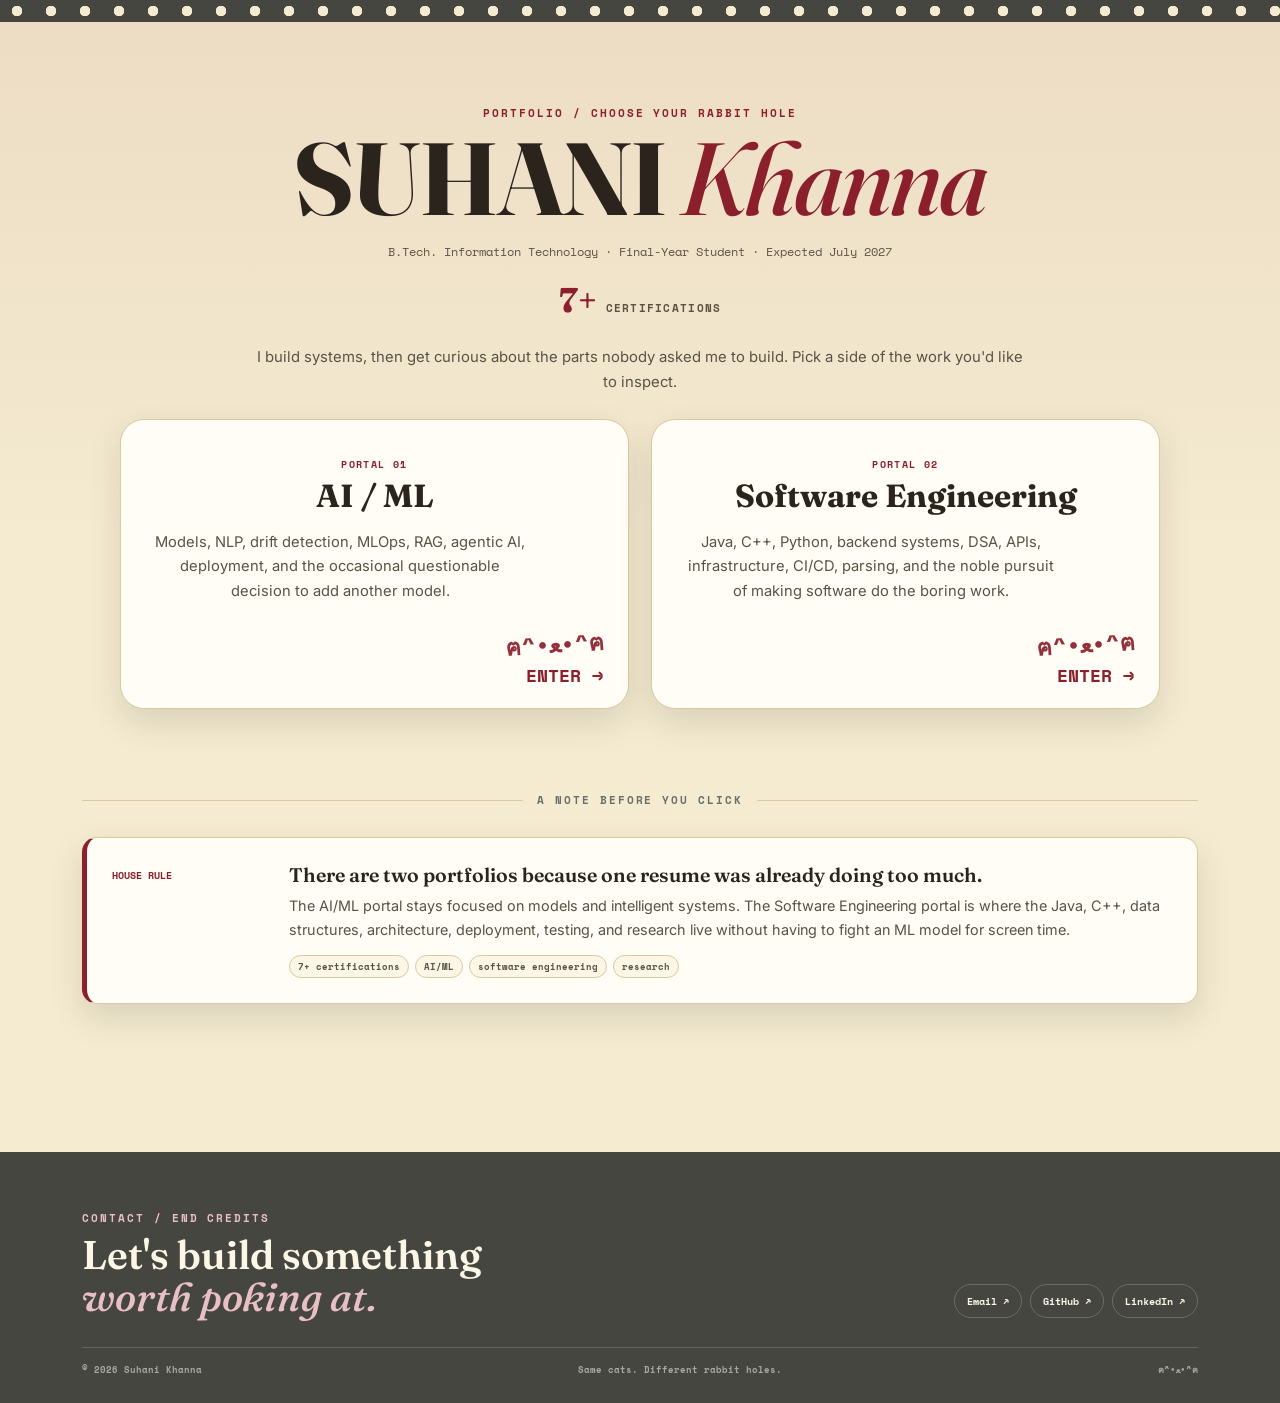
==== commit 746c10c5: "Add files via upload" ====
--- a/index.html
+++ b/index.html
@@ -1,8 +1,8 @@
 <!doctype html>
 <html lang="en"><head><meta charset="utf-8"><meta name="viewport" content="width=device-width,initial-scale=1"><title>Suhani Khanna — Portfolio</title><link rel="preconnect" href="https://fonts.googleapis.com"><link rel="preconnect" href="https://fonts.gstatic.com" crossorigin><link href="https://fonts.googleapis.com/css2?family=Fraunces:ital,opsz,wght@0,9..144,300;0,9..144,500;0,9..144,600;0,9..144,700;1,9..144,500&family=Inter:wght@400;500;600;700&family=Space+Mono:wght@400;700&display=swap" rel="stylesheet"><link rel="stylesheet" href="styles.css"></head>
 <body><div class="filmstrip"></div><main class="landing"><header class="hero landing-hero"><div class="wrap"><p class="eyebrow">Portfolio / choose your rabbit hole</p><h1>SUHANI <em>Khanna</em></h1><p class="hero-meta">B.Tech. Information Technology · Final-Year Student · Expected July 2027</p><div class="cert-stat"><strong>7+</strong><span>certifications</span></div><p class="landing-note">I build systems, then get curious about the parts nobody asked me to build. Pick a side of the work you'd like to inspect.</p><div class="role-grid">
-<a class="role-card" href="ai-ml.html"><span class="role-label">Portal 01</span><h2>AI / ML</h2><p>Models, NLP, drift detection, MLOps, RAG, agentic AI, deployment, and the occasional questionable decision to add another model.</p><img class="role-sticker" src="sticker4.png" alt="Cat sticker"><span class="role-arrow">ENTER →</span></a>
-<a class="role-card" href="software-engineering.html"><span class="role-label">Portal 02</span><h2>Software Engineering</h2><p>Java, C++, backend systems, DSA, APIs, infrastructure, CI/CD, parsing, and the noble pursuit of making software do the boring work.</p><img class="role-sticker" src="sticker3.png" alt="Cat sticker"><span class="role-arrow">ENTER →</span></a>
+<a class="role-card" href="ai-ml.html"><span class="role-label">Portal 01</span><h2>AI / ML</h2><p>Models, NLP, drift detection, MLOps, RAG, agentic AI, deployment, and the occasional questionable decision to add another model.</p><span class="role-cat">ฅ^•ﻌ•^ฅ</span><span class="role-arrow">ENTER →</span></a>
+<a class="role-card" href="software-engineering.html"><span class="role-label">Portal 02</span><h2>Software Engineering</h2><p>Java, C++, Python, backend systems, DSA, APIs, infrastructure, CI/CD, parsing, and the noble pursuit of making software do the boring work.</p><span class="role-cat">ฅ^•ﻌ•^ฅ</span><span class="role-arrow">ENTER →</span></a>
 </div></div></header>
 <section class="wrap section"><p class="section-label">A note before you click</p><div class="research-card"><div class="research-date">HOUSE RULE</div><div><h2>There are two portfolios because one resume was already doing too much.</h2><p>The AI/ML portal stays focused on models and intelligent systems. The Software Engineering portal is where the Java, C++, data structures, architecture, deployment, testing, and research live without having to fight an ML model for screen time.</p><div class="research-tags"><span>7+ certifications</span><span>AI/ML</span><span>software engineering</span><span>research</span></div></div></div></section>
 </main><footer><div class="wrap"><div class="footer-top"><div><p class="kicker">CONTACT / END CREDITS</p><h2>Let's build something<br><em>worth poking at.</em></h2></div><div class="contact-row"><a href="mailto:suhanikhanna31@gmail.com">Email ↗</a><a href="https://github.com/suhanikhanna31" target="_blank">GitHub ↗</a><a href="https://www.linkedin.com/in/suhaani-khanna/" target="_blank">LinkedIn ↗</a></div></div><div class="footer-strip"><span>© 2026 Suhani Khanna</span><span>Same cats. Different rabbit holes.</span><span>ฅ^•ﻌ•^ฅ</span></div></div></footer></body></html>
--- a/styles.css
+++ b/styles.css
@@ -2,3 +2,9 @@
 :root{--cream:#F4EBD0;--cream2:#FBF6E6;--paper:#FFFDF6;--ink:#2A241D;--soft:#5A5245;--maroon:#8C1F2C;--dark:#5E121C;--silver:#A7A9A6;--silver-dark:#6C6E6B;--silver-deep:#45463F;--line:#D8C9A0;--blush:#E9BFC6;--shadow:0 14px 34px rgba(42,36,29,.13);--radius:22px}*{box-sizing:border-box}html{scroll-behavior:smooth}body{margin:0;background:var(--cream);color:var(--ink);font-family:Inter,system-ui,sans-serif;-webkit-font-smoothing:antialiased}a{color:inherit}.wrap{max-width:1180px;margin:auto;padding:0 32px}nav{position:sticky;top:0;z-index:50;background:rgba(244,235,208,.92);backdrop-filter:blur(10px);border-bottom:1px solid var(--line)}.nav-inner{height:64px;display:flex;align-items:center;justify-content:space-between}.brand{font:600 1.15rem Fraunces,serif;text-decoration:none}.brand:hover{color:var(--maroon)}.navlinks{display:flex;gap:22px;font:700 .68rem Space Mono,monospace;letter-spacing:.08em;text-transform:uppercase}.navlinks a{text-decoration:none;color:var(--soft);padding-bottom:4px;border-bottom:1px solid transparent}.navlinks a:hover,.navlinks a.active{color:var(--maroon);border-color:var(--maroon)}.filmstrip{height:22px;background:radial-gradient(circle 5px,var(--cream) 5px,transparent 5.5px) 0 50%/34px 100%,var(--silver-deep);background-repeat:repeat-x,no-repeat}.hero{padding:78px 0 42px;text-align:center;background:linear-gradient(180deg,rgba(140,31,44,.07),transparent 72%)}.eyebrow,.kicker,.label,.section-label{font:700 .68rem Space Mono,monospace;letter-spacing:.18em;text-transform:uppercase}.eyebrow,.kicker,.label{color:var(--maroon)}.hero h1{font:700 clamp(3.4rem,8vw,6.5rem)/.9 Fraunces,serif;margin:0;letter-spacing:-.02em}.hero h1 em{font-weight:500;color:var(--maroon)}.hero-meta{font:.76rem Space Mono,monospace;color:var(--soft);margin:18px 0 0}.hero-note{display:inline-flex;align-items:center;gap:11px;margin-top:22px;padding:9px 15px;border:1px dashed var(--silver-dark);background:var(--cream2);border-radius:100px;color:var(--soft);font-size:.82rem}.cat-mini{font-size:1.15rem}.intro{display:grid;grid-template-columns:165px 1fr;gap:36px;align-items:start;padding:40px 32px 48px;border-bottom:1px solid var(--line)}.id-card{background:var(--silver-deep);padding:9px;border-radius:15px;box-shadow:var(--shadow)}.id-screen{height:145px;border-radius:9px;background:linear-gradient(160deg,var(--maroon),var(--dark));display:flex;align-items:center;justify-content:center;color:var(--cream2);font:700 2.6rem Fraunces,serif}.id-label{text-align:center;color:var(--silver);font:700 .5rem Space Mono,monospace;letter-spacing:.08em;padding-top:8px}.intro-copy{font:1.03rem/1.7 Inter,sans-serif;max-width:72ch;margin:5px 0 17px}.chips{display:flex;flex-wrap:wrap;gap:7px}.chip{padding:6px 10px;border-radius:100px;border:1px solid var(--line);background:var(--paper);color:var(--soft);font:700 .6rem Space Mono,monospace}.chip.strong{border-color:var(--maroon);color:var(--maroon)}.quote-band{background:var(--silver-deep);color:var(--cream2);padding:44px 0;margin:0 0 8px;text-align:center}.quote-band p{font:italic 500 clamp(1.25rem,2.5vw,1.8rem)/1.45 Fraunces,serif;max-width:850px;margin:auto}.quote-band span{display:block;margin-top:12px;color:var(--silver);font:700 .62rem Space Mono,monospace;letter-spacing:.12em;text-transform:uppercase}.section{padding:55px 32px}.section-label{color:var(--silver-dark);display:flex;align-items:center;gap:14px;margin:0 0 29px}.section-label:before,.section-label:after{content:"";height:1px;background:var(--line);flex:1}.project{background:var(--paper);border:1px solid var(--line);border-radius:var(--radius);box-shadow:var(--shadow);margin-bottom:32px;overflow:visible;position:relative}.project-head{padding:34px 37px 24px;border-bottom:1px solid var(--line);background:linear-gradient(180deg,rgba(140,31,44,.05),transparent);border-radius:var(--radius) var(--radius) 0 0;display:flex;justify-content:space-between;gap:28px;position:relative}.project-head h2{font:700 clamp(1.65rem,3vw,2.3rem)/1.06 Fraunces,serif;margin:0 0 8px;max-width:830px}.subheading{font:italic 500 .98rem Fraunces,serif;color:var(--soft);margin:0}.sticker-img{flex:0 0 auto;align-self:flex-start;position:relative;width:112px;height:auto;object-fit:contain;filter:drop-shadow(0 6px 10px rgba(42,36,29,.25));z-index:5;pointer-events:none;margin-top:-9px}.sticker-a{transform:rotate(5deg)}.sticker-b{transform:rotate(-6deg)}.sticker-c{transform:rotate(4deg)}.sticker-d{transform:rotate(-5deg)}.sticker-e{transform:rotate(4deg)}.project-body{padding:27px 37px 35px}.meta{display:flex;flex-wrap:wrap;gap:7px;margin-bottom:15px}.meta span{font:700 .59rem Space Mono,monospace;padding:5px 9px;background:var(--cream2);border:1px solid var(--line);border-radius:100px;color:var(--soft)}.desc{font-size:.92rem;line-height:1.72;max-width:92ch;margin:0 0 20px}.desc code,.deep-card code,.research-card code{font-family:Space Mono,monospace;color:var(--maroon)}.stat-grid{display:grid;grid-template-columns:repeat(4,1fr);gap:10px;margin:20px 0}.stat-grid div{background:var(--cream2);border-radius:11px;padding:13px 9px;text-align:center;border:1px solid rgba(216,201,160,.55)}.stat-grid b{display:block;font:700 1.25rem Fraunces,serif;color:var(--maroon)}.stat-grid span{display:block;color:var(--soft);font:700 .55rem Space Mono,monospace;text-transform:uppercase;letter-spacing:.03em;margin-top:3px}.architecture{display:flex;align-items:center;justify-content:center;gap:8px;flex-wrap:wrap;background:var(--silver-deep);color:var(--cream2);border-radius:11px;padding:13px;font:700 .6rem Space Mono,monospace;text-transform:uppercase}.architecture i{color:var(--blush);font-style:normal}.links{display:flex;gap:9px;flex-wrap:wrap;margin-top:21px}.btn{display:inline-block;padding:9px 15px;border-radius:100px;border:1px solid var(--maroon);color:var(--maroon);font:700 .64rem Space Mono,monospace;text-decoration:none;transition:.18s}.btn:hover{background:var(--maroon);color:var(--cream2)}.btn.filled{background:var(--maroon);color:var(--cream2)}.coldstart{display:flex;align-items:center;gap:8px;padding:8px 12px;border:1px dashed var(--silver-dark);border-radius:10px;background:var(--cream2);font:700 .64rem Space Mono,monospace;color:var(--soft);margin:12px 0 3px}.spinner{width:12px;height:12px;border:2px solid var(--maroon);border-top-color:transparent;border-radius:50%}.code-section{padding-top:38px}.code-intro{display:flex;justify-content:space-between;gap:26px;align-items:center;margin-bottom:19px}.code-intro h2{font:700 1.95rem Fraunces,serif;margin:0 0 4px}.code-intro p{max-width:790px;color:var(--soft);font-size:.88rem;line-height:1.6;margin:0}.cat-stamp{width:92px;height:92px;border:2px solid var(--maroon);background:var(--blush);border-radius:50%;display:flex;align-items:center;justify-content:center;text-align:center;font-size:1.5rem;line-height:1;transform:rotate(8deg);box-shadow:5px 5px 0 var(--silver-deep);overflow:hidden;position:relative}.cat-stamp img{width:76px;height:76px;object-fit:contain;display:block;margin:0 auto -2px}.cat-stamp small{font:700 .42rem/1.2 Space Mono,monospace;color:var(--maroon);position:absolute;bottom:6px;left:0;right:0;background:rgba(233,191,198,.9);padding:2px 0}.code-tabs{display:flex;gap:7px;flex-wrap:wrap;margin-bottom:10px}.code-tab{cursor:pointer;border:1px solid var(--line);background:var(--paper);color:var(--soft);border-radius:100px;padding:8px 13px;font:700 .64rem Space Mono,monospace}.code-tab.active,.code-tab:hover{border-color:var(--maroon);color:var(--maroon)}.code-viewer{display:grid;grid-template-columns:280px 1fr;min-height:545px;border-radius:16px;overflow:hidden;background:#25231f;box-shadow:var(--shadow)}.file-list{background:#3a3833;border-right:1px solid #5a564e;padding:9px}.file-btn{width:100%;display:block;text-align:left;background:transparent;color:#ddd7c9;border:0;border-radius:8px;padding:9px;font:700 .6rem/1.3 Space Mono,monospace;cursor:pointer}.file-btn:hover,.file-btn.active{background:var(--maroon);color:var(--cream2)}.code-pane{min-width:0;display:flex;flex-direction:column}.code-toolbar{height:43px;display:flex;align-items:center;justify-content:space-between;padding:0 12px;border-bottom:1px solid #4d4a44;color:#bdb6a8;font:700 .58rem Space Mono,monospace}.code-toolbar button{border:1px solid #777167;background:transparent;color:#eee8da;border-radius:7px;padding:5px 9px;font:700 .58rem Space Mono,monospace;cursor:pointer}.code-toolbar button:hover{border-color:var(--blush)}pre{margin:0;overflow:auto;padding:18px 20px;flex:1}pre code{font:500 .68rem/1.58 Space Mono,monospace;color:#eee8da;white-space:pre}.research-card{display:grid;grid-template-columns:150px 1fr;gap:27px;padding:25px;background:var(--paper);border:1px solid var(--line);border-left:5px solid var(--maroon);border-radius:15px;box-shadow:var(--shadow);margin-bottom:13px}.research-date{font:700 .61rem Space Mono,monospace;color:var(--maroon);padding-top:5px}.research-card h2{font:600 1.23rem Fraunces,serif;margin:0 0 7px}.research-card p{font-size:.9rem;line-height:1.65;color:var(--soft);margin:0}.research-tags{display:flex;flex-wrap:wrap;gap:6px;margin-top:13px}.research-tags span{padding:4px 8px;border-radius:100px;background:var(--cream2);border:1px solid var(--line);font:700 .55rem Space Mono,monospace;color:var(--soft)}.about-grid{display:grid;grid-template-columns:1.1fr .9fr;gap:43px}.about p{font-size:.92rem;line-height:1.7;color:var(--soft)}.edu-box{background:var(--paper);border:1px solid var(--line);border-radius:15px;padding:18px}.edu-box div{padding:12px 0;border-bottom:1px solid var(--line)}.edu-box div:last-child{border-bottom:0}.edu-box b{display:block;color:var(--maroon);font:700 .61rem Space Mono,monospace;text-transform:uppercase;margin-bottom:4px}.edu-box span{font-size:.8rem;color:var(--soft)}footer{background:var(--silver-deep);color:var(--cream2);padding:47px 0 26px}.footer-top{display:flex;justify-content:space-between;align-items:flex-end;gap:27px}.footer-top h2{font:600 clamp(1.8rem,4vw,2.5rem)/1.05 Fraunces,serif;margin:0}.footer-top h2 em{color:var(--blush);font-weight:500}.footer-top .kicker{color:var(--blush);margin-bottom:8px}.contact-row{display:flex;flex-wrap:wrap;gap:8px}.contact-row a{border:1px solid rgba(255,255,255,.2);border-radius:100px;padding:9px 12px;text-decoration:none;font:700 .6rem Space Mono,monospace}.contact-row a:hover{background:var(--maroon);border-color:var(--maroon)}.footer-strip{display:flex;justify-content:space-between;gap:12px;flex-wrap:wrap;border-top:1px solid rgba(255,255,255,.16);margin-top:29px;padding-top:15px;color:var(--silver);font:700 .56rem Space Mono,monospace}.role-grid{display:grid;grid-template-columns:repeat(2,1fr);gap:22px;max-width:1040px;margin:24px auto 0}.role-card{display:block;text-decoration:none;background:var(--paper);border:1px solid var(--line);border-radius:24px;box-shadow:var(--shadow);padding:32px;min-height:290px;position:relative;overflow:hidden;transition:.2s}.role-card:hover{transform:translateY(-4px);border-color:var(--maroon);box-shadow:0 18px 40px rgba(42,36,29,.17)}.role-card h2{font:700 2rem Fraunces,serif;margin:4px 0 8px}.role-card p{color:var(--soft);font-size:.92rem;line-height:1.65;max-width:44ch}.role-card .role-arrow{position:absolute;right:25px;bottom:20px;font:700 1.1rem Space Mono,monospace;color:var(--maroon)}.role-card .role-label{font:700 .62rem Space Mono,monospace;color:var(--maroon);letter-spacing:.14em;text-transform:uppercase}.role-card .role-sticker{position:absolute;right:25px;top:20px;width:110px;max-height:130px;object-fit:contain}.landing{padding-bottom:80px}.landing-hero{padding-top:72px;padding-bottom:28px}.landing h1{font-size:clamp(3.2rem,8vw,6.4rem)}.cert-stat{display:flex;justify-content:center;align-items:baseline;gap:9px;margin:18px 0 0}.cert-stat strong{font:700 2.15rem Fraunces,serif;color:var(--maroon)}.cert-stat span{font:700 .66rem Space Mono,monospace;letter-spacing:.12em;text-transform:uppercase;color:var(--soft)}.landing-note{max-width:780px;margin:24px auto 0;font-size:.93rem;line-height:1.7;color:var(--soft)}.portal-bar{background:var(--silver-deep);color:var(--cream2);padding:13px 0}.portal-inner{display:flex;justify-content:space-between;align-items:center;gap:12px}.portal-inner span{font:700 .6rem Space Mono,monospace;letter-spacing:.1em;text-transform:uppercase}.portal-inner a{color:var(--blush);text-decoration:none;font:700 .6rem Space Mono,monospace;text-transform:uppercase}.deep-grid{display:grid;grid-template-columns:repeat(2,1fr);gap:15px}.deep-card{background:var(--paper);border:1px solid var(--line);border-radius:15px;padding:22px;box-shadow:var(--shadow)}.deep-card h3{font:600 1.15rem Fraunces,serif;margin:0 0 6px}.deep-card p{font-size:.87rem;line-height:1.65;color:var(--soft);margin:0}.deep-card .complexity{display:inline-block;margin-top:11px;color:var(--maroon);font:700 .6rem Space Mono,monospace}.timeline{position:relative;padding-left:18px;border-left:2px solid var(--line)}.timeline-item{margin-bottom:21px}.timeline-item:last-child{margin-bottom:0}.timeline-item h3{font:600 1.1rem Fraunces,serif;margin:0 0 4px}.timeline-item p{font-size:.88rem;line-height:1.65;color:var(--soft);margin:0}.muted{color:var(--soft)}
 @media(max-width:860px){.navlinks{display:none}.wrap{padding-left:21px;padding-right:21px}.hero{padding-top:56px}.intro{grid-template-columns:1fr}.id-card{width:145px}.project-head{padding:27px 23px 21px}.project-body{padding:22px}.sticker-img{display:none}.stat-grid{grid-template-columns:repeat(2,1fr)}.architecture{justify-content:flex-start}.code-viewer{grid-template-columns:1fr}.file-list{max-height:205px;overflow:auto;border-right:0;border-bottom:1px solid #5a564e}.code-intro{align-items:flex-start}.cat-stamp{flex:0 0 76px;width:76px;height:76px}.research-card{grid-template-columns:1fr;gap:6px}.about-grid,.deep-grid,.role-grid{grid-template-columns:1fr}.footer-top{flex-direction:column;align-items:flex-start}.role-card{min-height:245px}.role-card .role-sticker{display:none}}
 @media(max-width:500px){.hero h1{font-size:3.2rem}.stat-grid b{font-size:1.1rem}.project-head h2{font-size:1.55rem}.code-tabs{gap:5px}.code-tab{padding:7px 10px}.deep-card{padding:18px}}
+
+/* v2 corrections: home portal cats never cover text; code viewers are opt-in. */
+.role-cat{position:absolute;right:24px;bottom:52px;font:700 1.45rem/1 Space Mono,monospace;color:var(--maroon);transform:rotate(-4deg);opacity:.92;pointer-events:none}.role-card p{padding-right:22px}.role-sticker{display:none!important}
+.code-hidden{display:none!important}.code-launch{display:inline-block;cursor:pointer;border:1px solid var(--maroon);background:var(--paper);color:var(--maroon);border-radius:100px;padding:9px 15px;font:700 .64rem Space Mono,monospace;margin:0 0 10px}.code-launch:hover{background:var(--maroon);color:var(--cream2)}
+.code-section .code-intro{margin-bottom:12px}.code-viewer{min-height:545px}
+@media(max-width:860px){.role-cat{right:18px;bottom:47px;font-size:1.2rem}.role-card p{padding-right:12px}.code-viewer{min-height:420px}}
